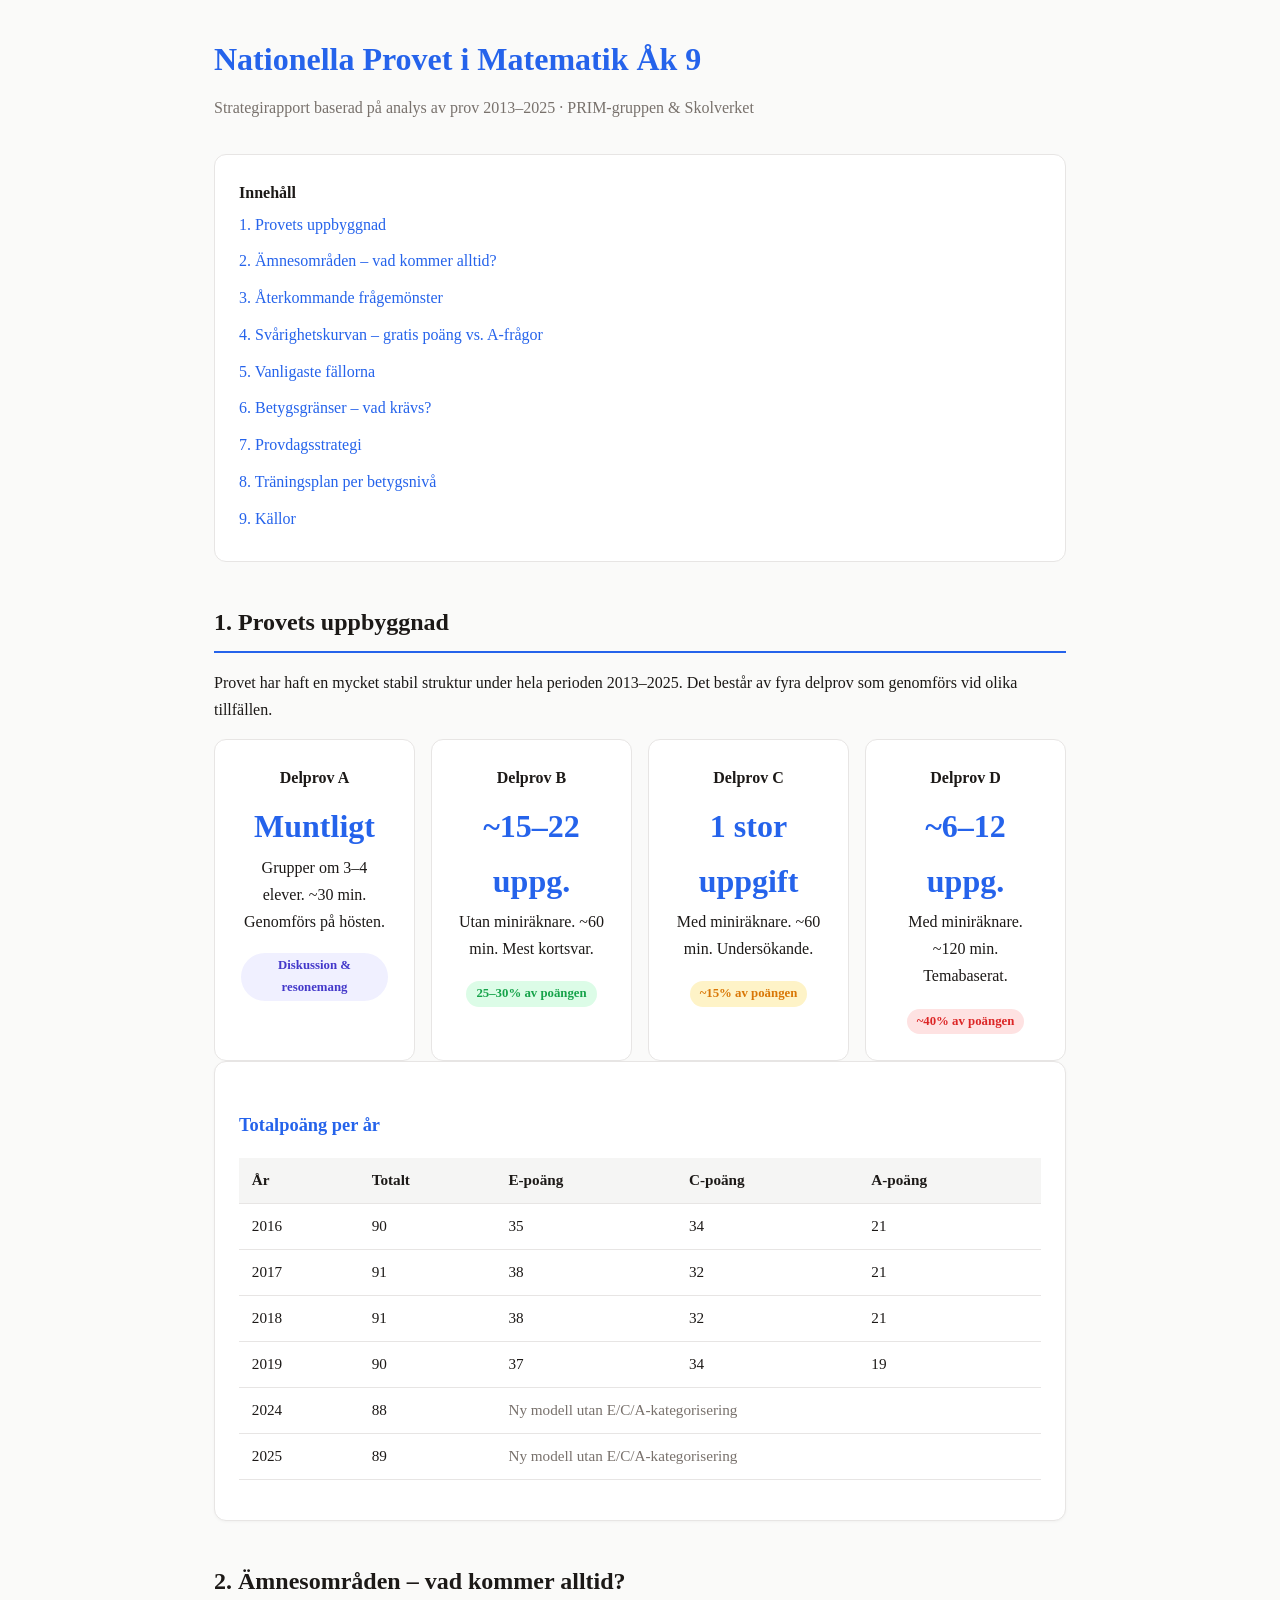
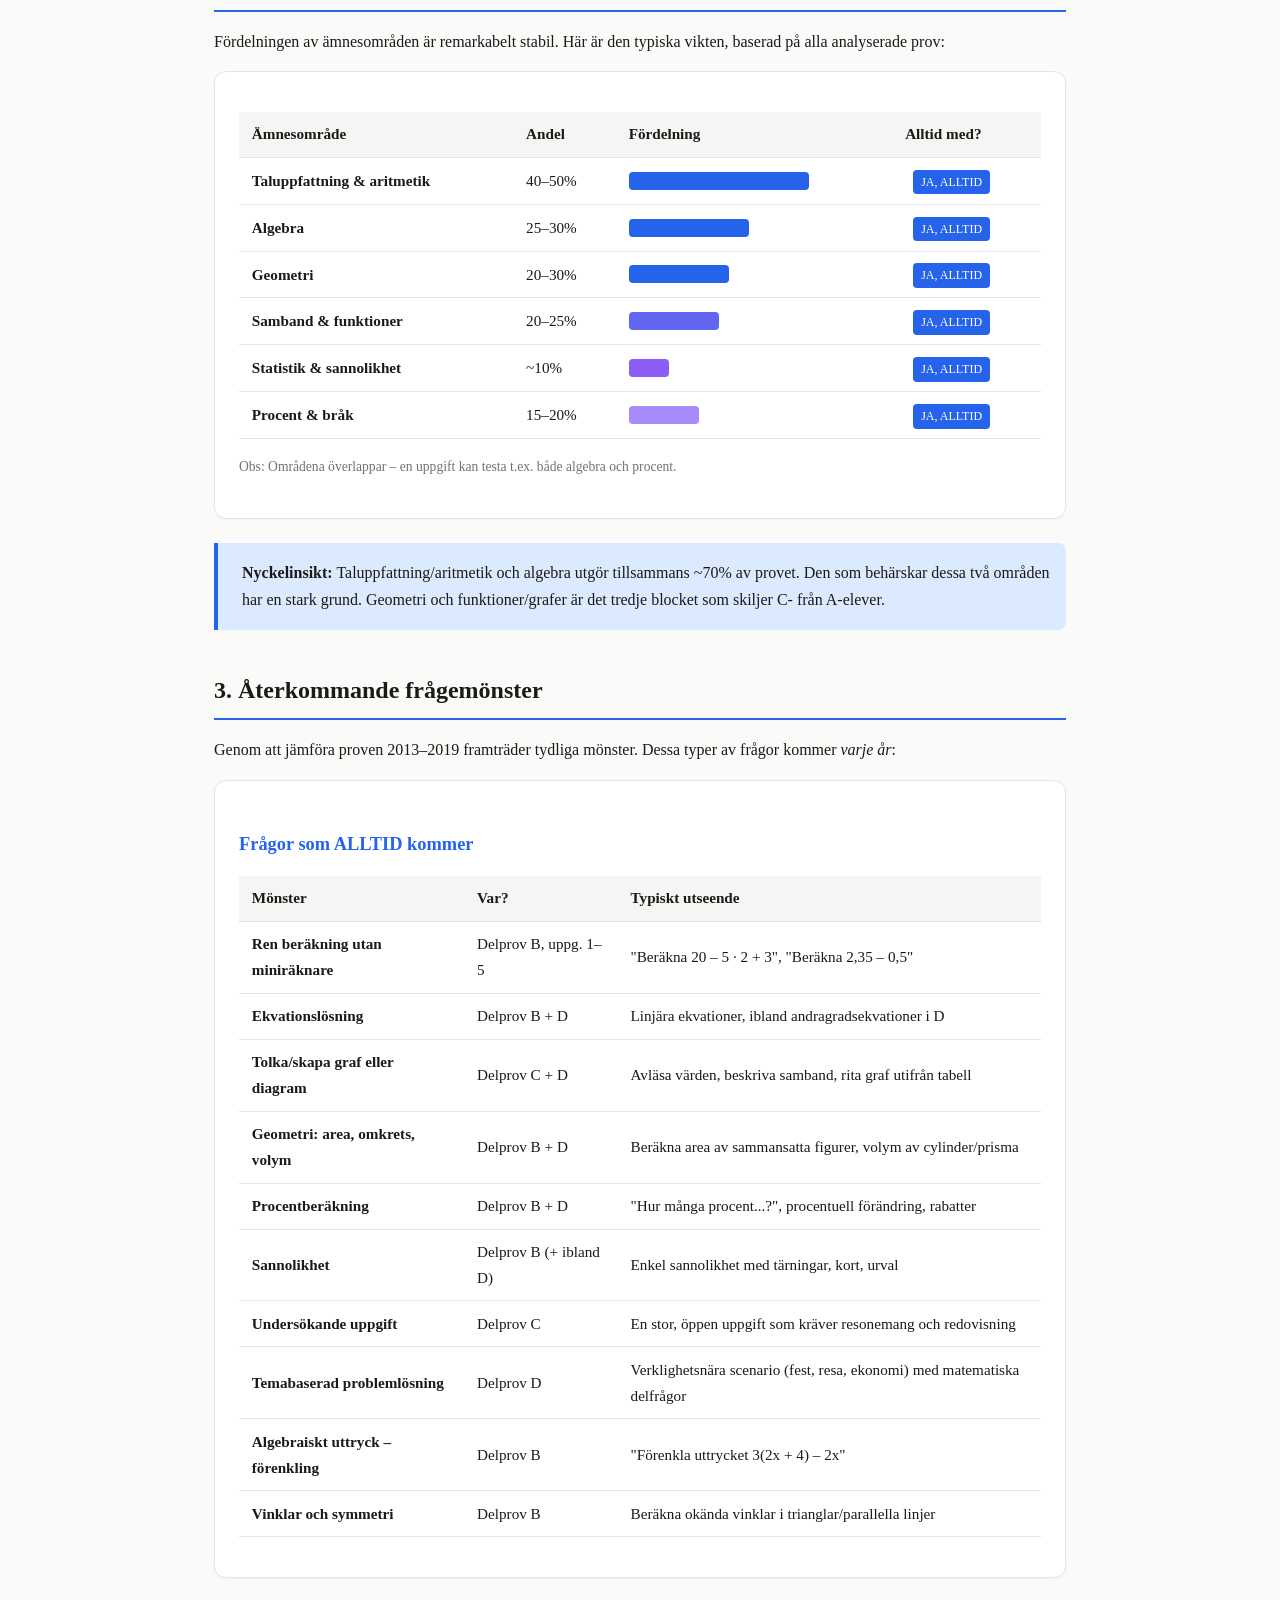
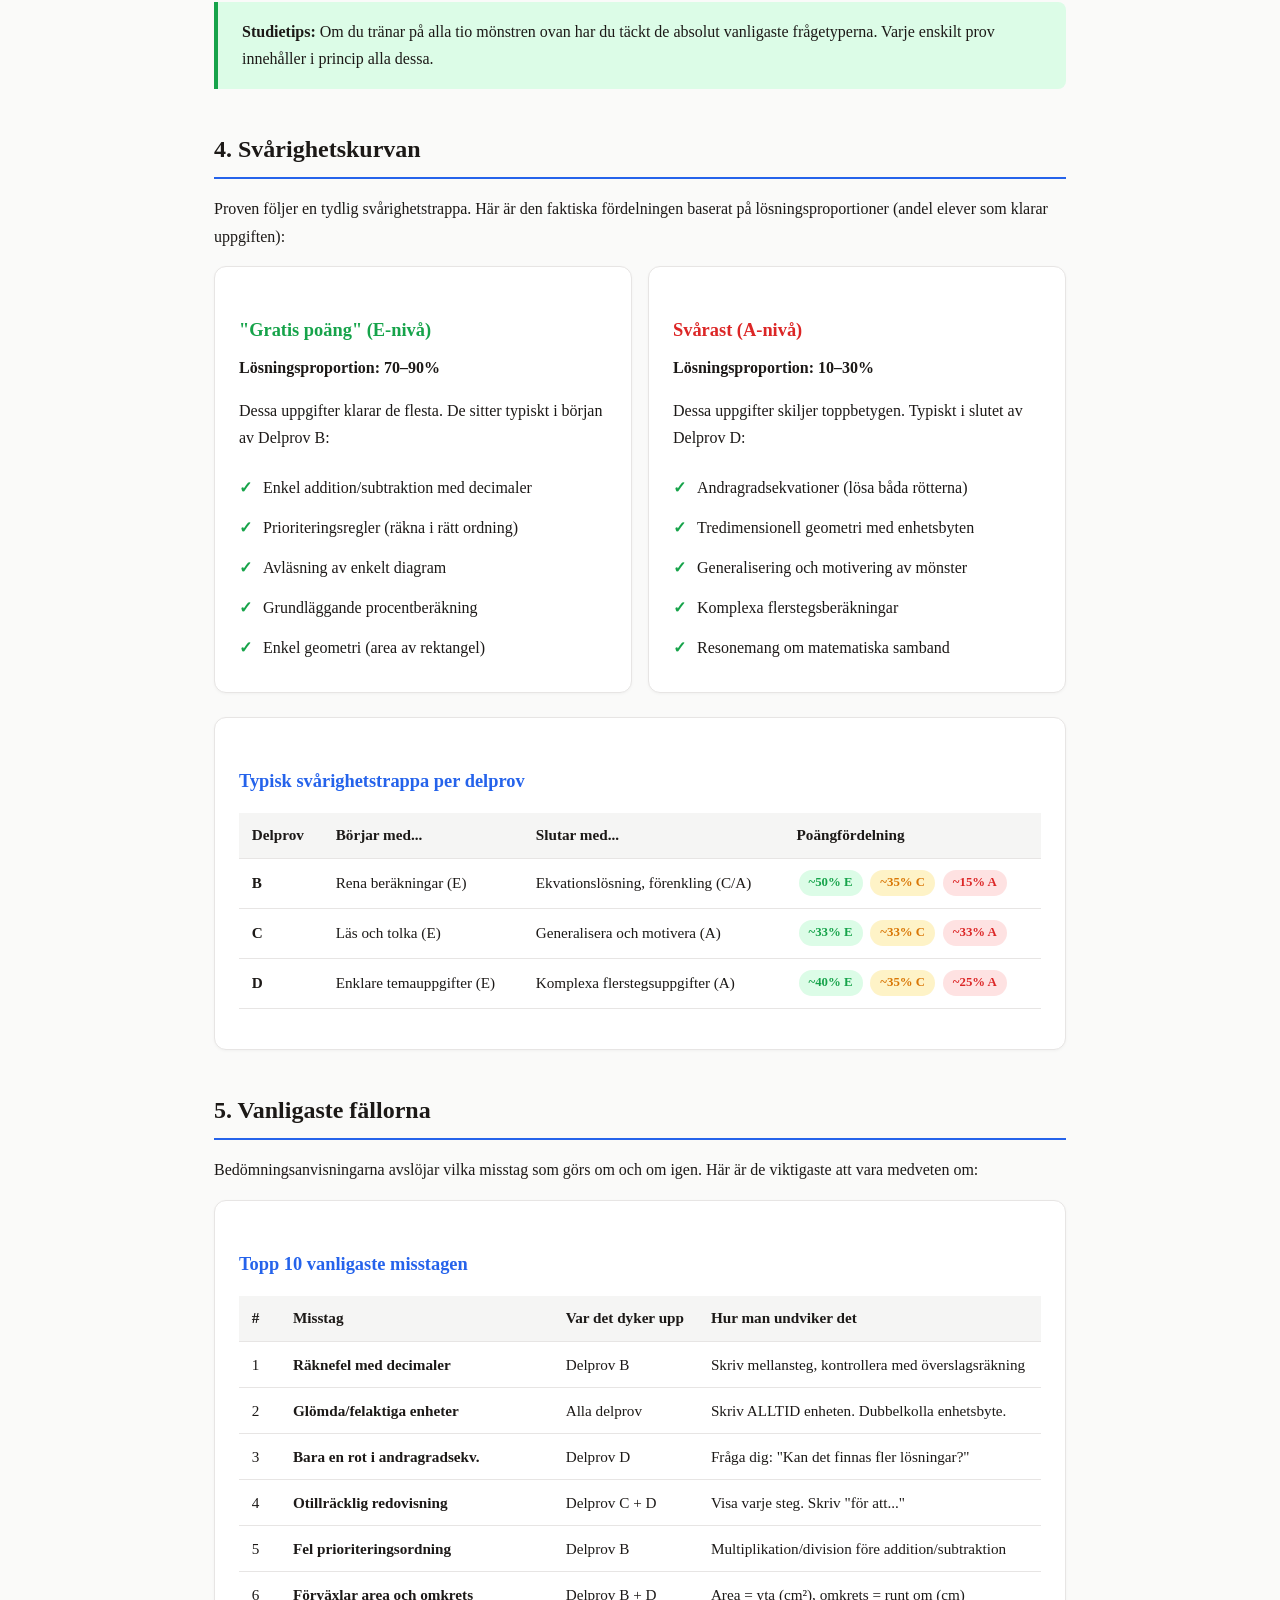
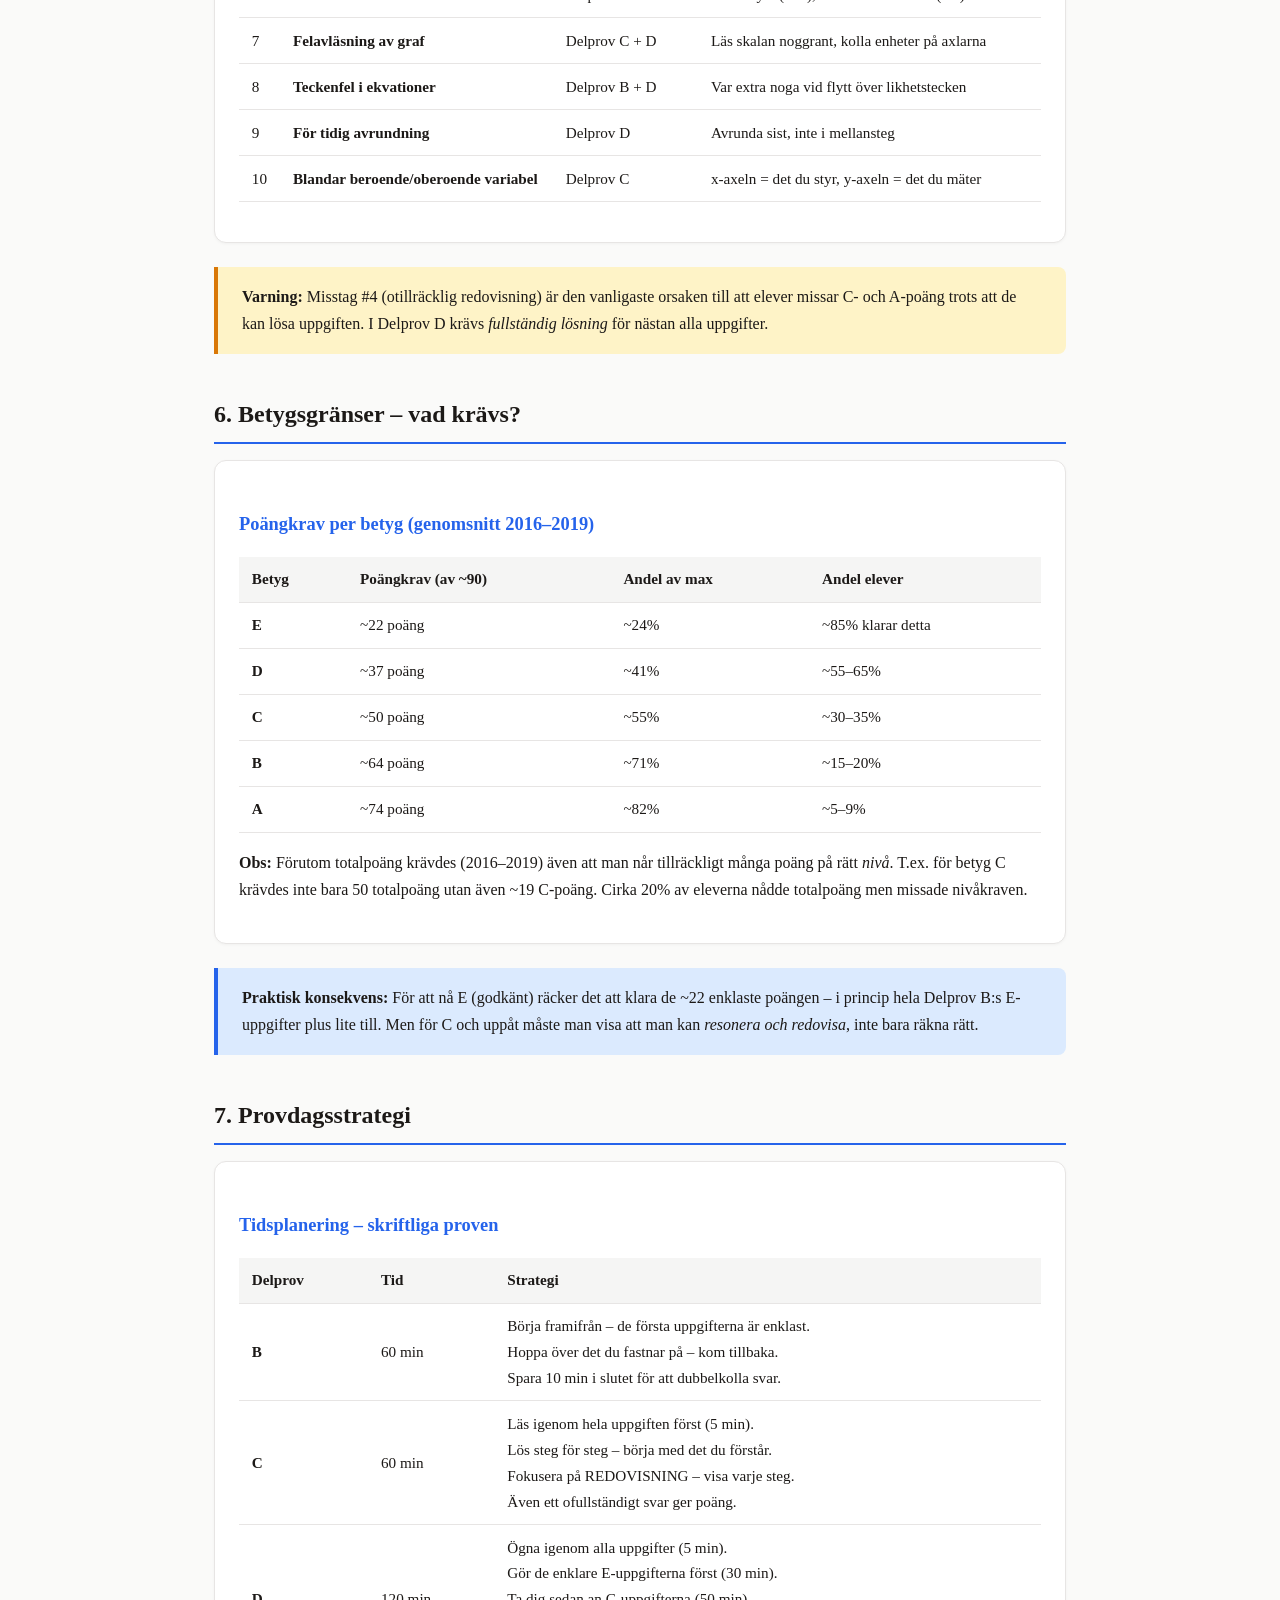
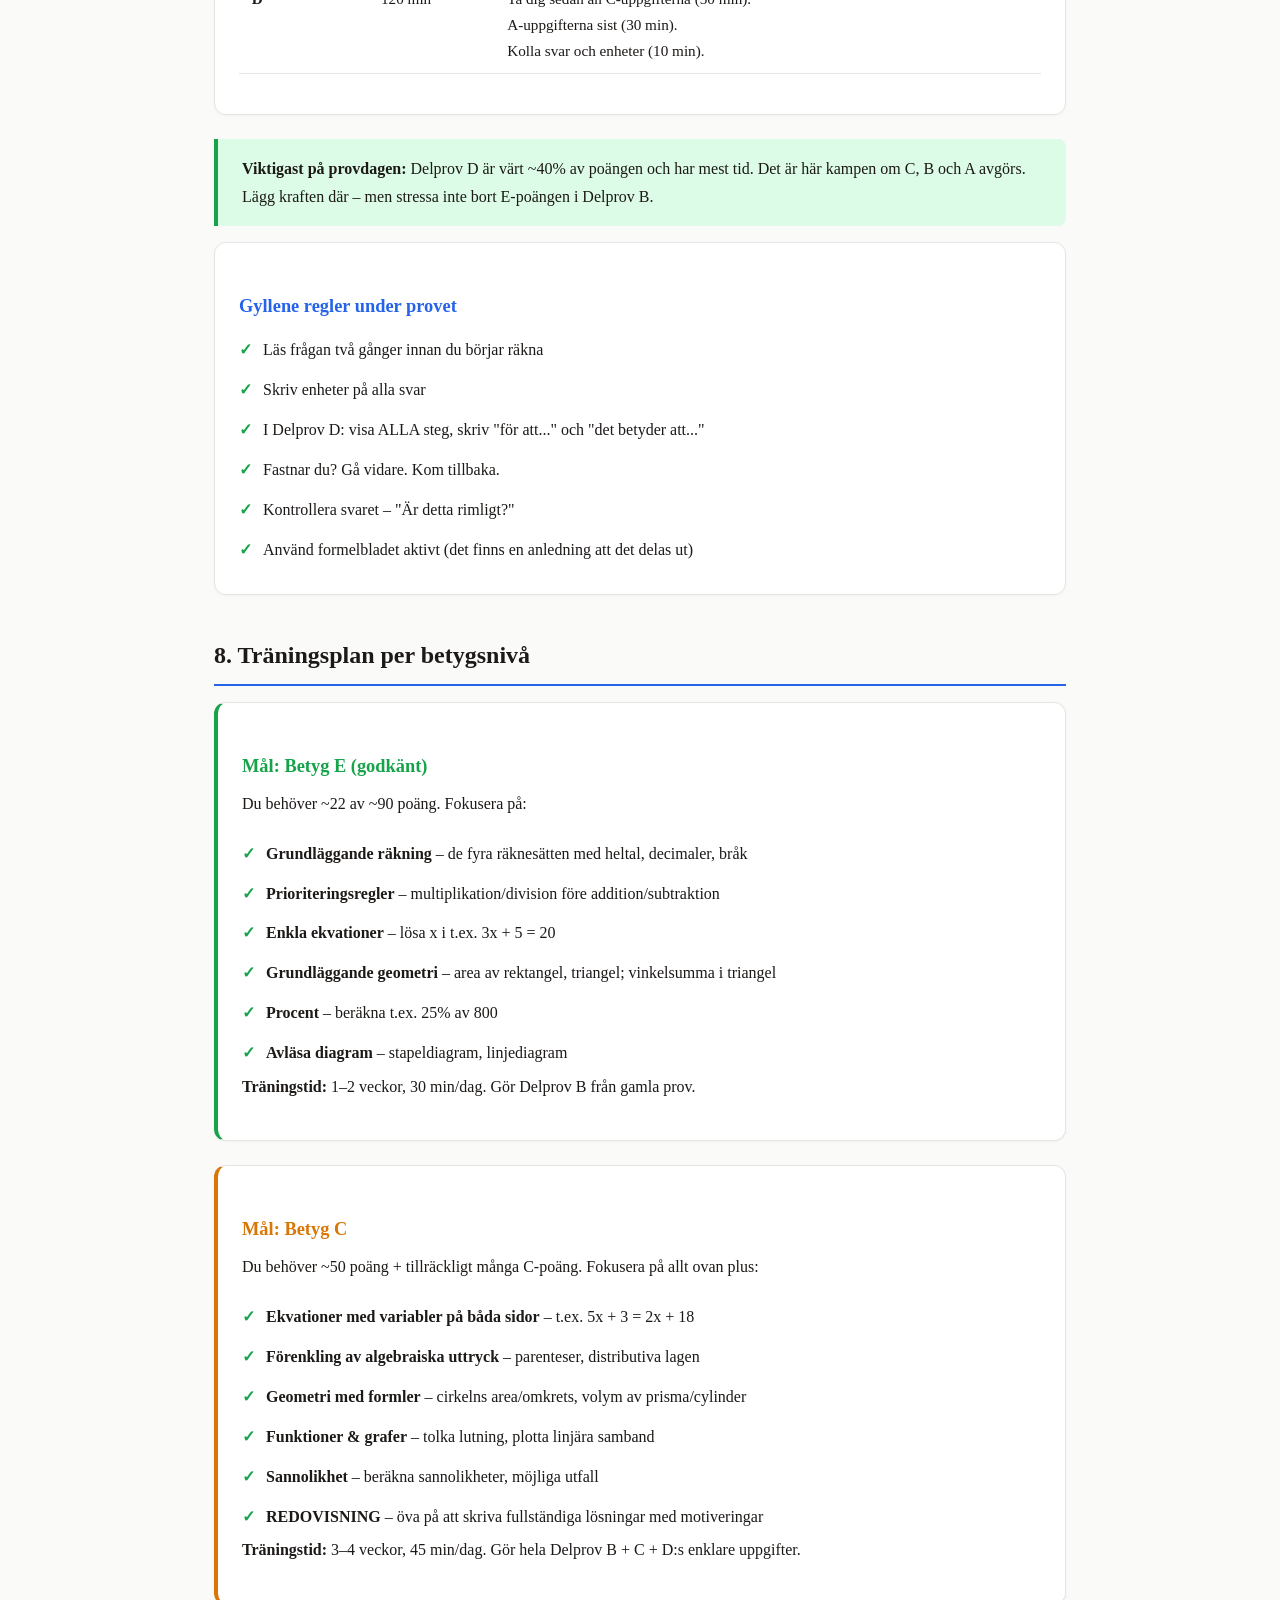
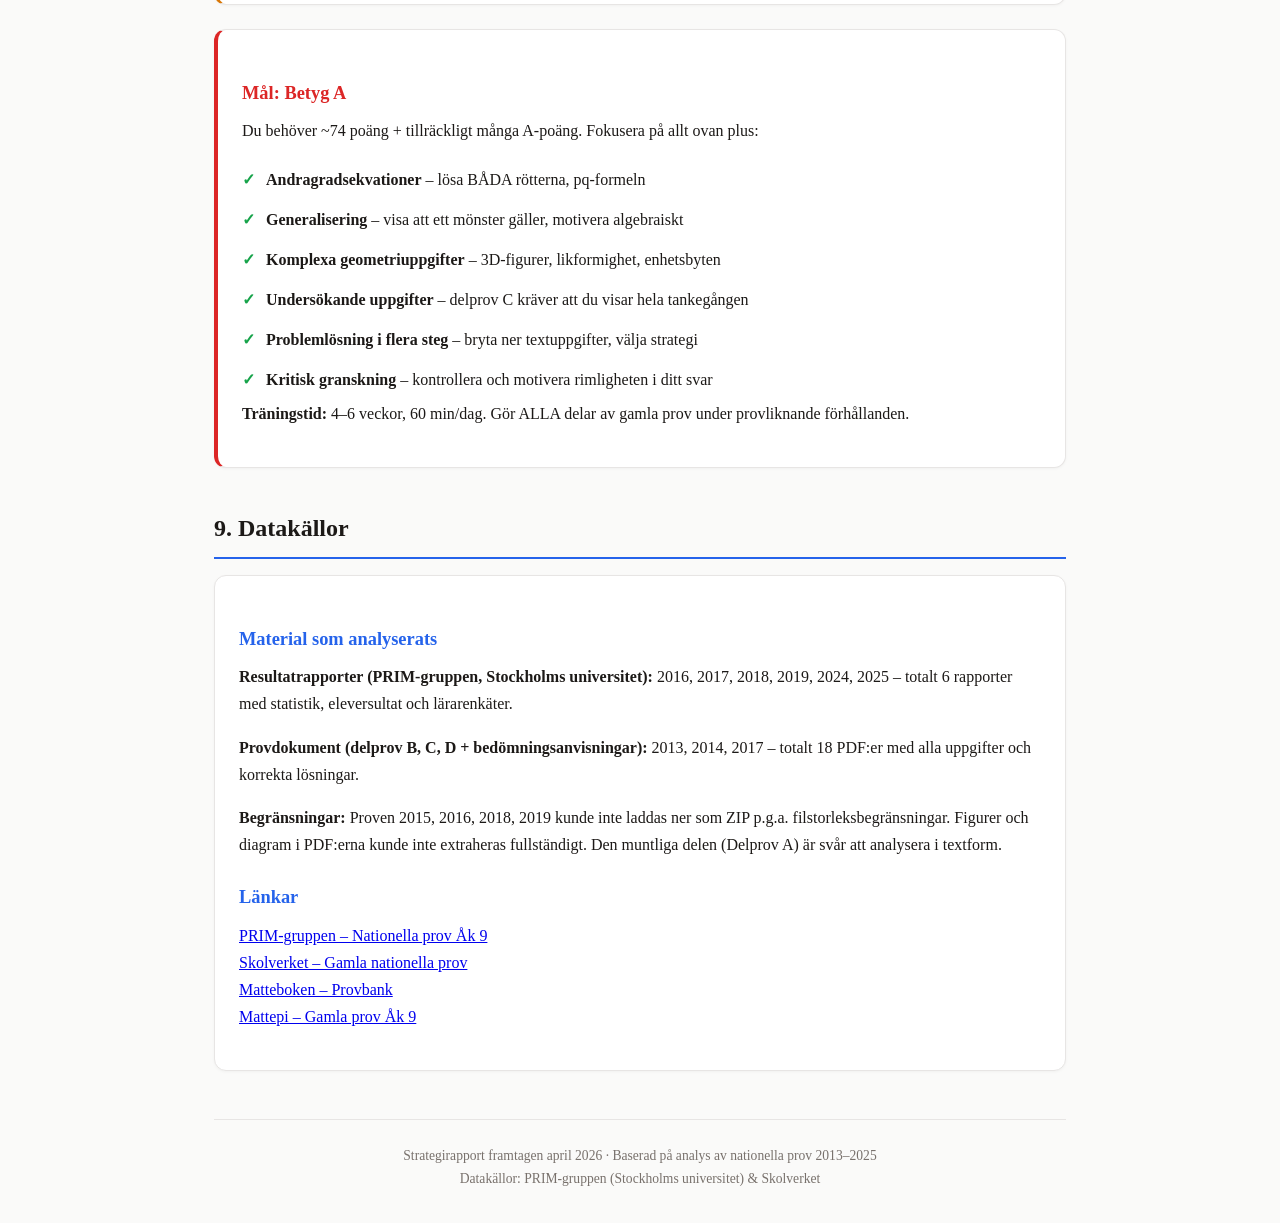
==== NP_Matematik_Ak9_Strategi.html @ 1f4bb0c4 "Add NP Matte Åk 9 study tools for GitHub Pages Three interactive HTML tools for national math exam p" ====
<!DOCTYPE html>
<html lang="sv">
<head>
<meta charset="UTF-8">
<meta name="viewport" content="width=device-width, initial-scale=1.0">
<title>Strategi: Nationella Provet i Matematik Åk 9</title>
<style>
  :root {
    --bg: #fafaf9; --card: #ffffff; --text: #1c1917; --muted: #78716c;
    --accent: #2563eb; --accent-light: #dbeafe; --green: #16a34a; --green-light: #dcfce7;
    --amber: #d97706; --amber-light: #fef3c7; --red: #dc2626; --red-light: #fee2e2;
    --border: #e7e5e4;
  }
  * { margin: 0; padding: 0; box-sizing: border-box; }
  body { font-family: 'Georgia', serif; background: var(--bg); color: var(--text); line-height: 1.7; }
  .container { max-width: 900px; margin: 0 auto; padding: 2rem 1.5rem; }
  h1 { font-size: 2rem; margin-bottom: 0.5rem; color: var(--accent); }
  h2 { font-size: 1.5rem; margin: 2.5rem 0 1rem; padding-bottom: 0.5rem; border-bottom: 2px solid var(--accent); }
  h3 { font-size: 1.15rem; margin: 1.5rem 0 0.5rem; color: var(--accent); }
  p { margin-bottom: 1rem; }
  .subtitle { color: var(--muted); font-size: 1rem; margin-bottom: 2rem; }
  .card { background: var(--card); border: 1px solid var(--border); border-radius: 12px; padding: 1.5rem; margin-bottom: 1.5rem; box-shadow: 0 1px 3px rgba(0,0,0,0.04); }
  .highlight { border-left: 4px solid var(--accent); padding-left: 1rem; margin: 1rem 0; background: var(--accent-light); padding: 1rem 1rem 1rem 1.5rem; border-radius: 0 8px 8px 0; }
  .tag { display: inline-block; padding: 2px 10px; border-radius: 99px; font-size: 0.8rem; font-weight: 600; margin: 2px; }
  .tag-e { background: var(--green-light); color: var(--green); }
  .tag-c { background: var(--amber-light); color: var(--amber); }
  .tag-a { background: var(--red-light); color: var(--red); }
  .tag-area { background: #f0f0ff; color: #4338ca; }
  table { width: 100%; border-collapse: collapse; margin: 1rem 0; font-size: 0.95rem; }
  th, td { padding: 0.6rem 0.8rem; text-align: left; border-bottom: 1px solid var(--border); }
  th { background: #f5f5f4; font-weight: 600; }
  .bar-container { display: flex; align-items: center; gap: 0.5rem; }
  .bar { height: 18px; border-radius: 4px; min-width: 2px; }
  .bar-label { font-size: 0.8rem; color: var(--muted); white-space: nowrap; }
  .grid-2 { display: grid; grid-template-columns: 1fr 1fr; gap: 1rem; }
  .checklist { list-style: none; padding: 0; }
  .checklist li { padding: 0.4rem 0; padding-left: 1.5rem; position: relative; }
  .checklist li::before { content: "✓"; position: absolute; left: 0; color: var(--green); font-weight: bold; }
  .warning { background: var(--amber-light); border-left: 4px solid var(--amber); padding: 1rem 1.5rem; border-radius: 0 8px 8px 0; margin: 1rem 0; }
  .tip { background: var(--green-light); border-left: 4px solid var(--green); padding: 1rem 1.5rem; border-radius: 0 8px 8px 0; margin: 1rem 0; }
  .section-nav { background: var(--card); border: 1px solid var(--border); border-radius: 12px; padding: 1.5rem; margin-bottom: 2rem; }
  .section-nav a { color: var(--accent); text-decoration: none; display: block; padding: 0.3rem 0; }
  .section-nav a:hover { text-decoration: underline; }
  .badge { display: inline-block; background: var(--accent); color: white; font-size: 0.75rem; padding: 2px 8px; border-radius: 4px; margin-left: 0.5rem; vertical-align: middle; }
  .delprov-grid { display: grid; grid-template-columns: repeat(auto-fit, minmax(200px, 1fr)); gap: 1rem; }
  .delprov-card { text-align: center; padding: 1.5rem; border-radius: 12px; border: 1px solid var(--border); background: var(--card); }
  .delprov-card h4 { margin-bottom: 0.5rem; }
  .delprov-card .big { font-size: 2rem; font-weight: 700; color: var(--accent); }
  .freq-bar { display: flex; gap: 2px; align-items: flex-end; height: 80px; margin-top: 0.5rem; }
  .freq-col { flex: 1; background: var(--accent); border-radius: 3px 3px 0 0; min-height: 4px; transition: height 0.3s; }
  @media (max-width: 600px) { .grid-2 { grid-template-columns: 1fr; } }
  footer { text-align: center; color: var(--muted); font-size: 0.85rem; margin-top: 3rem; padding-top: 1.5rem; border-top: 1px solid var(--border); }
</style>
</head>
<body>
<div class="container">

<h1>Nationella Provet i Matematik Åk 9</h1>
<p class="subtitle">Strategirapport baserad på analys av prov 2013–2025 &middot; PRIM-gruppen &amp; Skolverket</p>

<div class="section-nav">
  <strong>Innehåll</strong>
  <a href="#overview">1. Provets uppbyggnad</a>
  <a href="#areas">2. Ämnesområden &ndash; vad kommer alltid?</a>
  <a href="#patterns">3. Återkommande frågemönster</a>
  <a href="#difficulty">4. Svårighetskurvan &ndash; gratis poäng vs. A-frågor</a>
  <a href="#traps">5. Vanligaste fällorna</a>
  <a href="#grades">6. Betygsgränser &ndash; vad krävs?</a>
  <a href="#strategy">7. Provdagsstrategi</a>
  <a href="#studyplan">8. Träningsplan per betygsnivå</a>
  <a href="#sources">9. Källor</a>
</div>

<!-- ============================================= -->
<h2 id="overview">1. Provets uppbyggnad</h2>

<p>Provet har haft en mycket stabil struktur under hela perioden 2013–2025. Det består av fyra delprov som genomförs vid olika tillfällen.</p>

<div class="delprov-grid">
  <div class="delprov-card">
    <h4>Delprov A</h4>
    <div class="big">Muntligt</div>
    <p>Grupper om 3–4 elever. ~30 min. Genomförs på hösten.</p>
    <span class="tag tag-area">Diskussion &amp; resonemang</span>
  </div>
  <div class="delprov-card">
    <h4>Delprov B</h4>
    <div class="big">~15–22 uppg.</div>
    <p>Utan miniräknare. ~60 min. Mest kortsvar.</p>
    <span class="tag tag-e">25–30% av poängen</span>
  </div>
  <div class="delprov-card">
    <h4>Delprov C</h4>
    <div class="big">1 stor uppgift</div>
    <p>Med miniräknare. ~60 min. Undersökande.</p>
    <span class="tag tag-c">~15% av poängen</span>
  </div>
  <div class="delprov-card">
    <h4>Delprov D</h4>
    <div class="big">~6–12 uppg.</div>
    <p>Med miniräknare. ~120 min. Temabaserat.</p>
    <span class="tag tag-a">~40% av poängen</span>
  </div>
</div>

<div class="card">
  <h3>Totalpoäng per år</h3>
  <table>
    <tr><th>År</th><th>Totalt</th><th>E-poäng</th><th>C-poäng</th><th>A-poäng</th></tr>
    <tr><td>2016</td><td>90</td><td>35</td><td>34</td><td>21</td></tr>
    <tr><td>2017</td><td>91</td><td>38</td><td>32</td><td>21</td></tr>
    <tr><td>2018</td><td>91</td><td>38</td><td>32</td><td>21</td></tr>
    <tr><td>2019</td><td>90</td><td>37</td><td>34</td><td>19</td></tr>
    <tr><td>2024</td><td>88</td><td colspan="3" style="color:var(--muted)">Ny modell utan E/C/A-kategorisering</td></tr>
    <tr><td>2025</td><td>89</td><td colspan="3" style="color:var(--muted)">Ny modell utan E/C/A-kategorisering</td></tr>
  </table>
</div>

<!-- ============================================= -->
<h2 id="areas">2. Ämnesområden &ndash; vad kommer alltid?</h2>

<p>Fördelningen av ämnesområden är remarkabelt stabil. Här är den typiska vikten, baserad på alla analyserade prov:</p>

<div class="card">
  <table>
    <tr>
      <th>Ämnesområde</th><th>Andel</th><th>Fördelning</th><th>Alltid med?</th>
    </tr>
    <tr>
      <td><strong>Taluppfattning &amp; aritmetik</strong></td><td>40–50%</td>
      <td><div class="bar-container"><div class="bar" style="width:180px;background:var(--accent)"></div></div></td>
      <td><span class="badge">JA, ALLTID</span></td>
    </tr>
    <tr>
      <td><strong>Algebra</strong></td><td>25–30%</td>
      <td><div class="bar-container"><div class="bar" style="width:120px;background:var(--accent)"></div></div></td>
      <td><span class="badge">JA, ALLTID</span></td>
    </tr>
    <tr>
      <td><strong>Geometri</strong></td><td>20–30%</td>
      <td><div class="bar-container"><div class="bar" style="width:100px;background:var(--accent)"></div></div></td>
      <td><span class="badge">JA, ALLTID</span></td>
    </tr>
    <tr>
      <td><strong>Samband &amp; funktioner</strong></td><td>20–25%</td>
      <td><div class="bar-container"><div class="bar" style="width:90px;background:#6366f1"></div></div></td>
      <td><span class="badge">JA, ALLTID</span></td>
    </tr>
    <tr>
      <td><strong>Statistik &amp; sannolikhet</strong></td><td>~10%</td>
      <td><div class="bar-container"><div class="bar" style="width:40px;background:#8b5cf6"></div></div></td>
      <td><span class="badge">JA, ALLTID</span></td>
    </tr>
    <tr>
      <td><strong>Procent &amp; bråk</strong></td><td>15–20%</td>
      <td><div class="bar-container"><div class="bar" style="width:70px;background:#a78bfa"></div></div></td>
      <td><span class="badge">JA, ALLTID</span></td>
    </tr>
  </table>
  <p style="color:var(--muted);font-size:0.85rem;margin-top:0.5rem">Obs: Områdena överlappar &ndash; en uppgift kan testa t.ex. både algebra och procent.</p>
</div>

<div class="highlight">
  <strong>Nyckelinsikt:</strong> Taluppfattning/aritmetik och algebra utgör tillsammans ~70% av provet. Den som behärskar dessa två områden har en stark grund. Geometri och funktioner/grafer är det tredje blocket som skiljer C- från A-elever.
</div>

<!-- ============================================= -->
<h2 id="patterns">3. Återkommande frågemönster</h2>

<p>Genom att jämföra proven 2013–2019 framträder tydliga mönster. Dessa typer av frågor kommer <em>varje år</em>:</p>

<div class="card">
  <h3>Frågor som ALLTID kommer</h3>
  <table>
    <tr><th>Mönster</th><th>Var?</th><th>Typiskt utseende</th></tr>
    <tr>
      <td><strong>Ren beräkning utan miniräknare</strong></td>
      <td>Delprov B, uppg. 1–5</td>
      <td>"Beräkna 20 – 5 · 2 + 3", "Beräkna 2,35 – 0,5"</td>
    </tr>
    <tr>
      <td><strong>Ekvationslösning</strong></td>
      <td>Delprov B + D</td>
      <td>Linjära ekvationer, ibland andragradsekvationer i D</td>
    </tr>
    <tr>
      <td><strong>Tolka/skapa graf eller diagram</strong></td>
      <td>Delprov C + D</td>
      <td>Avläsa värden, beskriva samband, rita graf utifrån tabell</td>
    </tr>
    <tr>
      <td><strong>Geometri: area, omkrets, volym</strong></td>
      <td>Delprov B + D</td>
      <td>Beräkna area av sammansatta figurer, volym av cylinder/prisma</td>
    </tr>
    <tr>
      <td><strong>Procentberäkning</strong></td>
      <td>Delprov B + D</td>
      <td>"Hur många procent...?", procentuell förändring, rabatter</td>
    </tr>
    <tr>
      <td><strong>Sannolikhet</strong></td>
      <td>Delprov B (+ ibland D)</td>
      <td>Enkel sannolikhet med tärningar, kort, urval</td>
    </tr>
    <tr>
      <td><strong>Undersökande uppgift</strong></td>
      <td>Delprov C</td>
      <td>En stor, öppen uppgift som kräver resonemang och redovisning</td>
    </tr>
    <tr>
      <td><strong>Temabaserad problemlösning</strong></td>
      <td>Delprov D</td>
      <td>Verklighetsnära scenario (fest, resa, ekonomi) med matematiska delfrågor</td>
    </tr>
    <tr>
      <td><strong>Algebraiskt uttryck &ndash; förenkling</strong></td>
      <td>Delprov B</td>
      <td>"Förenkla uttrycket 3(2x + 4) – 2x"</td>
    </tr>
    <tr>
      <td><strong>Vinklar och symmetri</strong></td>
      <td>Delprov B</td>
      <td>Beräkna okända vinklar i trianglar/parallella linjer</td>
    </tr>
  </table>
</div>

<div class="tip">
  <strong>Studietips:</strong> Om du tränar på alla tio mönstren ovan har du täckt de absolut vanligaste frågetyperna. Varje enskilt prov innehåller i princip alla dessa.
</div>

<!-- ============================================= -->
<h2 id="difficulty">4. Svårighetskurvan</h2>

<p>Proven följer en tydlig svårighetstrappa. Här är den faktiska fördelningen baserat på lösningsproportioner (andel elever som klarar uppgiften):</p>

<div class="grid-2">
  <div class="card">
    <h3 style="color:var(--green)">"Gratis poäng" (E-nivå)</h3>
    <p><strong>Lösningsproportion: 70–90%</strong></p>
    <p>Dessa uppgifter klarar de flesta. De sitter typiskt i början av Delprov B:</p>
    <ul class="checklist">
      <li>Enkel addition/subtraktion med decimaler</li>
      <li>Prioriteringsregler (räkna i rätt ordning)</li>
      <li>Avläsning av enkelt diagram</li>
      <li>Grundläggande procentberäkning</li>
      <li>Enkel geometri (area av rektangel)</li>
    </ul>
  </div>
  <div class="card">
    <h3 style="color:var(--red)">Svårast (A-nivå)</h3>
    <p><strong>Lösningsproportion: 10–30%</strong></p>
    <p>Dessa uppgifter skiljer toppbetygen. Typiskt i slutet av Delprov D:</p>
    <ul class="checklist">
      <li>Andragradsekvationer (lösa båda rötterna)</li>
      <li>Tredimensionell geometri med enhetsbyten</li>
      <li>Generalisering och motivering av mönster</li>
      <li>Komplexa flerstegsberäkningar</li>
      <li>Resonemang om matematiska samband</li>
    </ul>
  </div>
</div>

<div class="card">
  <h3>Typisk svårighetstrappa per delprov</h3>
  <table>
    <tr><th>Delprov</th><th>Börjar med...</th><th>Slutar med...</th><th>Poängfördelning</th></tr>
    <tr>
      <td><strong>B</strong></td>
      <td>Rena beräkningar (E)</td>
      <td>Ekvationslösning, förenkling (C/A)</td>
      <td><span class="tag tag-e">~50% E</span> <span class="tag tag-c">~35% C</span> <span class="tag tag-a">~15% A</span></td>
    </tr>
    <tr>
      <td><strong>C</strong></td>
      <td>Läs och tolka (E)</td>
      <td>Generalisera och motivera (A)</td>
      <td><span class="tag tag-e">~33% E</span> <span class="tag tag-c">~33% C</span> <span class="tag tag-a">~33% A</span></td>
    </tr>
    <tr>
      <td><strong>D</strong></td>
      <td>Enklare temauppgifter (E)</td>
      <td>Komplexa flerstegsuppgifter (A)</td>
      <td><span class="tag tag-e">~40% E</span> <span class="tag tag-c">~35% C</span> <span class="tag tag-a">~25% A</span></td>
    </tr>
  </table>
</div>

<!-- ============================================= -->
<h2 id="traps">5. Vanligaste fällorna</h2>

<p>Bedömningsanvisningarna avslöjar vilka misstag som görs om och om igen. Här är de viktigaste att vara medveten om:</p>

<div class="card">
  <h3>Topp 10 vanligaste misstagen</h3>
  <table>
    <tr><th>#</th><th>Misstag</th><th>Var det dyker upp</th><th>Hur man undviker det</th></tr>
    <tr><td>1</td><td><strong>Räknefel med decimaler</strong></td><td>Delprov B</td><td>Skriv mellansteg, kontrollera med överslagsräkning</td></tr>
    <tr><td>2</td><td><strong>Glömda/felaktiga enheter</strong></td><td>Alla delprov</td><td>Skriv ALLTID enheten. Dubbelkolla enhetsbyte.</td></tr>
    <tr><td>3</td><td><strong>Bara en rot i andragradsekv.</strong></td><td>Delprov D</td><td>Fråga dig: "Kan det finnas fler lösningar?"</td></tr>
    <tr><td>4</td><td><strong>Otillräcklig redovisning</strong></td><td>Delprov C + D</td><td>Visa varje steg. Skriv "för att..."</td></tr>
    <tr><td>5</td><td><strong>Fel prioriteringsordning</strong></td><td>Delprov B</td><td>Multiplikation/division före addition/subtraktion</td></tr>
    <tr><td>6</td><td><strong>Förväxlar area och omkrets</strong></td><td>Delprov B + D</td><td>Area = yta (cm²), omkrets = runt om (cm)</td></tr>
    <tr><td>7</td><td><strong>Felavläsning av graf</strong></td><td>Delprov C + D</td><td>Läs skalan noggrant, kolla enheter på axlarna</td></tr>
    <tr><td>8</td><td><strong>Teckenfel i ekvationer</strong></td><td>Delprov B + D</td><td>Var extra noga vid flytt över likhetstecken</td></tr>
    <tr><td>9</td><td><strong>För tidig avrundning</strong></td><td>Delprov D</td><td>Avrunda sist, inte i mellansteg</td></tr>
    <tr><td>10</td><td><strong>Blandar beroende/oberoende variabel</strong></td><td>Delprov C</td><td>x-axeln = det du styr, y-axeln = det du mäter</td></tr>
  </table>
</div>

<div class="warning">
  <strong>Varning:</strong> Misstag #4 (otillräcklig redovisning) är den vanligaste orsaken till att elever missar C- och A-poäng trots att de kan lösa uppgiften. I Delprov D krävs <em>fullständig lösning</em> för nästan alla uppgifter.
</div>

<!-- ============================================= -->
<h2 id="grades">6. Betygsgränser &ndash; vad krävs?</h2>

<div class="card">
  <h3>Poängkrav per betyg (genomsnitt 2016–2019)</h3>
  <table>
    <tr><th>Betyg</th><th>Poängkrav (av ~90)</th><th>Andel av max</th><th>Andel elever</th></tr>
    <tr><td><strong>E</strong></td><td>~22 poäng</td><td>~24%</td><td>~85% klarar detta</td></tr>
    <tr><td><strong>D</strong></td><td>~37 poäng</td><td>~41%</td><td>~55–65%</td></tr>
    <tr><td><strong>C</strong></td><td>~50 poäng</td><td>~55%</td><td>~30–35%</td></tr>
    <tr><td><strong>B</strong></td><td>~64 poäng</td><td>~71%</td><td>~15–20%</td></tr>
    <tr><td><strong>A</strong></td><td>~74 poäng</td><td>~82%</td><td>~5–9%</td></tr>
  </table>
  <p style="margin-top:1rem"><strong>Obs:</strong> Förutom totalpoäng krävdes (2016–2019) även att man når tillräckligt många poäng på rätt <em>nivå</em>. T.ex. för betyg C krävdes inte bara 50 totalpoäng utan även ~19 C-poäng. Cirka 20% av eleverna nådde totalpoäng men missade nivåkraven.</p>
</div>

<div class="highlight">
  <strong>Praktisk konsekvens:</strong> För att nå E (godkänt) räcker det att klara de ~22 enklaste poängen &ndash; i princip hela Delprov B:s E-uppgifter plus lite till. Men för C och uppåt måste man visa att man kan <em>resonera och redovisa</em>, inte bara räkna rätt.
</div>

<!-- ============================================= -->
<h2 id="strategy">7. Provdagsstrategi</h2>

<div class="card">
  <h3>Tidsplanering &ndash; skriftliga proven</h3>
  <table>
    <tr><th>Delprov</th><th>Tid</th><th>Strategi</th></tr>
    <tr>
      <td><strong>B</strong></td>
      <td>60 min</td>
      <td>
        Börja framifrån &ndash; de första uppgifterna är enklast. <br>
        Hoppa över det du fastnar på &ndash; kom tillbaka. <br>
        Spara 10 min i slutet för att dubbelkolla svar.
      </td>
    </tr>
    <tr>
      <td><strong>C</strong></td>
      <td>60 min</td>
      <td>
        Läs igenom hela uppgiften först (5 min). <br>
        Lös steg för steg &ndash; börja med det du förstår. <br>
        Fokusera på REDOVISNING &ndash; visa varje steg. <br>
        Även ett ofullständigt svar ger poäng.
      </td>
    </tr>
    <tr>
      <td><strong>D</strong></td>
      <td>120 min</td>
      <td>
        Ögna igenom alla uppgifter (5 min). <br>
        Gör de enklare E-uppgifterna först (30 min). <br>
        Ta dig sedan an C-uppgifterna (50 min). <br>
        A-uppgifterna sist (30 min). <br>
        Kolla svar och enheter (10 min).
      </td>
    </tr>
  </table>
</div>

<div class="tip">
  <strong>Viktigast på provdagen:</strong> Delprov D är värt ~40% av poängen och har mest tid. Det är här kampen om C, B och A avgörs. Lägg kraften där &ndash; men stressa inte bort E-poängen i Delprov B.
</div>

<div class="card">
  <h3>Gyllene regler under provet</h3>
  <ul class="checklist">
    <li>Läs frågan två gånger innan du börjar räkna</li>
    <li>Skriv enheter på alla svar</li>
    <li>I Delprov D: visa ALLA steg, skriv "för att..." och "det betyder att..."</li>
    <li>Fastnar du? Gå vidare. Kom tillbaka.</li>
    <li>Kontrollera svaret &ndash; "Är detta rimligt?"</li>
    <li>Använd formelbladet aktivt (det finns en anledning att det delas ut)</li>
  </ul>
</div>

<!-- ============================================= -->
<h2 id="studyplan">8. Träningsplan per betygsnivå</h2>

<div class="card" style="border-left: 4px solid var(--green)">
  <h3 style="color:var(--green)">Mål: Betyg E (godkänt)</h3>
  <p>Du behöver ~22 av ~90 poäng. Fokusera på:</p>
  <ul class="checklist">
    <li><strong>Grundläggande räkning</strong> &ndash; de fyra räknesätten med heltal, decimaler, bråk</li>
    <li><strong>Prioriteringsregler</strong> &ndash; multiplikation/division före addition/subtraktion</li>
    <li><strong>Enkla ekvationer</strong> &ndash; lösa x i t.ex. 3x + 5 = 20</li>
    <li><strong>Grundläggande geometri</strong> &ndash; area av rektangel, triangel; vinkelsumma i triangel</li>
    <li><strong>Procent</strong> &ndash; beräkna t.ex. 25% av 800</li>
    <li><strong>Avläsa diagram</strong> &ndash; stapeldiagram, linjediagram</li>
  </ul>
  <p><strong>Träningstid:</strong> 1–2 veckor, 30 min/dag. Gör Delprov B från gamla prov.</p>
</div>

<div class="card" style="border-left: 4px solid var(--amber)">
  <h3 style="color:var(--amber)">Mål: Betyg C</h3>
  <p>Du behöver ~50 poäng + tillräckligt många C-poäng. Fokusera på allt ovan plus:</p>
  <ul class="checklist">
    <li><strong>Ekvationer med variabler på båda sidor</strong> &ndash; t.ex. 5x + 3 = 2x + 18</li>
    <li><strong>Förenkling av algebraiska uttryck</strong> &ndash; parenteser, distributiva lagen</li>
    <li><strong>Geometri med formler</strong> &ndash; cirkelns area/omkrets, volym av prisma/cylinder</li>
    <li><strong>Funktioner &amp; grafer</strong> &ndash; tolka lutning, plotta linjära samband</li>
    <li><strong>Sannolikhet</strong> &ndash; beräkna sannolikheter, möjliga utfall</li>
    <li><strong>REDOVISNING</strong> &ndash; öva på att skriva fullständiga lösningar med motiveringar</li>
  </ul>
  <p><strong>Träningstid:</strong> 3–4 veckor, 45 min/dag. Gör hela Delprov B + C + D:s enklare uppgifter.</p>
</div>

<div class="card" style="border-left: 4px solid var(--red)">
  <h3 style="color:var(--red)">Mål: Betyg A</h3>
  <p>Du behöver ~74 poäng + tillräckligt många A-poäng. Fokusera på allt ovan plus:</p>
  <ul class="checklist">
    <li><strong>Andragradsekvationer</strong> &ndash; lösa BÅDA rötterna, pq-formeln</li>
    <li><strong>Generalisering</strong> &ndash; visa att ett mönster gäller, motivera algebraiskt</li>
    <li><strong>Komplexa geometriuppgifter</strong> &ndash; 3D-figurer, likformighet, enhetsbyten</li>
    <li><strong>Undersökande uppgifter</strong> &ndash; delprov C kräver att du visar hela tankegången</li>
    <li><strong>Problemlösning i flera steg</strong> &ndash; bryta ner textuppgifter, välja strategi</li>
    <li><strong>Kritisk granskning</strong> &ndash; kontrollera och motivera rimligheten i ditt svar</li>
  </ul>
  <p><strong>Träningstid:</strong> 4–6 veckor, 60 min/dag. Gör ALLA delar av gamla prov under provliknande förhållanden.</p>
</div>

<!-- ============================================= -->
<h2 id="sources">9. Datakällor</h2>

<div class="card">
  <h3>Material som analyserats</h3>
  <p><strong>Resultatrapporter (PRIM-gruppen, Stockholms universitet):</strong> 2016, 2017, 2018, 2019, 2024, 2025 &ndash; totalt 6 rapporter med statistik, eleversultat och lärarenkäter.</p>
  <p><strong>Provdokument (delprov B, C, D + bedömningsanvisningar):</strong> 2013, 2014, 2017 &ndash; totalt 18 PDF:er med alla uppgifter och korrekta lösningar.</p>
  <p><strong>Begränsningar:</strong> Proven 2015, 2016, 2018, 2019 kunde inte laddas ner som ZIP p.g.a. filstorleksbegränsningar. Figurer och diagram i PDF:erna kunde inte extraheras fullständigt. Den muntliga delen (Delprov A) är svår att analysera i textform.</p>
  <h3>Länkar</h3>
  <p>
    <a href="https://www.su.se/enheter/prim-gruppen/nationella-prov/arskurs-9">PRIM-gruppen &ndash; Nationella prov Åk 9</a><br>
    <a href="https://www.skolverket.se/prov-och-bedomning/nationella-prov/nationella-prov-pa-papper/gamla-nationella-prov">Skolverket &ndash; Gamla nationella prov</a><br>
    <a href="https://www.matteboken.se/provbank">Matteboken &ndash; Provbank</a><br>
    <a href="https://www.mattepi.com/gamla-nationella-prov-%C3%A5k9">Mattepi &ndash; Gamla prov Åk 9</a>
  </p>
</div>

<footer>
  Strategirapport framtagen april 2026 &middot; Baserad på analys av nationella prov 2013&ndash;2025<br>
  Datakällor: PRIM-gruppen (Stockholms universitet) &amp; Skolverket
</footer>

</div>
</body>
</html>
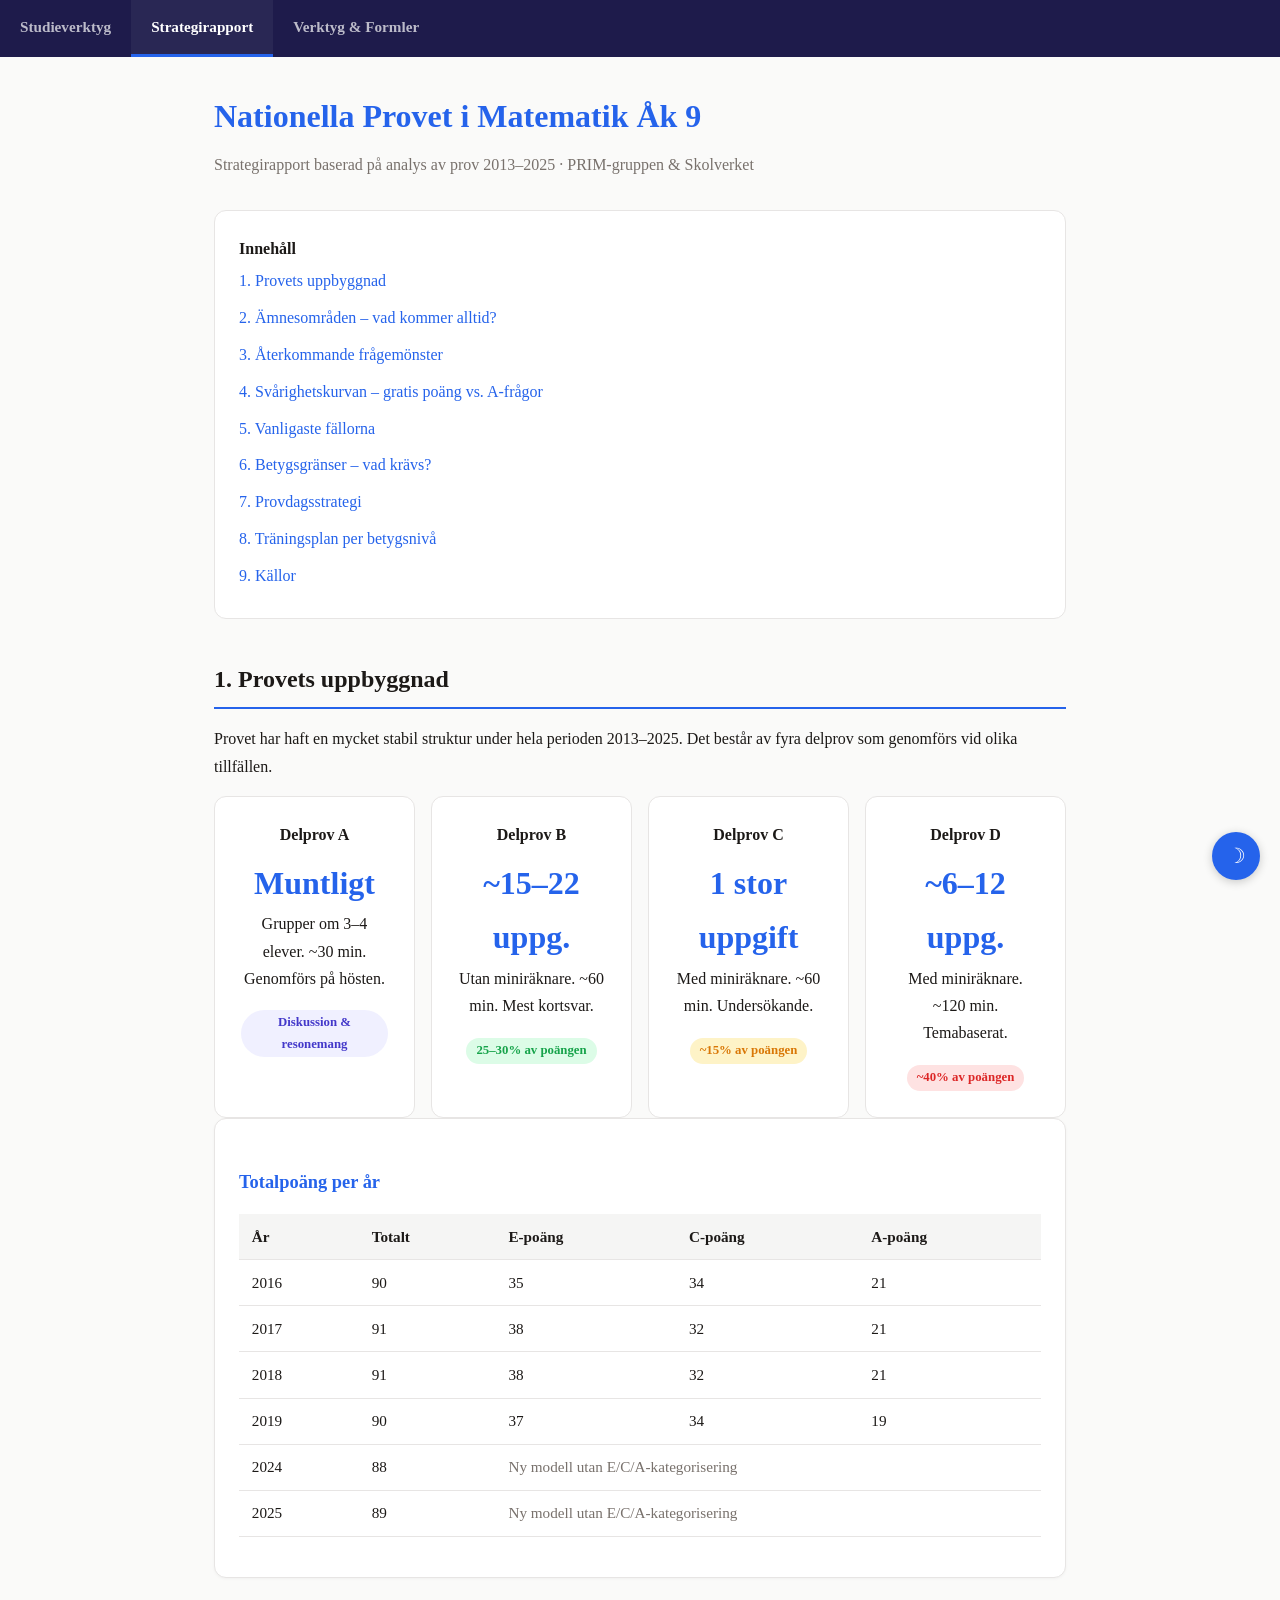
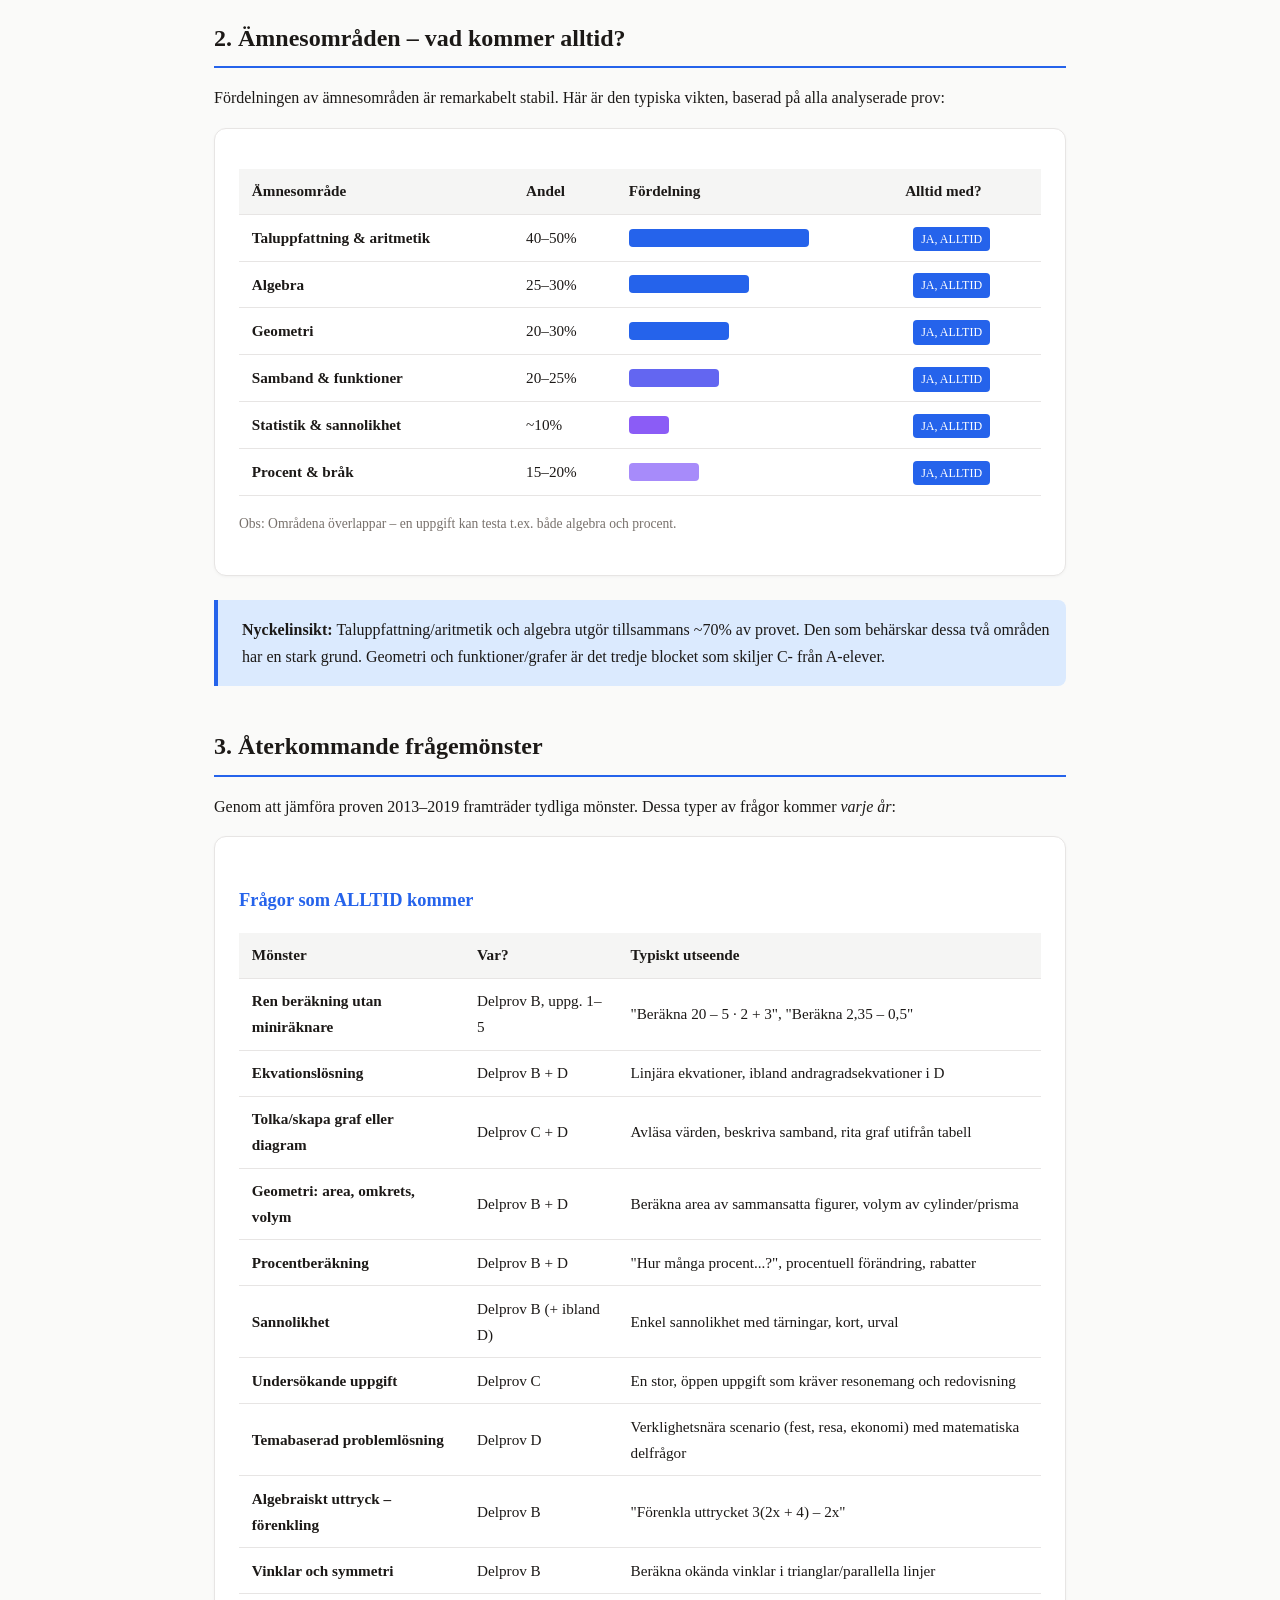
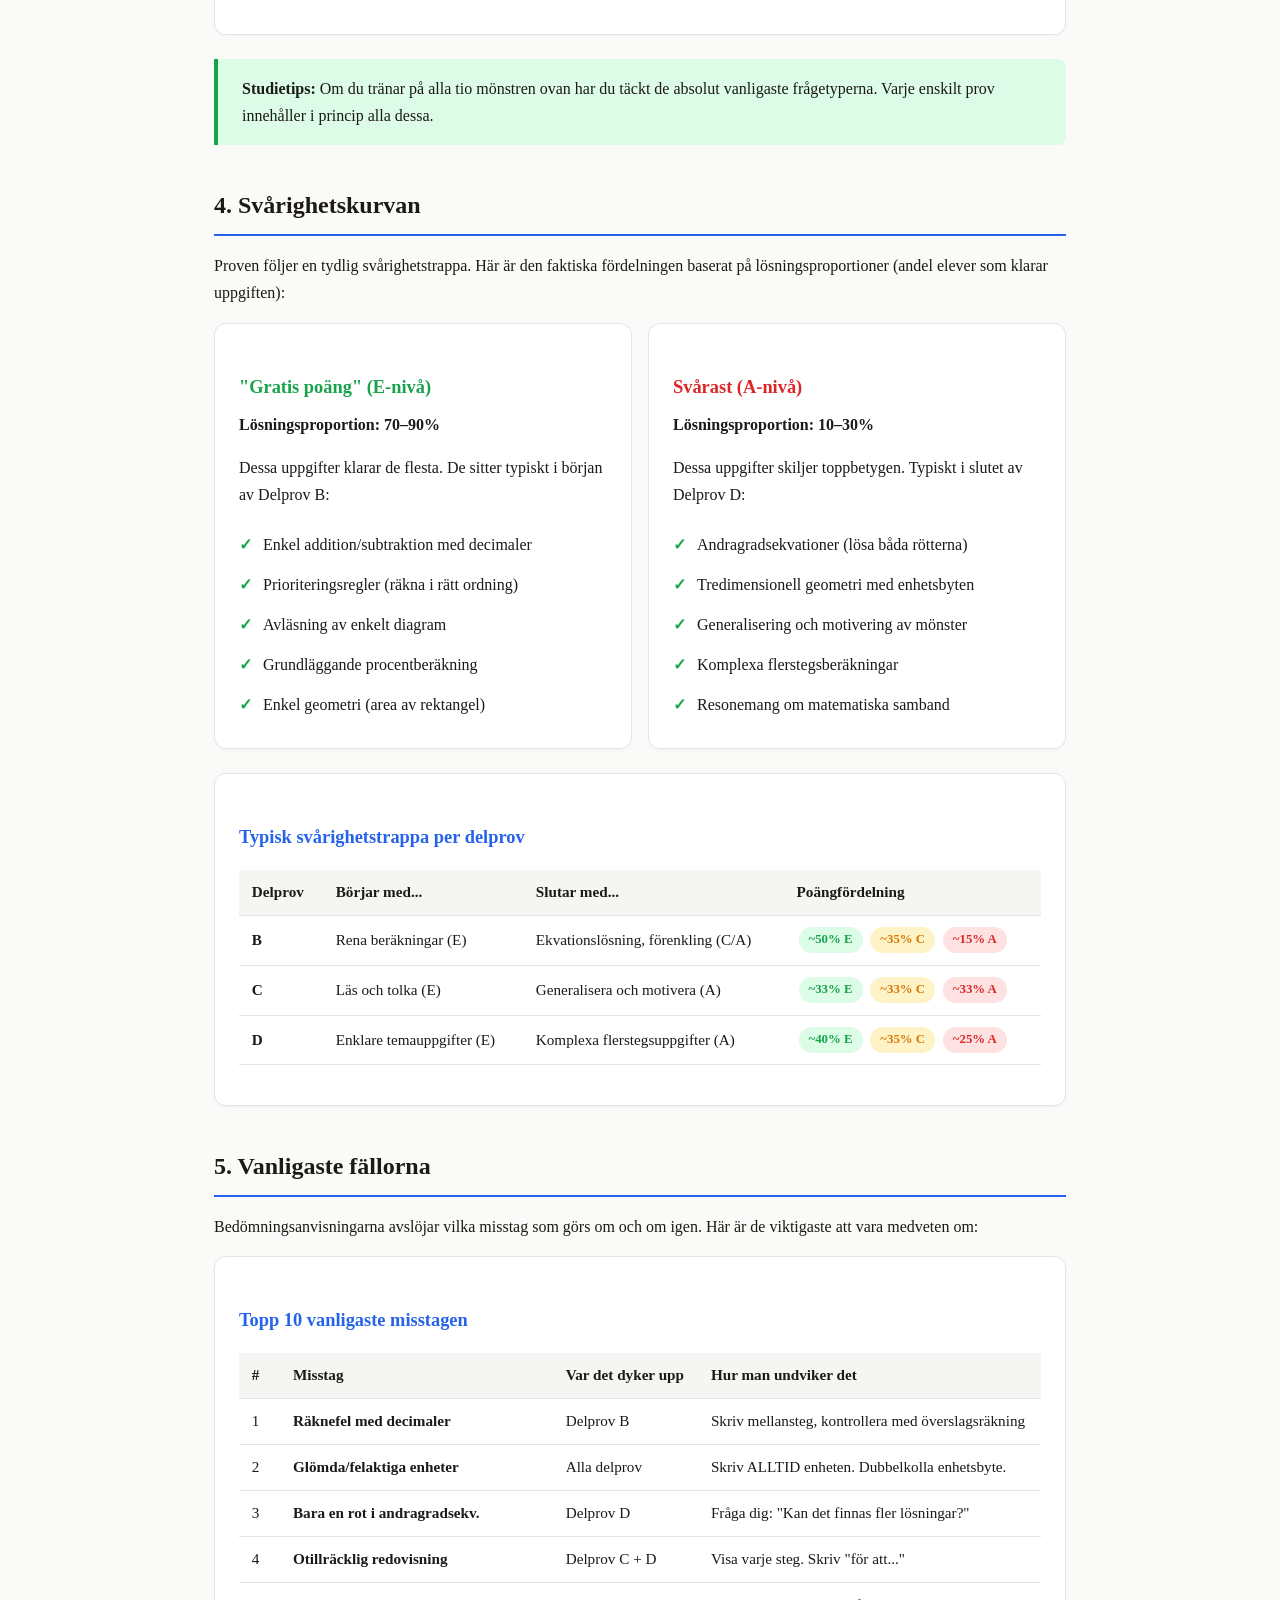
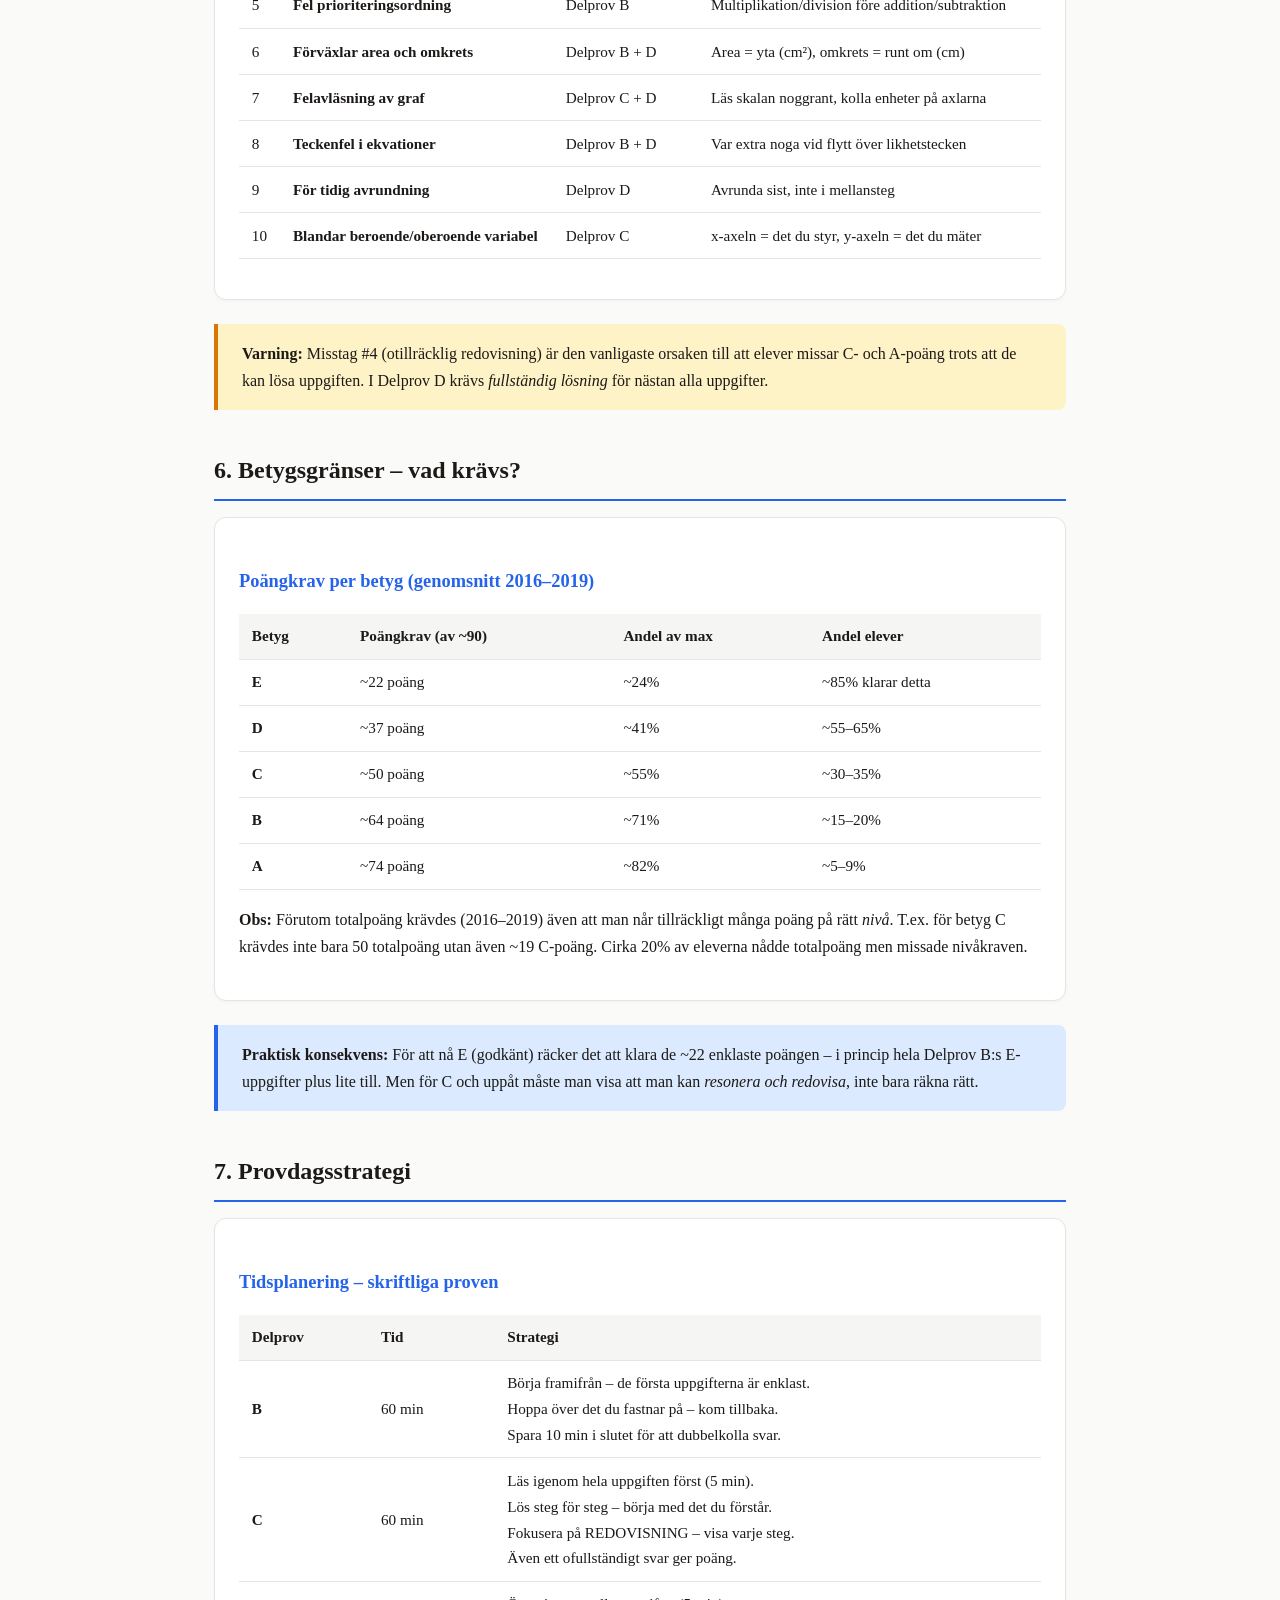
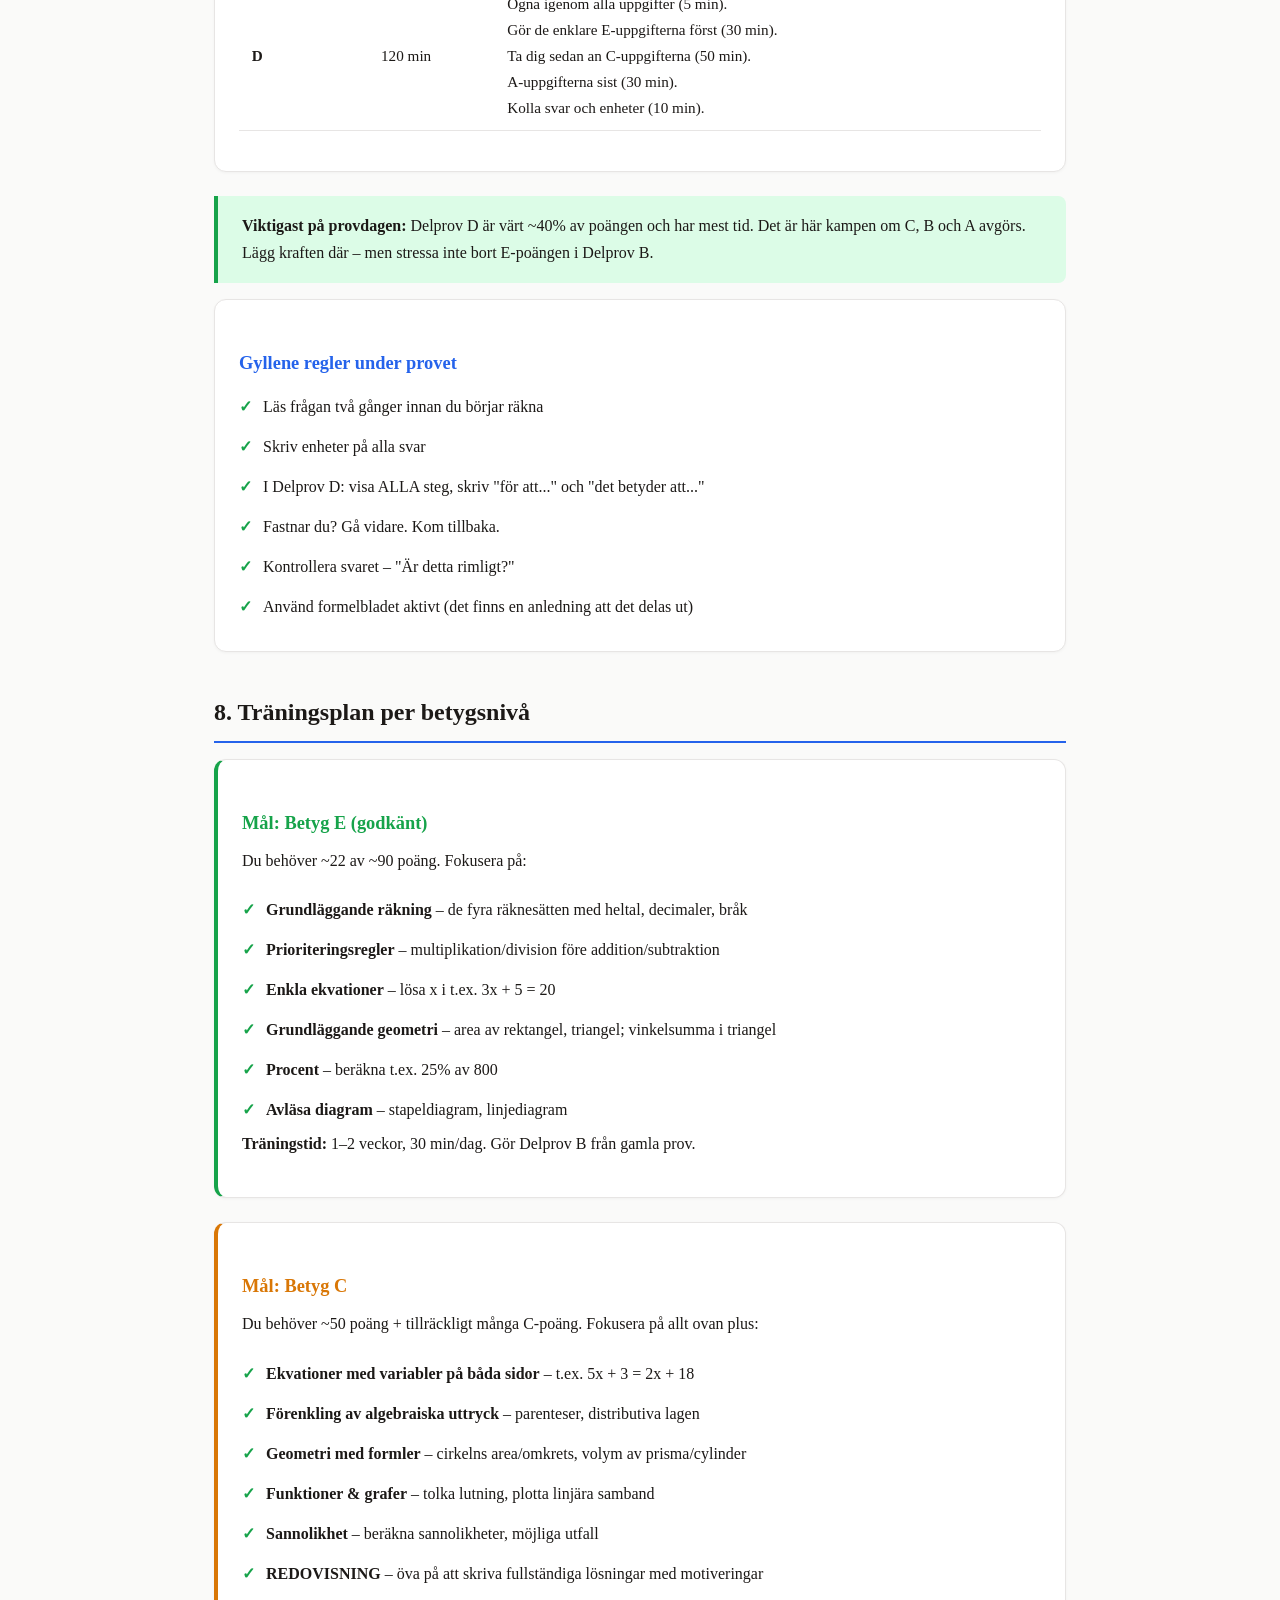
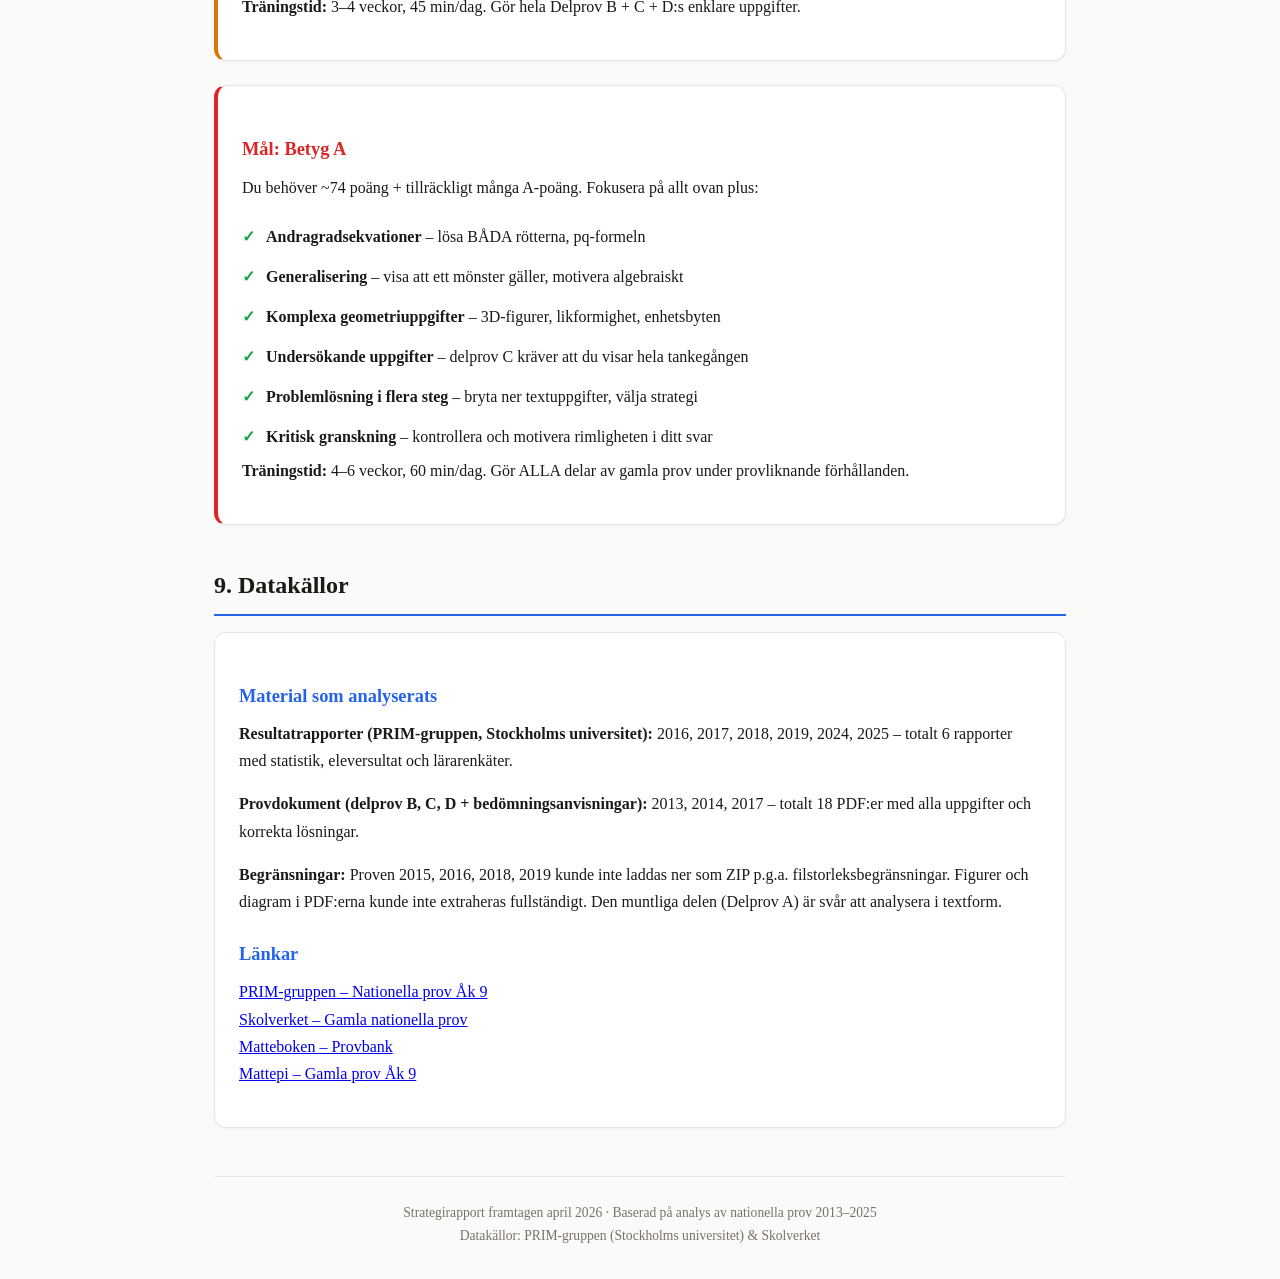
==== commit edeb3547: "Improve mobile responsiveness, accessibility, and fix bugs - Fix switchTab() implicit event bug (Fir" ====
--- a/NP_Matematik_Ak9_Strategi.html
+++ b/NP_Matematik_Ak9_Strategi.html
@@ -3,7 +3,9 @@
 <head>
 <meta charset="UTF-8">
 <meta name="viewport" content="width=device-width, initial-scale=1.0">
-<title>Strategi: Nationella Provet i Matematik Åk 9</title>
+<meta name="description" content="Strategirapport baserad på analys av nationella provet i matematik åk 9, 2013-2025. Provmönster, betygsgränser och studietips.">
+<meta name="theme-color" content="#2563eb">
+<title>NP Matte Åk 9 - Strategirapport</title>
 <style>
   :root {
     --bg: #fafaf9; --card: #ffffff; --text: #1c1917; --muted: #78716c;
@@ -12,6 +14,7 @@
     --border: #e7e5e4;
   }
   * { margin: 0; padding: 0; box-sizing: border-box; }
+  :focus-visible { outline: 3px solid var(--accent); outline-offset: 2px; }
   body { font-family: 'Georgia', serif; background: var(--bg); color: var(--text); line-height: 1.7; }
   .container { max-width: 900px; margin: 0 auto; padding: 2rem 1.5rem; }
   h1 { font-size: 2rem; margin-bottom: 0.5rem; color: var(--accent); }
@@ -48,11 +51,109 @@
   .delprov-card .big { font-size: 2rem; font-weight: 700; color: var(--accent); }
   .freq-bar { display: flex; gap: 2px; align-items: flex-end; height: 80px; margin-top: 0.5rem; }
   .freq-col { flex: 1; background: var(--accent); border-radius: 3px 3px 0 0; min-height: 4px; transition: height 0.3s; }
-  @media (max-width: 600px) { .grid-2 { grid-template-columns: 1fr; } }
+  @media (max-width: 600px) {
+    .grid-2 { grid-template-columns: 1fr; }
+    .container { padding: 1rem; }
+    h1 { font-size: 1.4rem; }
+    h2 { font-size: 1.2rem; }
+    h3 { font-size: 1.05rem; }
+    .card { padding: 1rem; }
+    .delprov-grid { grid-template-columns: 1fr; }
+    table { font-size: 0.85rem; }
+    th, td { padding: 0.5rem 0.4rem; }
+    .tag { font-size: 0.7rem; padding: 2px 6px; }
+    .section-nav { padding: 1rem; }
+  }
+
+  .card {
+    overflow-x: auto;
+    -webkit-overflow-scrolling: touch;
+  }
+
+  .theme-toggle-float {
+    position: fixed;
+    bottom: 20px;
+    right: 20px;
+    background: var(--accent);
+    color: white;
+    border: none;
+    width: 48px;
+    height: 48px;
+    border-radius: 50%;
+    font-size: 1.3rem;
+    cursor: pointer;
+    box-shadow: 0 2px 10px rgba(0,0,0,0.2);
+    z-index: 100;
+    display: flex;
+    align-items: center;
+    justify-content: center;
+    transition: transform 0.2s;
+  }
+
+  .theme-toggle-float:hover {
+    transform: scale(1.1);
+  }
+
+  body.dark-mode {
+    --bg: #1a1a1a; --card: #2a2a2a; --text: #f0efe9; --muted: #a8a29e;
+    --accent: #60a5fa; --accent-light: #1e3a5f; --green: #4ade80; --green-light: #14532d;
+    --amber: #fbbf24; --amber-light: #451a03; --red: #f87171; --red-light: #450a0a;
+    --border: #3a3a3a;
+  }
+
+  body.dark-mode th { background: #333; }
+  body.dark-mode .site-nav { background: #0f0e1a; }
+
   footer { text-align: center; color: var(--muted); font-size: 0.85rem; margin-top: 3rem; padding-top: 1.5rem; border-top: 1px solid var(--border); }
+
+  .site-nav {
+    display: flex;
+    gap: 0;
+    background: #1e1b4b;
+    padding: 0;
+    position: sticky;
+    top: 0;
+    z-index: 100;
+    overflow-x: auto;
+    -webkit-overflow-scrolling: touch;
+  }
+
+  .site-nav-link {
+    color: rgba(255,255,255,0.7);
+    text-decoration: none;
+    padding: 14px 20px;
+    font-weight: 600;
+    font-size: 0.95em;
+    white-space: nowrap;
+    transition: background 0.2s, color 0.2s;
+    border-bottom: 3px solid transparent;
+  }
+
+  .site-nav-link:hover {
+    background: rgba(255,255,255,0.1);
+    color: white;
+  }
+
+  .site-nav-link.active {
+    color: white;
+    border-bottom-color: #2563eb;
+    background: rgba(255,255,255,0.05);
+  }
+
+  @media (max-width: 600px) {
+    .site-nav-link {
+      padding: 12px 16px;
+      font-size: 0.85em;
+    }
+  }
 </style>
 </head>
 <body>
+<nav class="site-nav" role="navigation" aria-label="Sidnavigering">
+    <a href="index.html" class="site-nav-link">Studieverktyg</a>
+    <a href="NP_Matematik_Ak9_Strategi.html" class="site-nav-link active" aria-current="page">Strategirapport</a>
+    <a href="NP_Matte_Verktyg.html" class="site-nav-link">Verktyg & Formler</a>
+</nav>
 <div class="container">
 
 <h1>Nationella Provet i Matematik Åk 9</h1>
@@ -457,5 +558,8 @@
 </footer>
 
 </div>
+
+<button class="theme-toggle-float" onclick="document.body.classList.toggle('dark-mode')" aria-label="Växla mörkt/ljust läge" title="Mörkt läge">&#9789;</button>
+
 </body>
 </html>
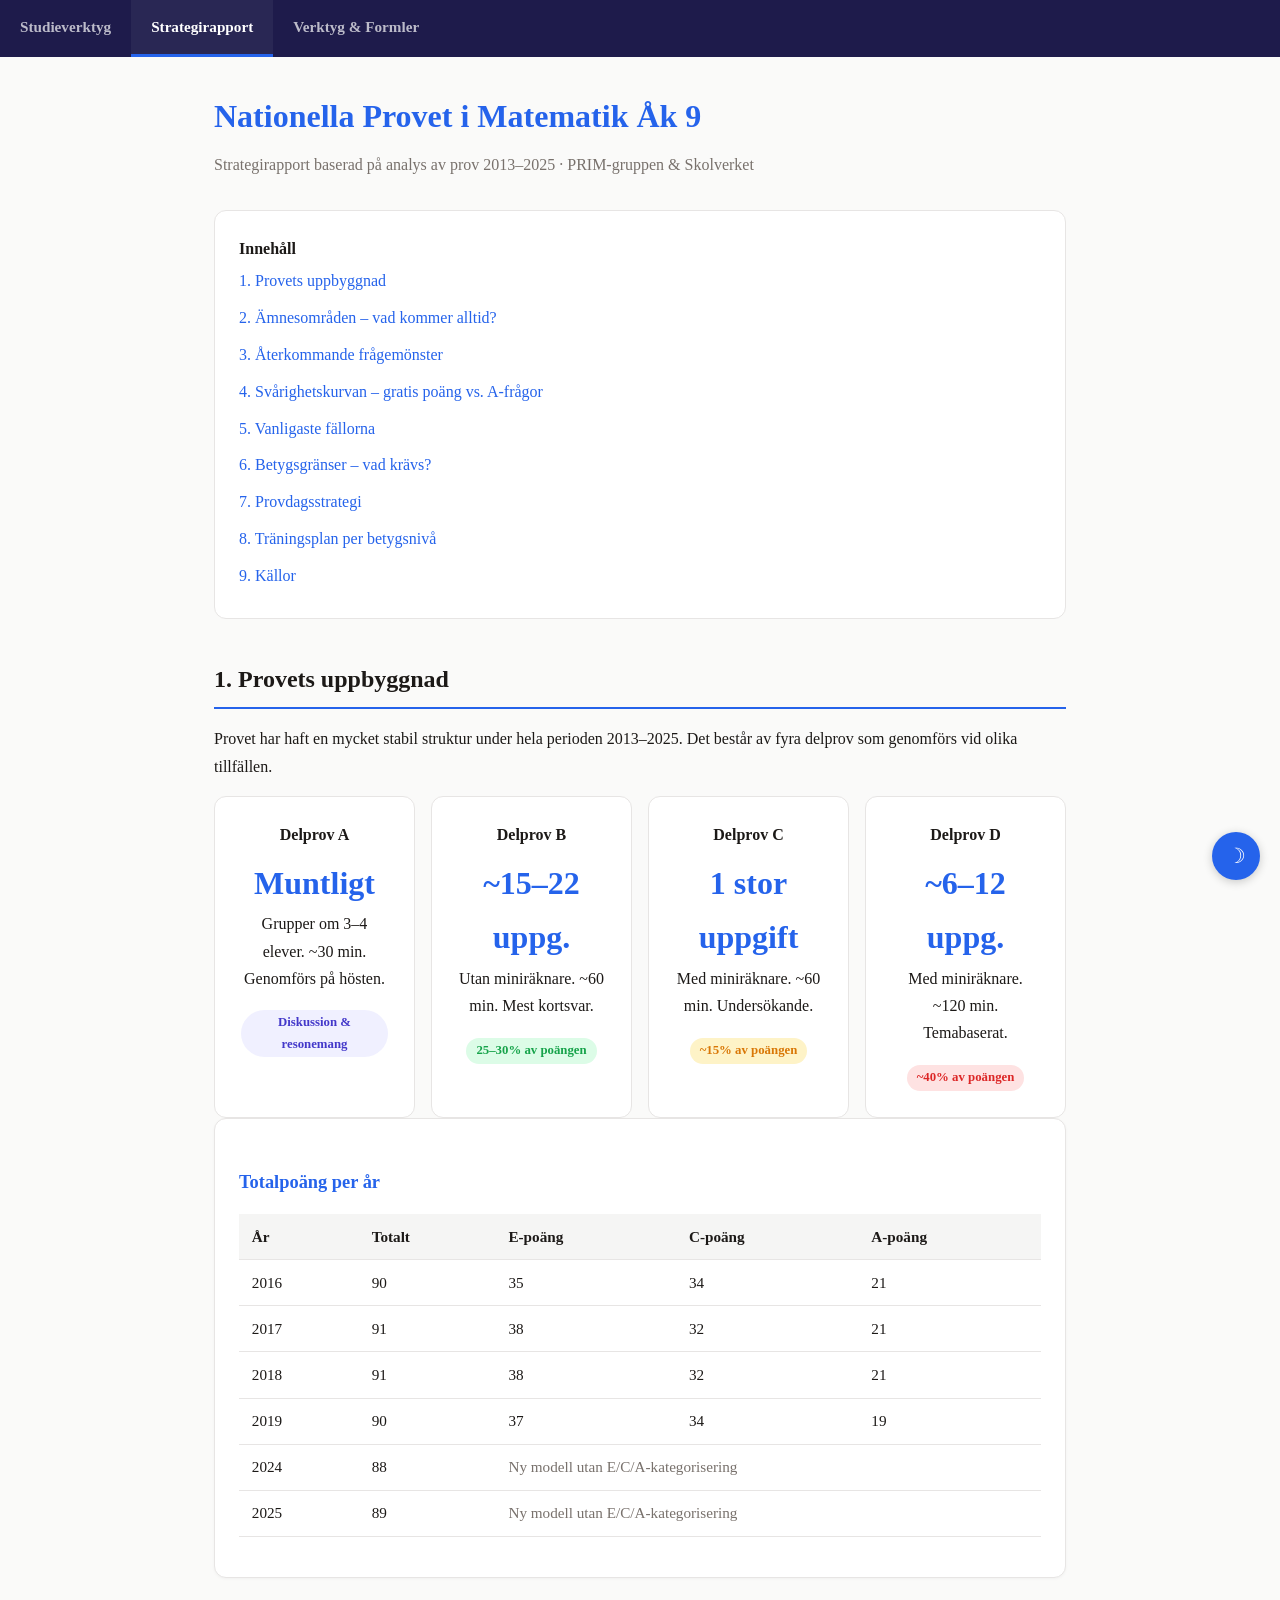
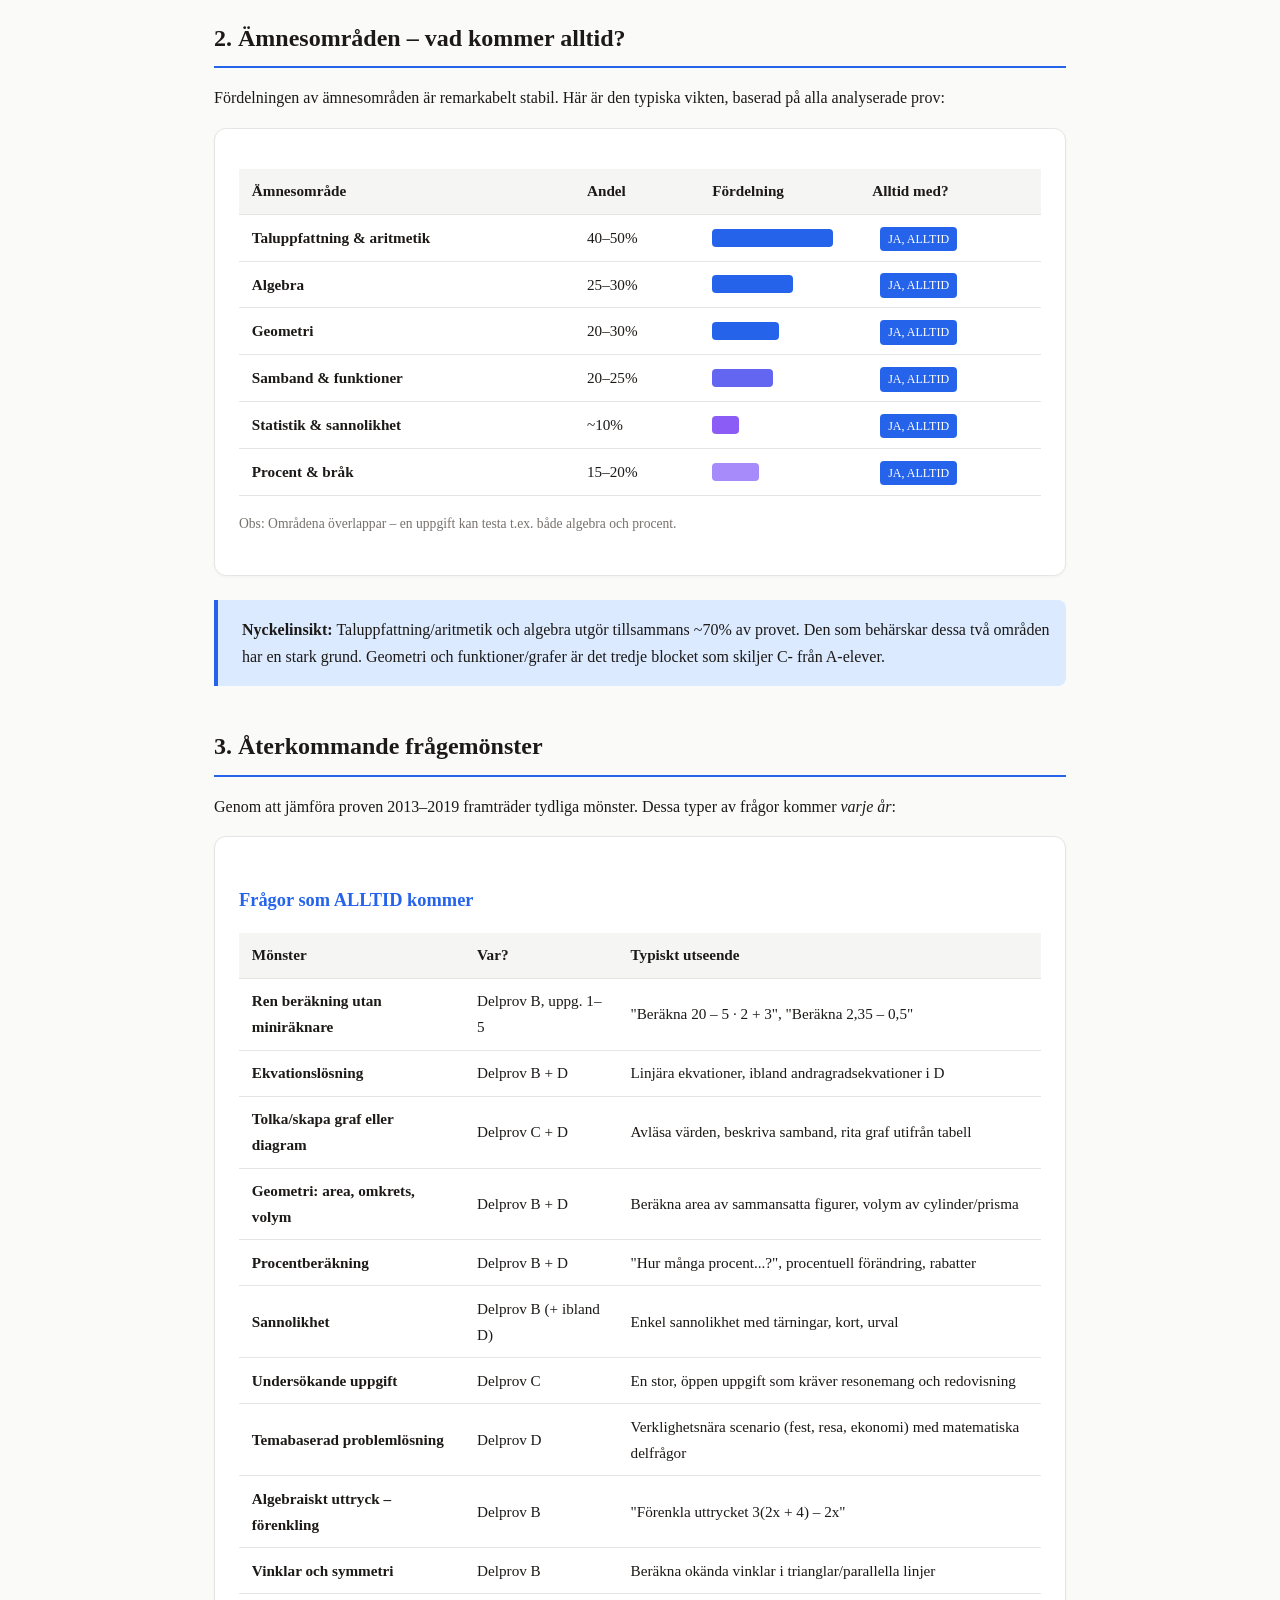
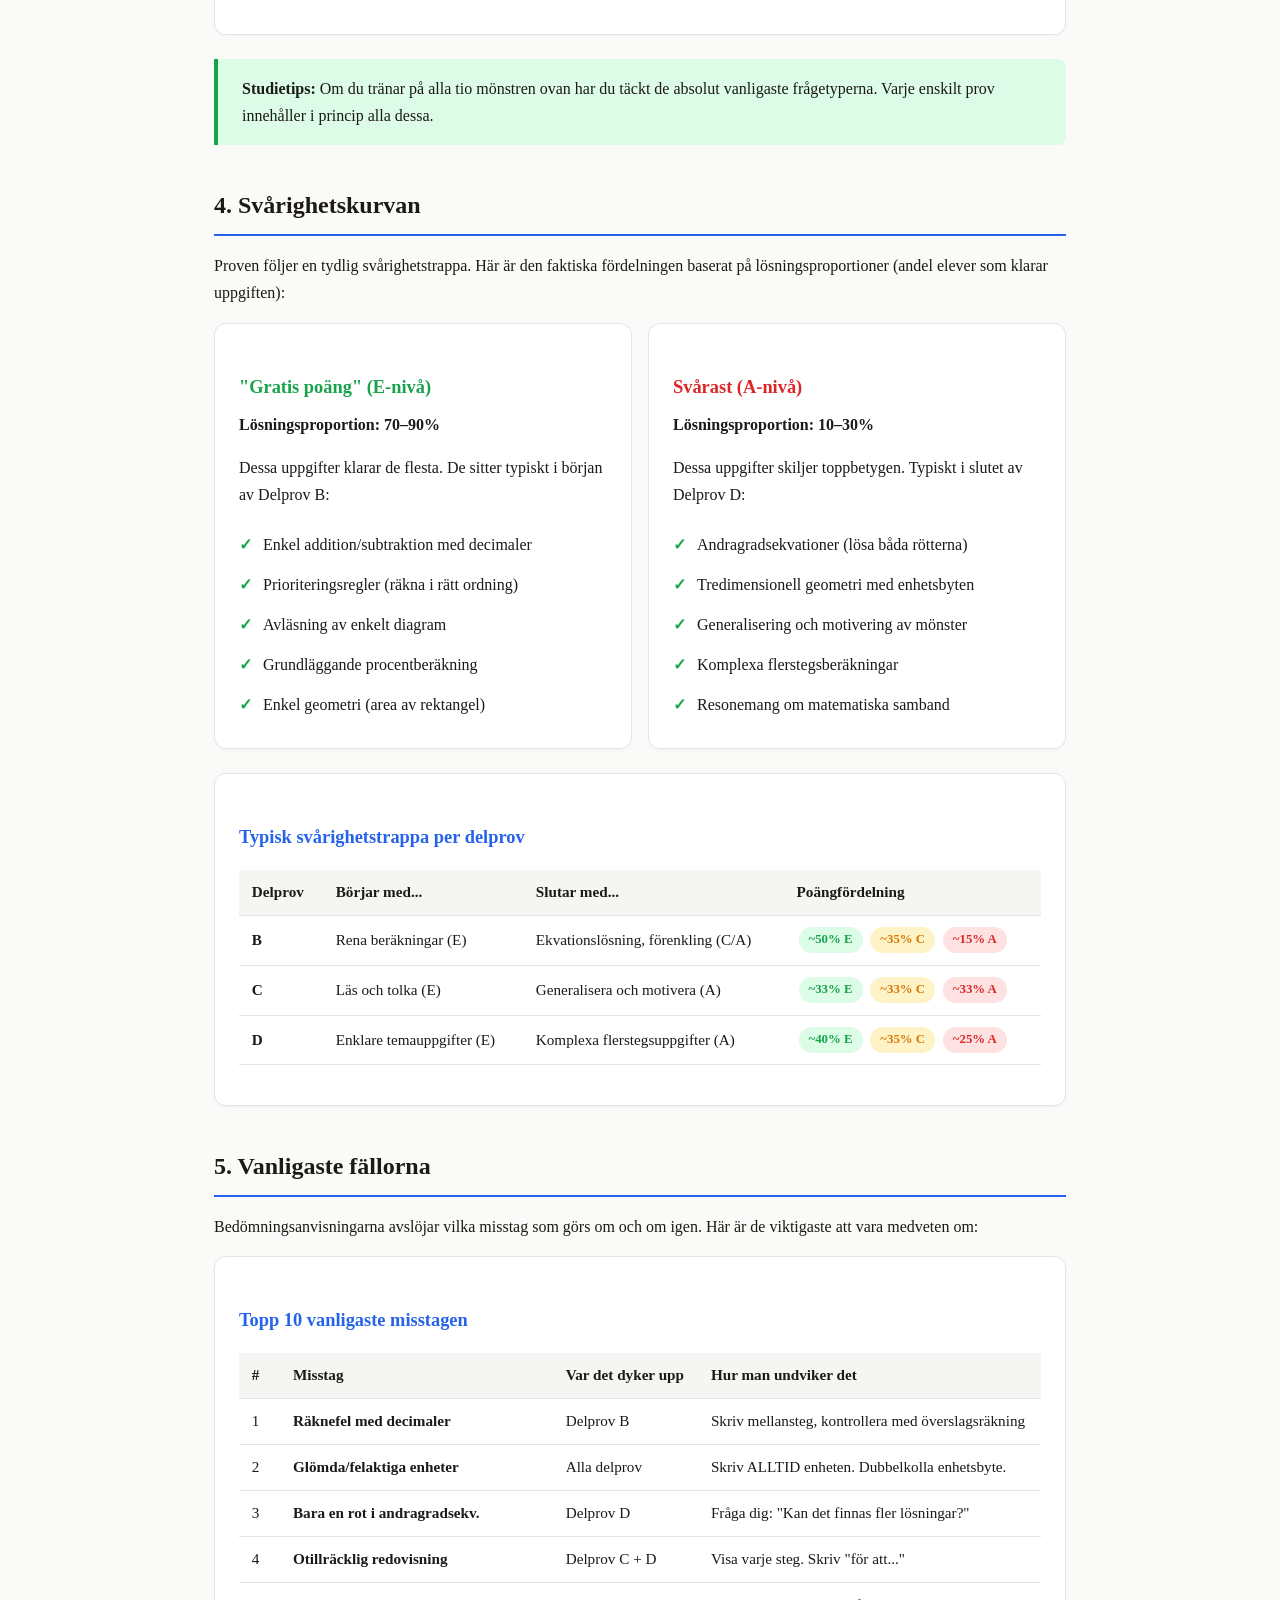
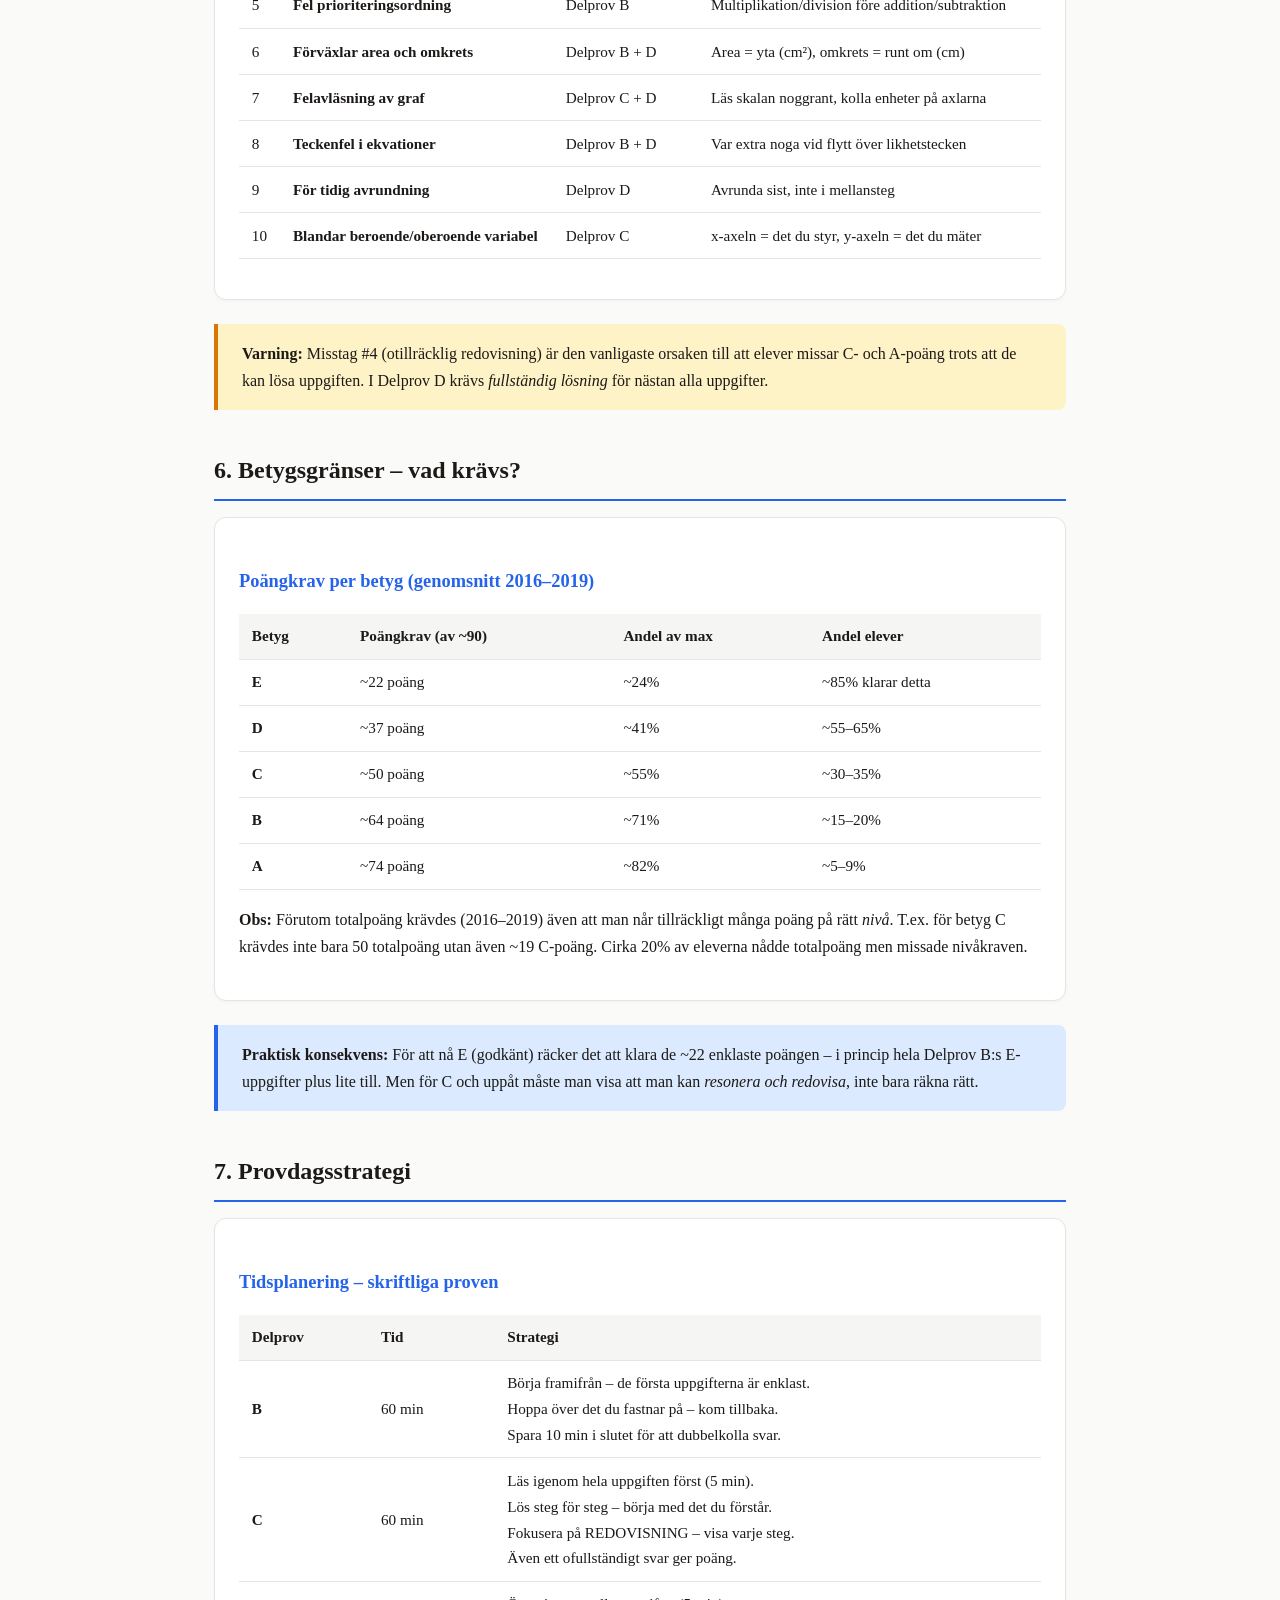
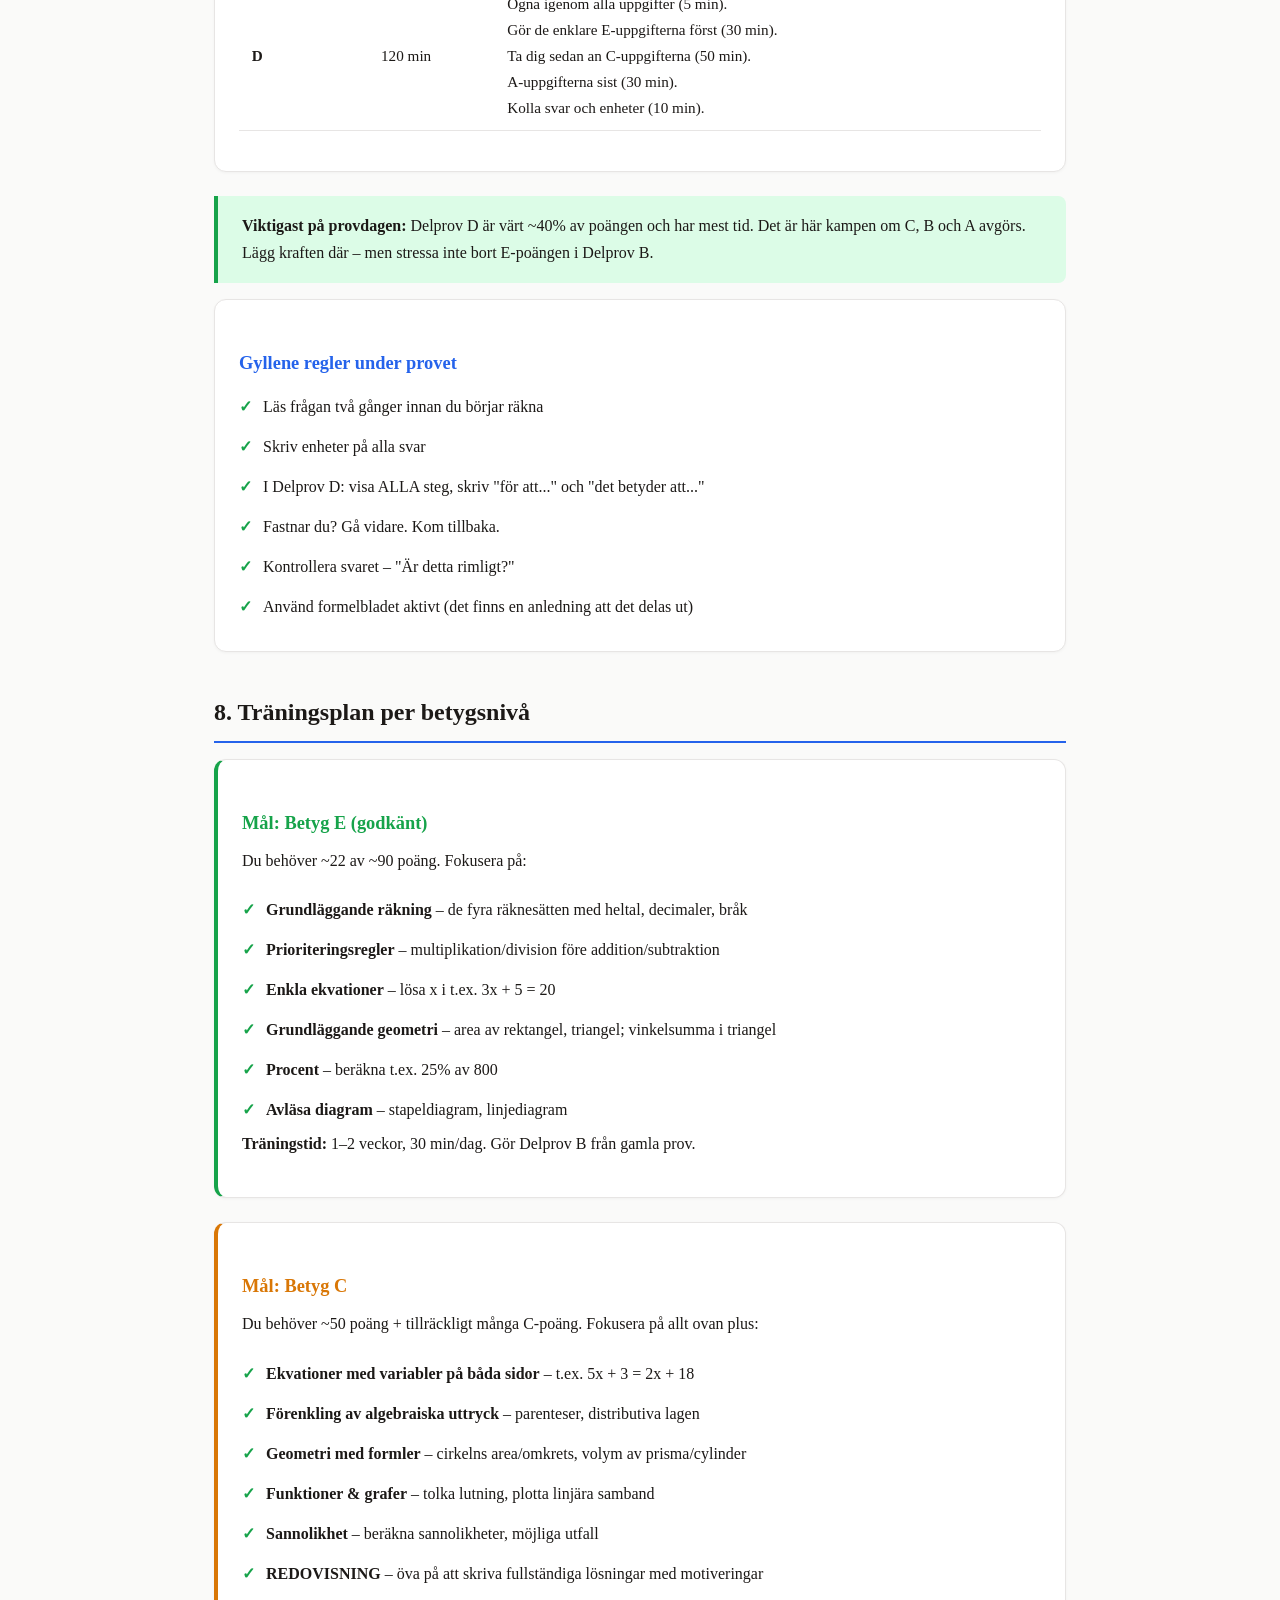
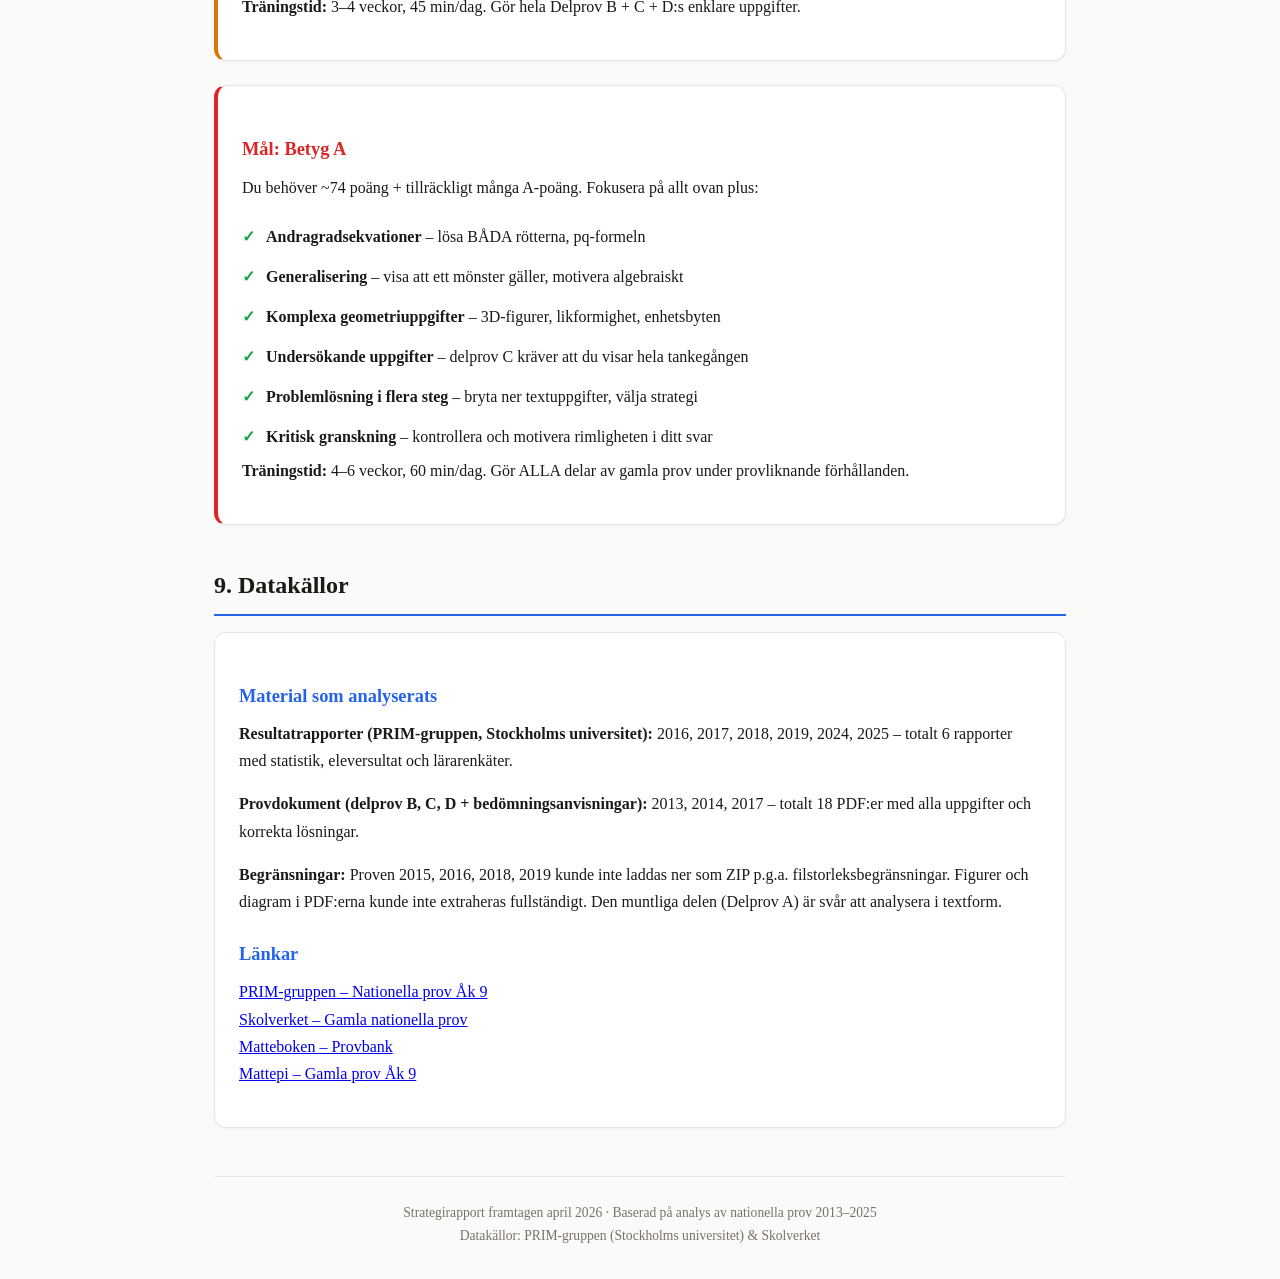
==== commit 35342fea: "Fix hover on touch devices, bar chart overflow, and grid breakpoints - Wrap hover transforms in @med" ====
--- a/NP_Matematik_Ak9_Strategi.html
+++ b/NP_Matematik_Ak9_Strategi.html
@@ -229,32 +229,32 @@
     </tr>
     <tr>
       <td><strong>Taluppfattning &amp; aritmetik</strong></td><td>40–50%</td>
-      <td><div class="bar-container"><div class="bar" style="width:180px;background:var(--accent)"></div></div></td>
+      <td><div class="bar-container"><div class="bar" style="width:90%;background:var(--accent)"></div></div></td>
       <td><span class="badge">JA, ALLTID</span></td>
     </tr>
     <tr>
       <td><strong>Algebra</strong></td><td>25–30%</td>
-      <td><div class="bar-container"><div class="bar" style="width:120px;background:var(--accent)"></div></div></td>
+      <td><div class="bar-container"><div class="bar" style="width:60%;background:var(--accent)"></div></div></td>
       <td><span class="badge">JA, ALLTID</span></td>
     </tr>
     <tr>
       <td><strong>Geometri</strong></td><td>20–30%</td>
-      <td><div class="bar-container"><div class="bar" style="width:100px;background:var(--accent)"></div></div></td>
+      <td><div class="bar-container"><div class="bar" style="width:50%;background:var(--accent)"></div></div></td>
       <td><span class="badge">JA, ALLTID</span></td>
     </tr>
     <tr>
       <td><strong>Samband &amp; funktioner</strong></td><td>20–25%</td>
-      <td><div class="bar-container"><div class="bar" style="width:90px;background:#6366f1"></div></div></td>
+      <td><div class="bar-container"><div class="bar" style="width:45%;background:#6366f1"></div></div></td>
       <td><span class="badge">JA, ALLTID</span></td>
     </tr>
     <tr>
       <td><strong>Statistik &amp; sannolikhet</strong></td><td>~10%</td>
-      <td><div class="bar-container"><div class="bar" style="width:40px;background:#8b5cf6"></div></div></td>
+      <td><div class="bar-container"><div class="bar" style="width:20%;background:#8b5cf6"></div></div></td>
       <td><span class="badge">JA, ALLTID</span></td>
     </tr>
     <tr>
       <td><strong>Procent &amp; bråk</strong></td><td>15–20%</td>
-      <td><div class="bar-container"><div class="bar" style="width:70px;background:#a78bfa"></div></div></td>
+      <td><div class="bar-container"><div class="bar" style="width:35%;background:#a78bfa"></div></div></td>
       <td><span class="badge">JA, ALLTID</span></td>
     </tr>
   </table>
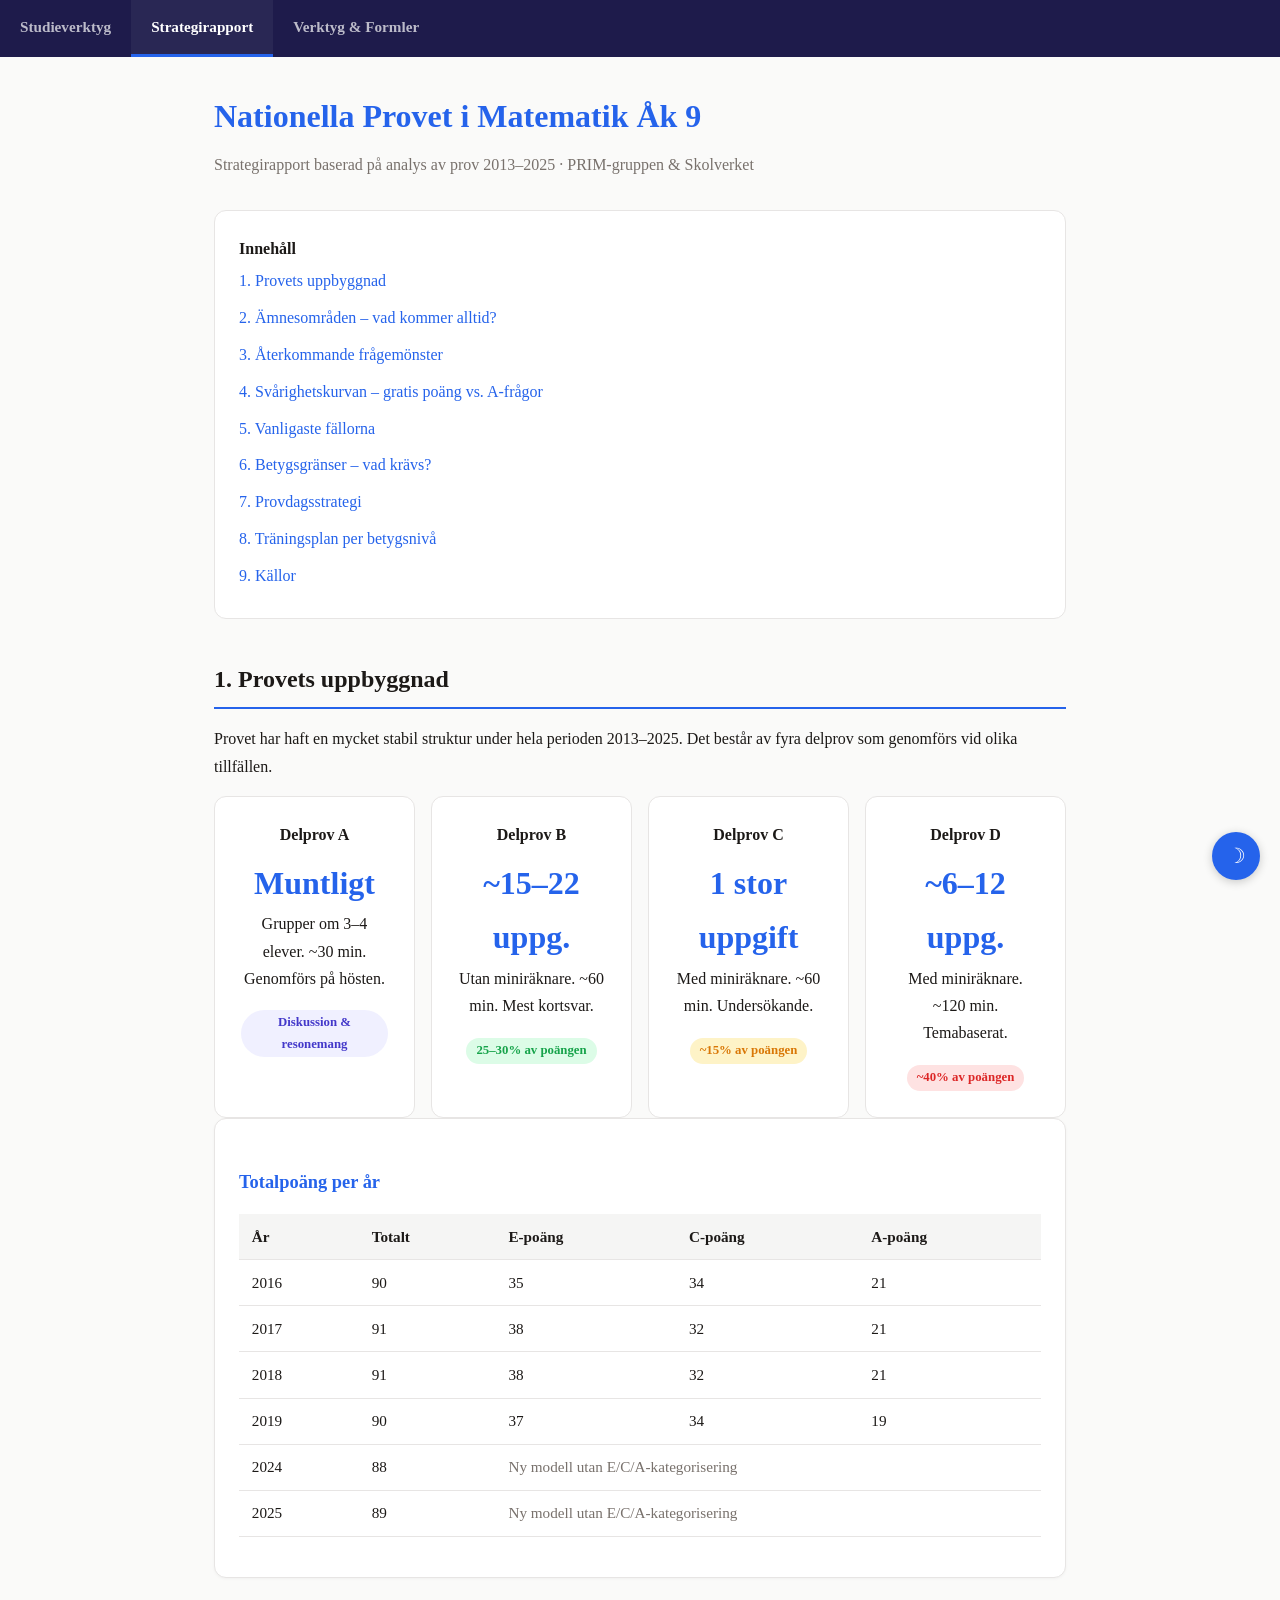
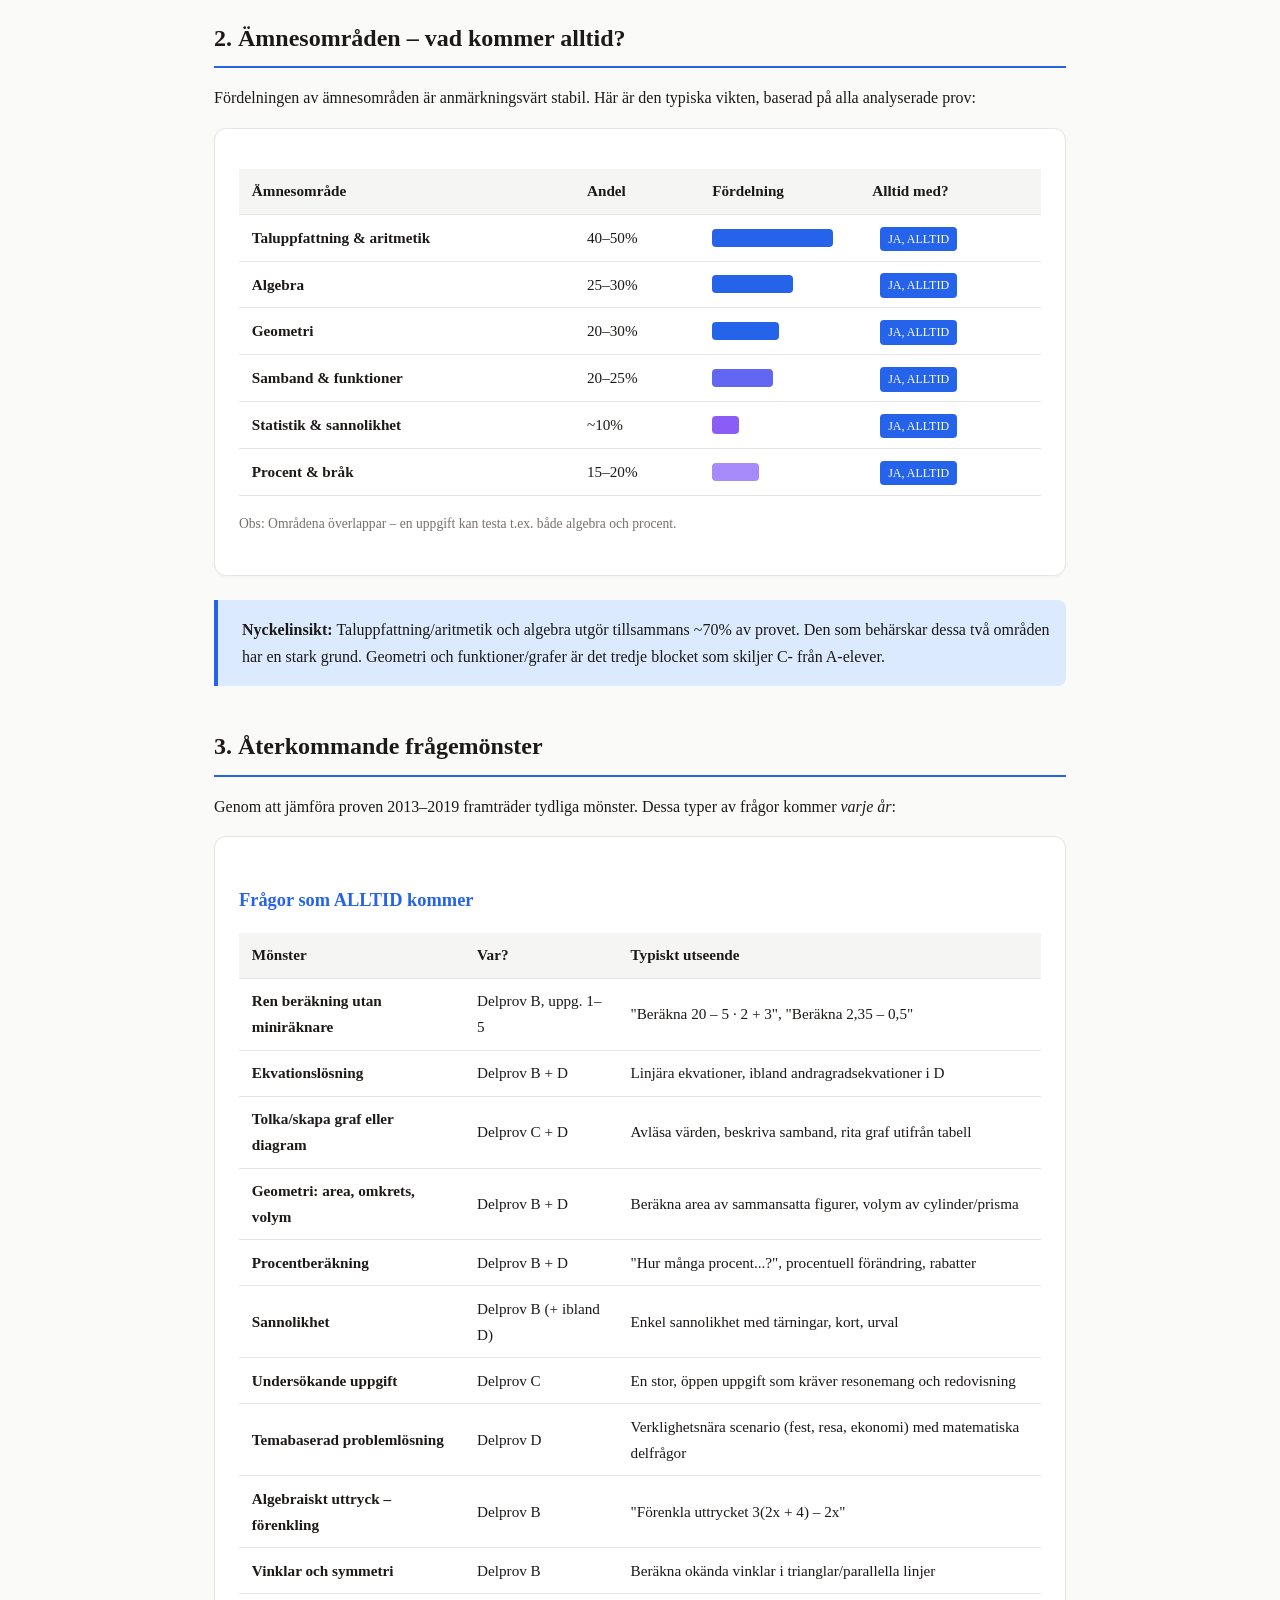
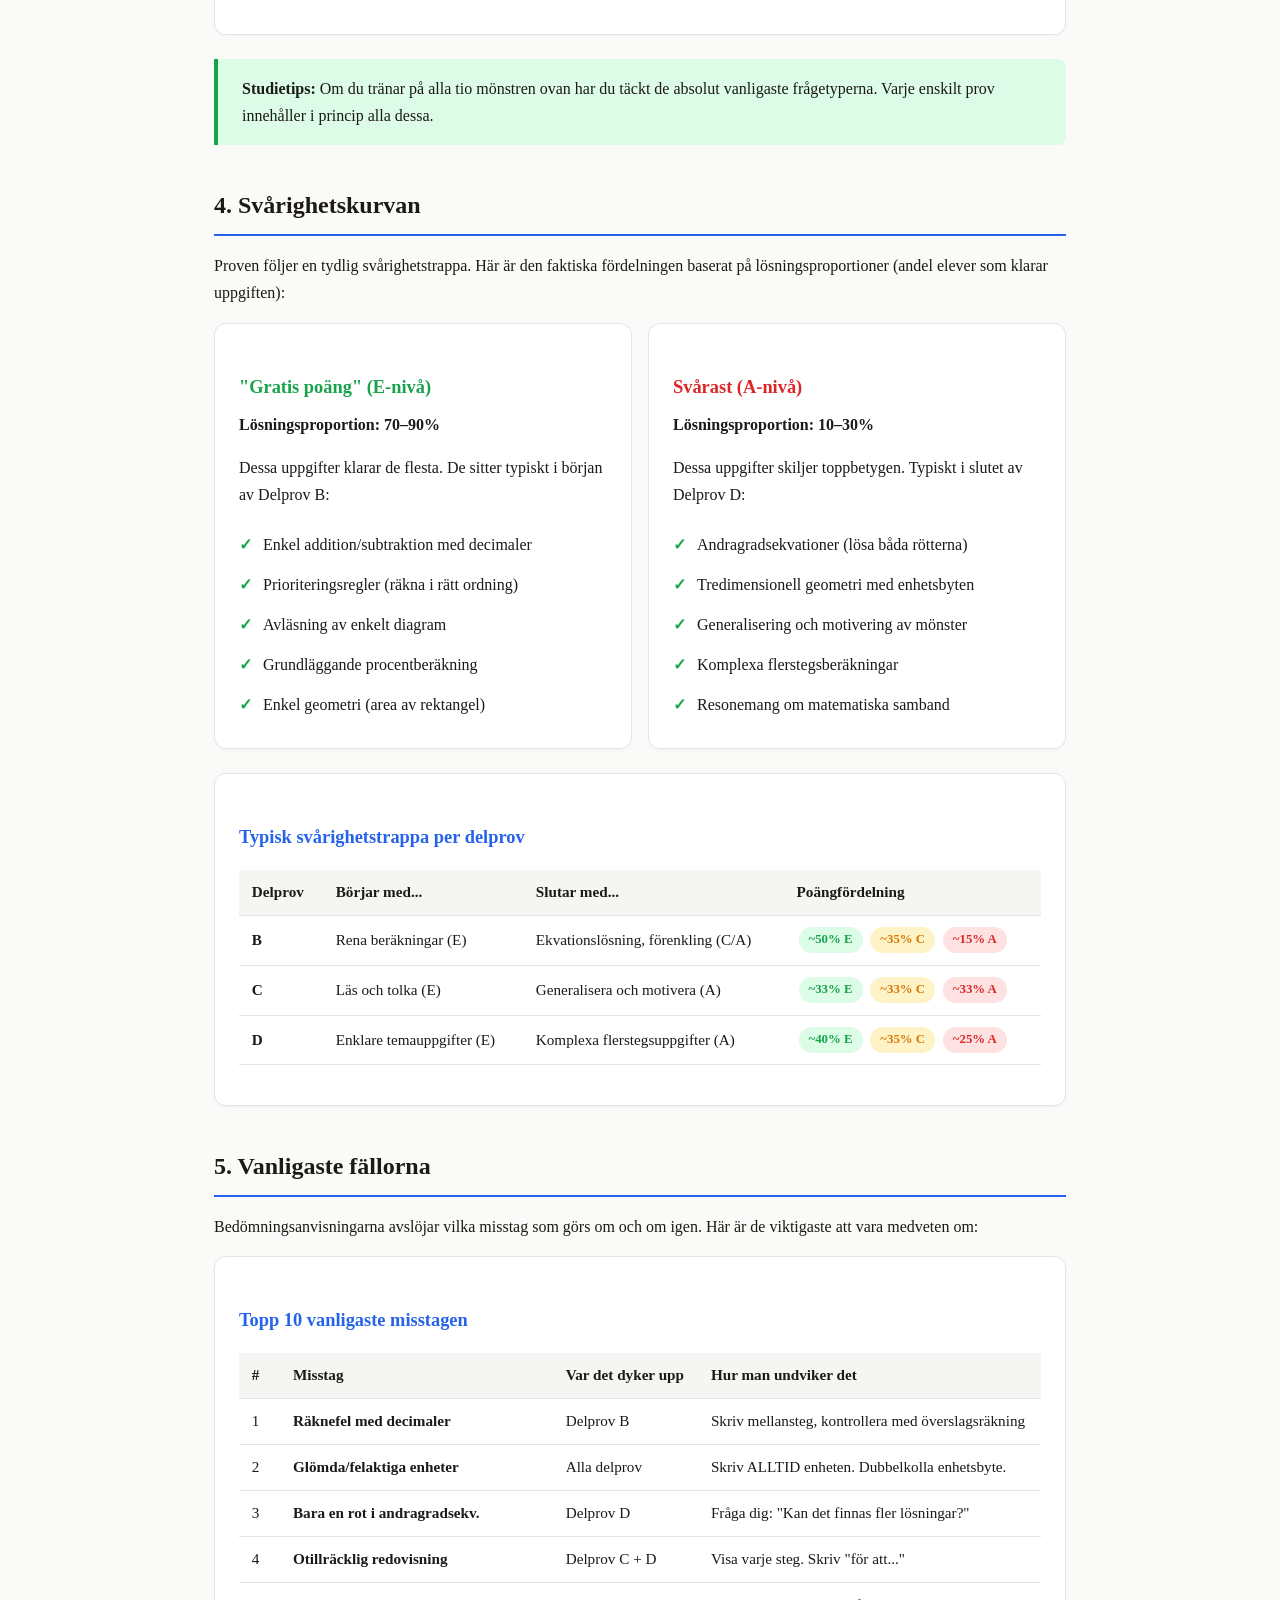
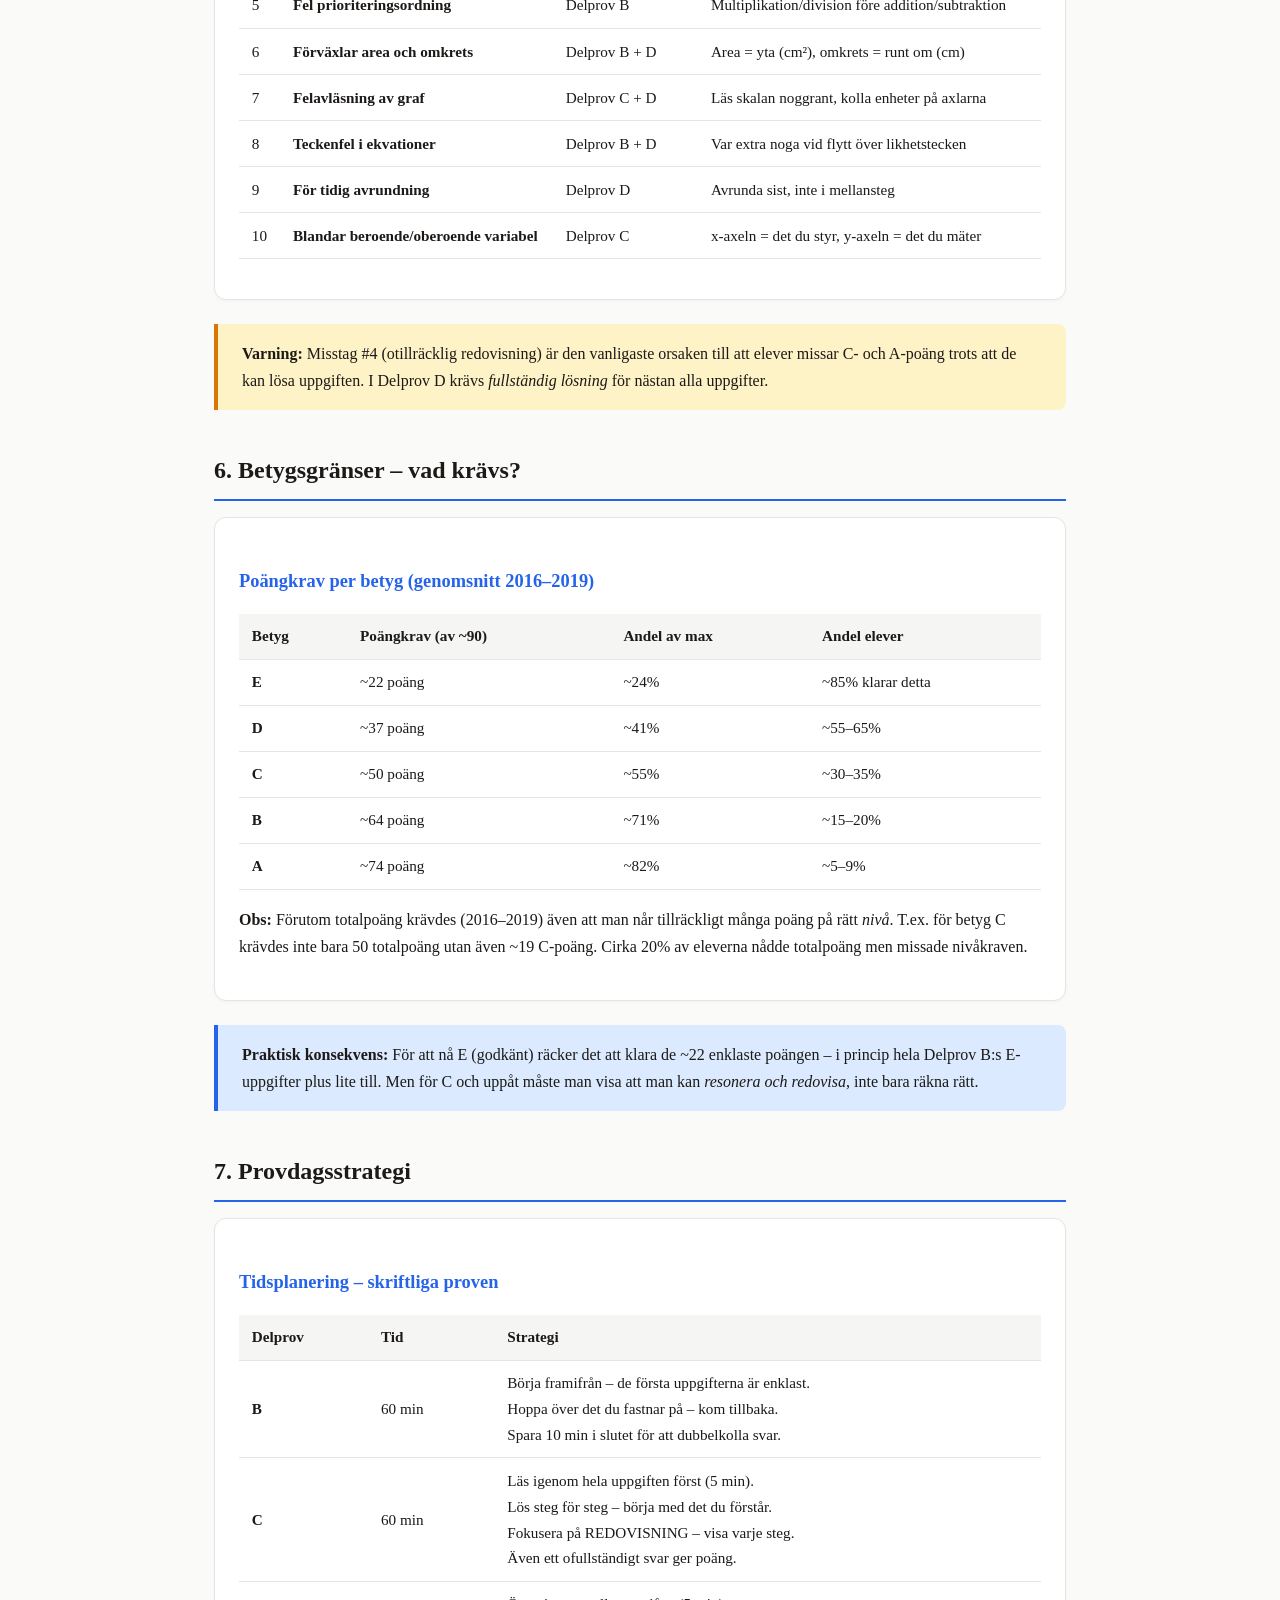
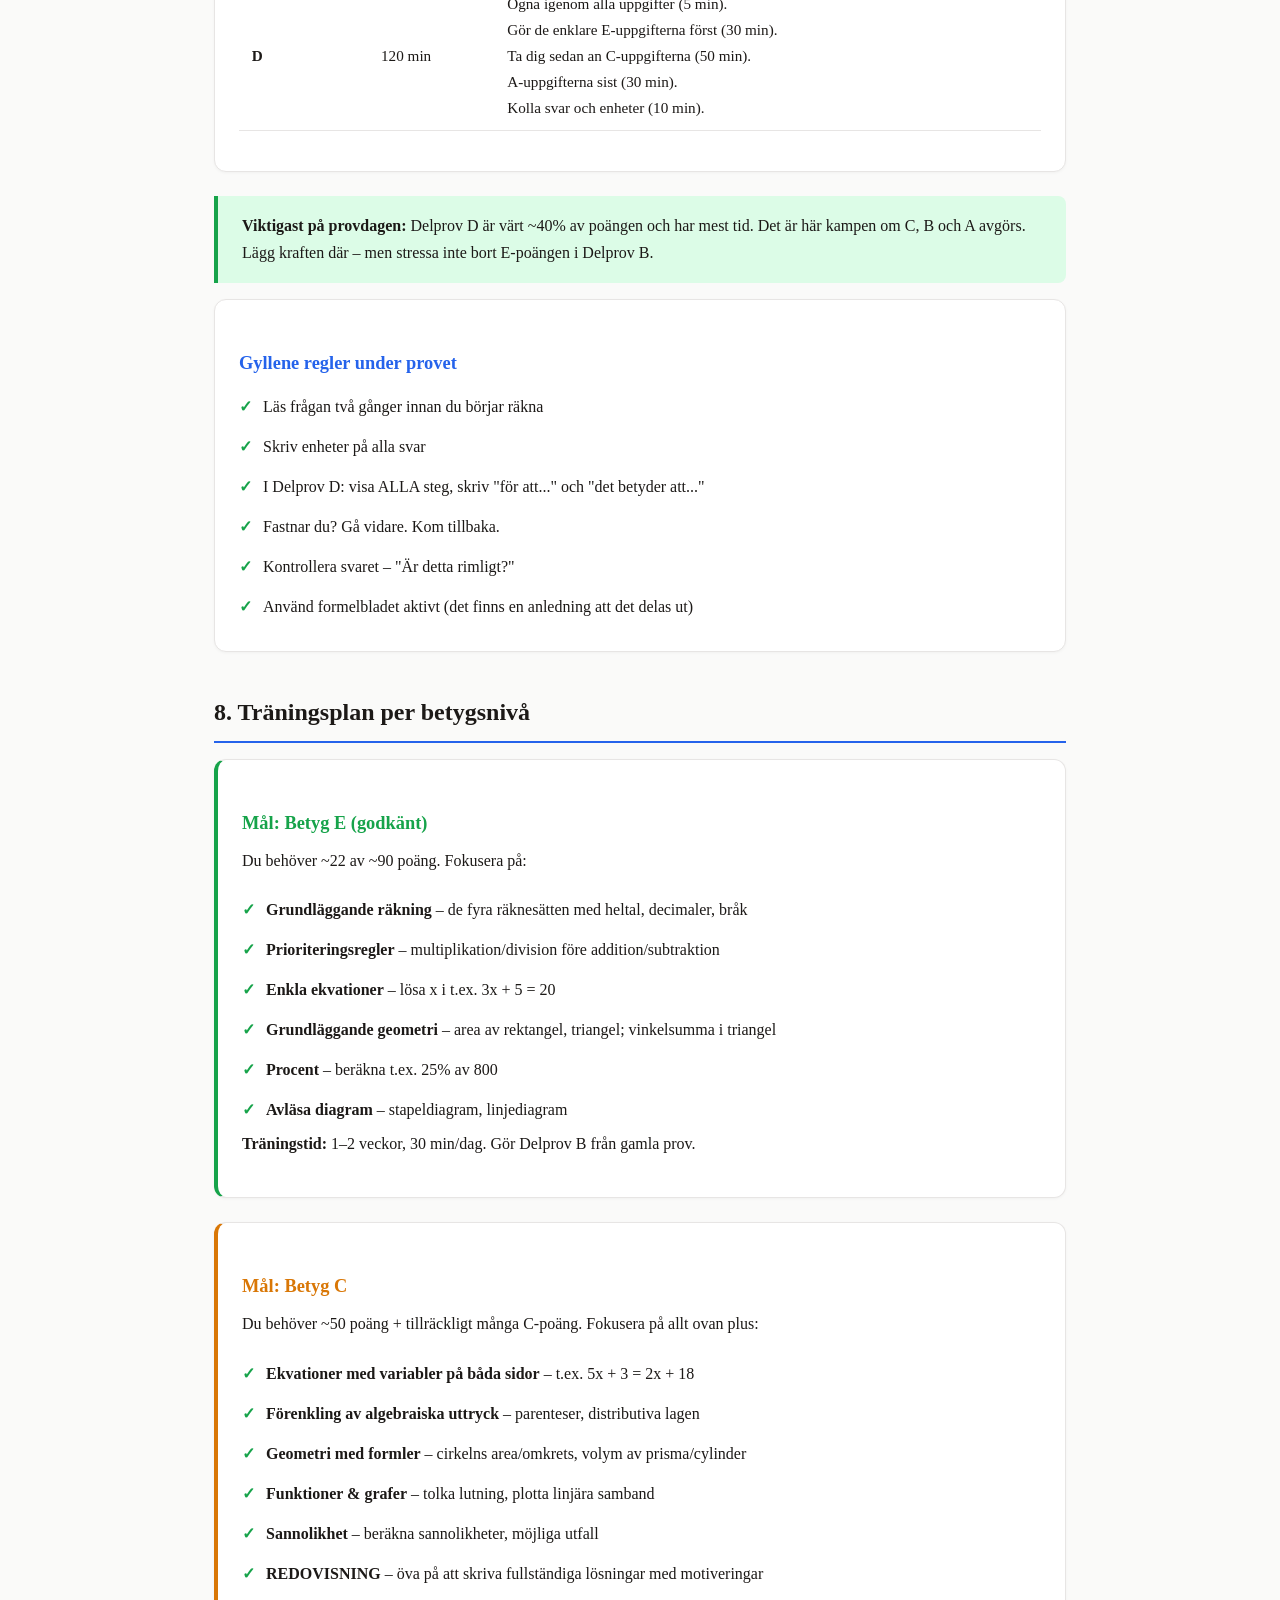
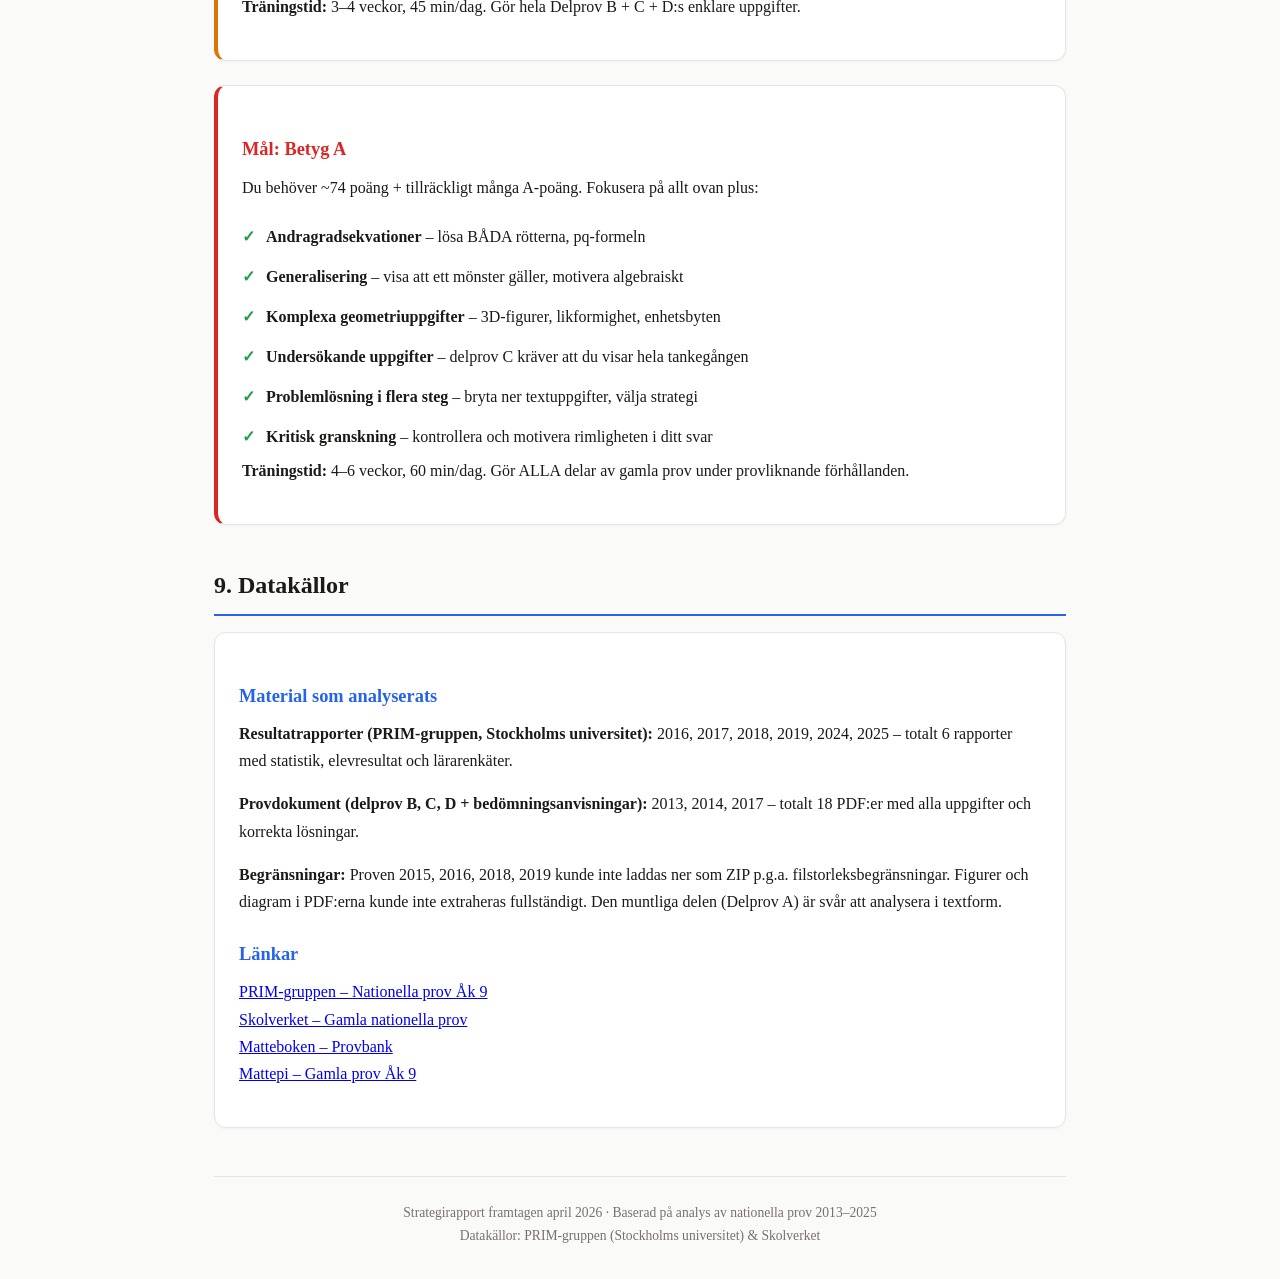
==== commit 95b4a549: "Fix critical bugs: broken checklist, date mismatches, and typos - Fix checklist double-click bug (du" ====
--- a/NP_Matematik_Ak9_Strategi.html
+++ b/NP_Matematik_Ak9_Strategi.html
@@ -220,7 +220,7 @@
 <!-- ============================================= -->
 <h2 id="areas">2. Ämnesområden &ndash; vad kommer alltid?</h2>
 
-<p>Fördelningen av ämnesområden är remarkabelt stabil. Här är den typiska vikten, baserad på alla analyserade prov:</p>
+<p>Fördelningen av ämnesområden är anmärkningsvärt stabil. Här är den typiska vikten, baserad på alla analyserade prov:</p>
 
 <div class="card">
   <table>
@@ -540,7 +540,7 @@
 
 <div class="card">
   <h3>Material som analyserats</h3>
-  <p><strong>Resultatrapporter (PRIM-gruppen, Stockholms universitet):</strong> 2016, 2017, 2018, 2019, 2024, 2025 &ndash; totalt 6 rapporter med statistik, eleversultat och lärarenkäter.</p>
+  <p><strong>Resultatrapporter (PRIM-gruppen, Stockholms universitet):</strong> 2016, 2017, 2018, 2019, 2024, 2025 &ndash; totalt 6 rapporter med statistik, elevresultat och lärarenkäter.</p>
   <p><strong>Provdokument (delprov B, C, D + bedömningsanvisningar):</strong> 2013, 2014, 2017 &ndash; totalt 18 PDF:er med alla uppgifter och korrekta lösningar.</p>
   <p><strong>Begränsningar:</strong> Proven 2015, 2016, 2018, 2019 kunde inte laddas ner som ZIP p.g.a. filstorleksbegränsningar. Figurer och diagram i PDF:erna kunde inte extraheras fullständigt. Den muntliga delen (Delprov A) är svår att analysera i textform.</p>
   <h3>Länkar</h3>
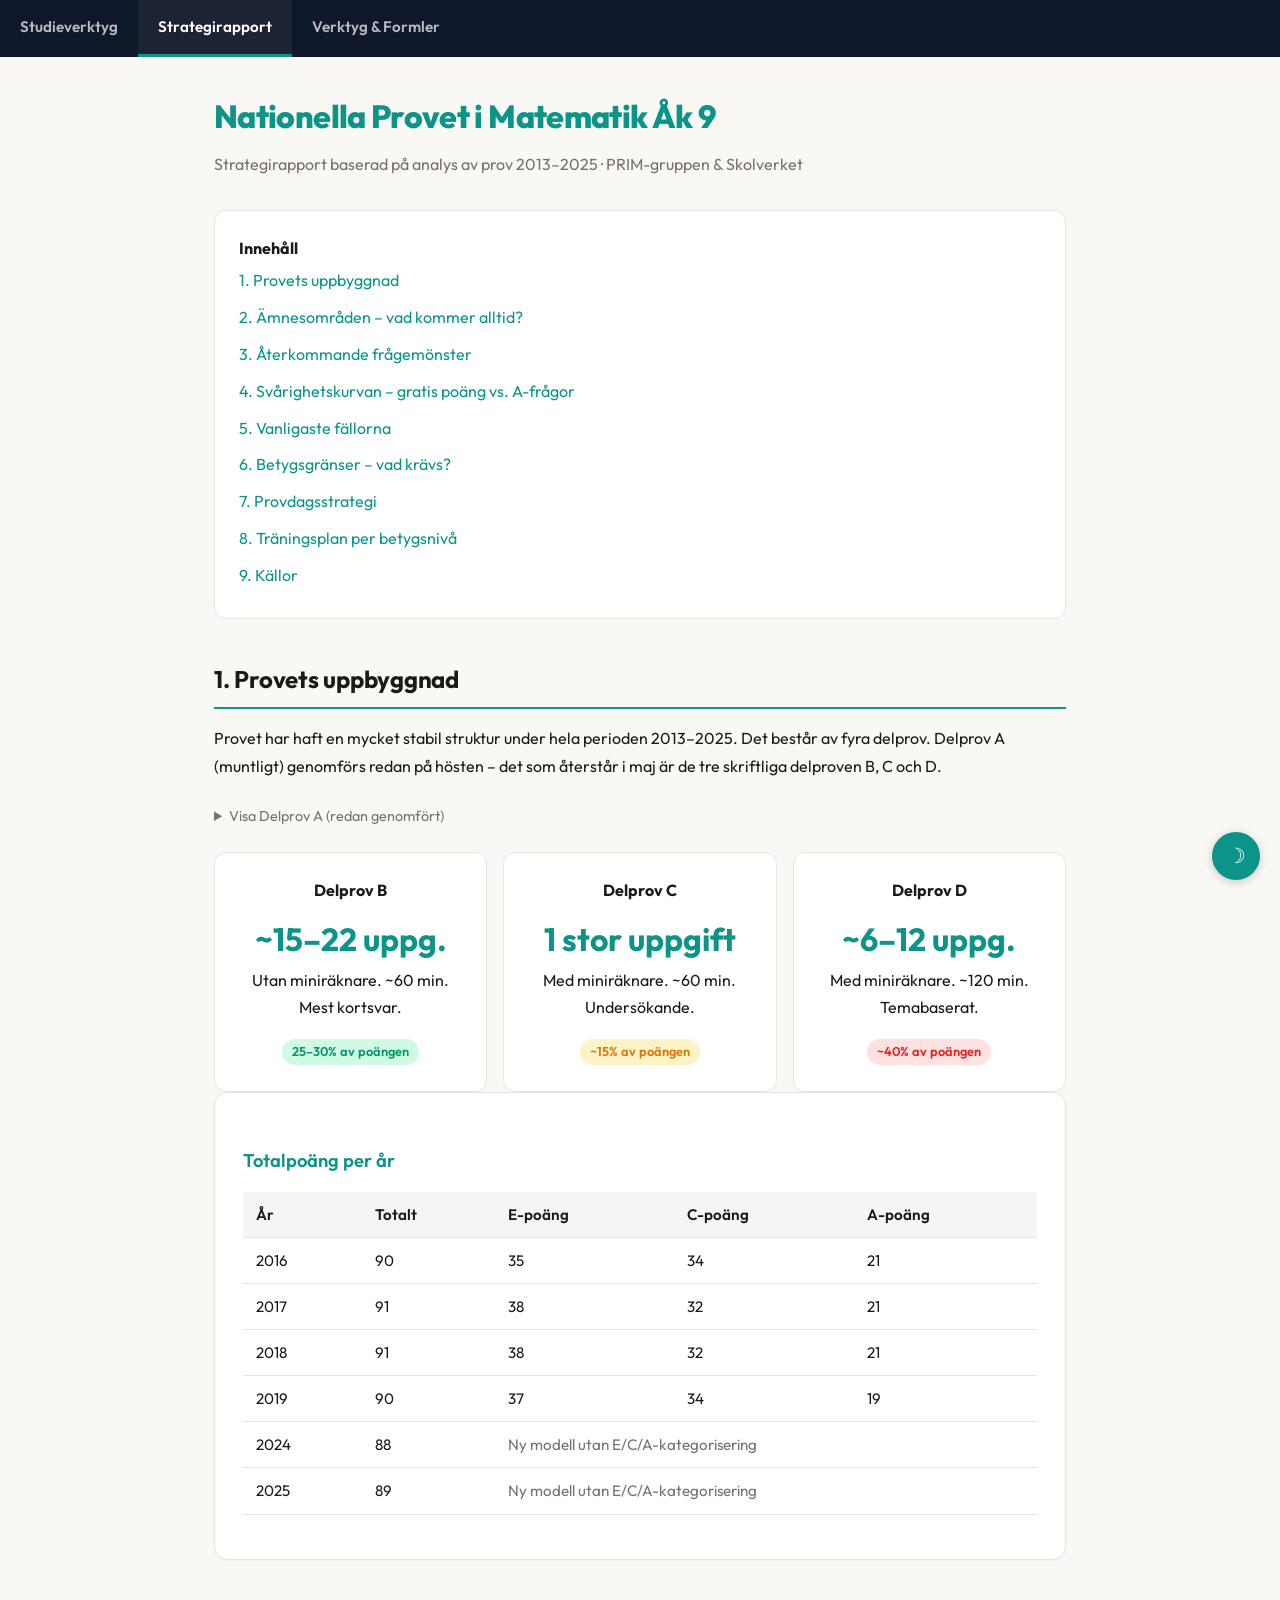
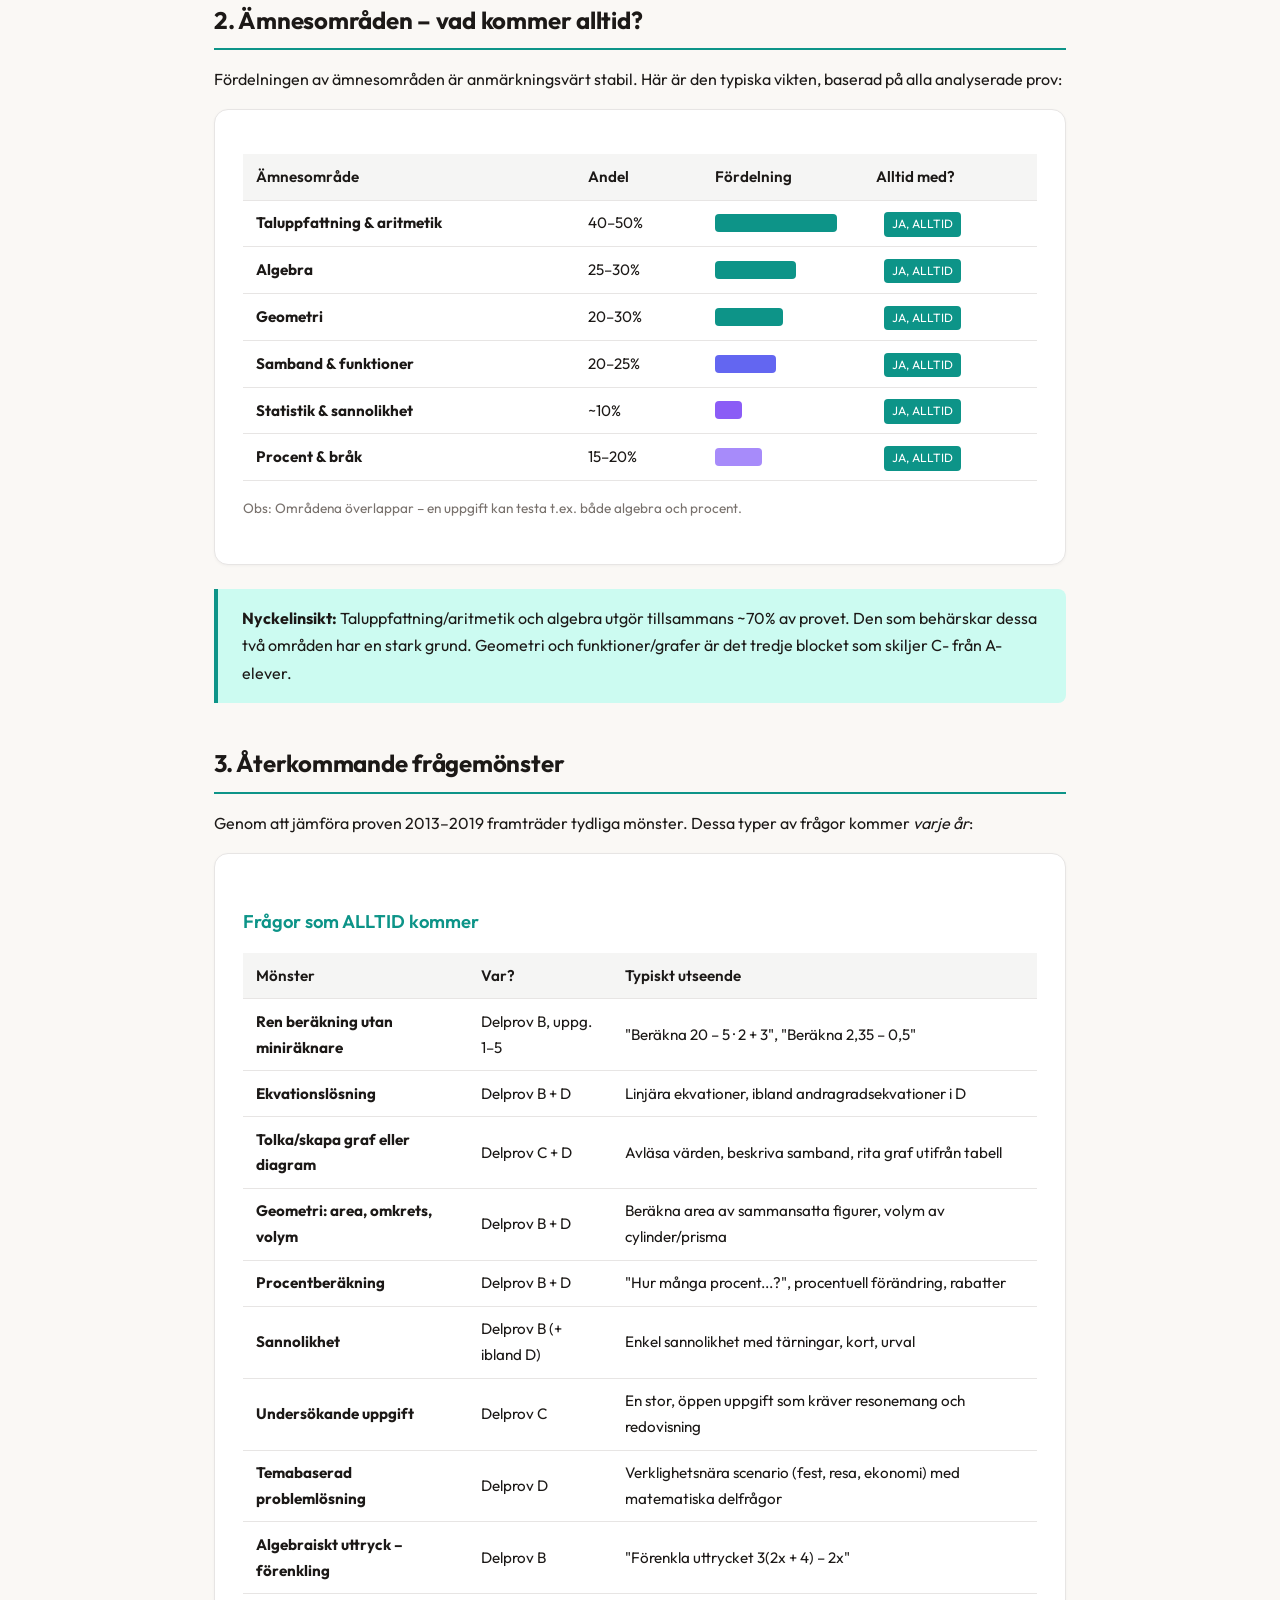
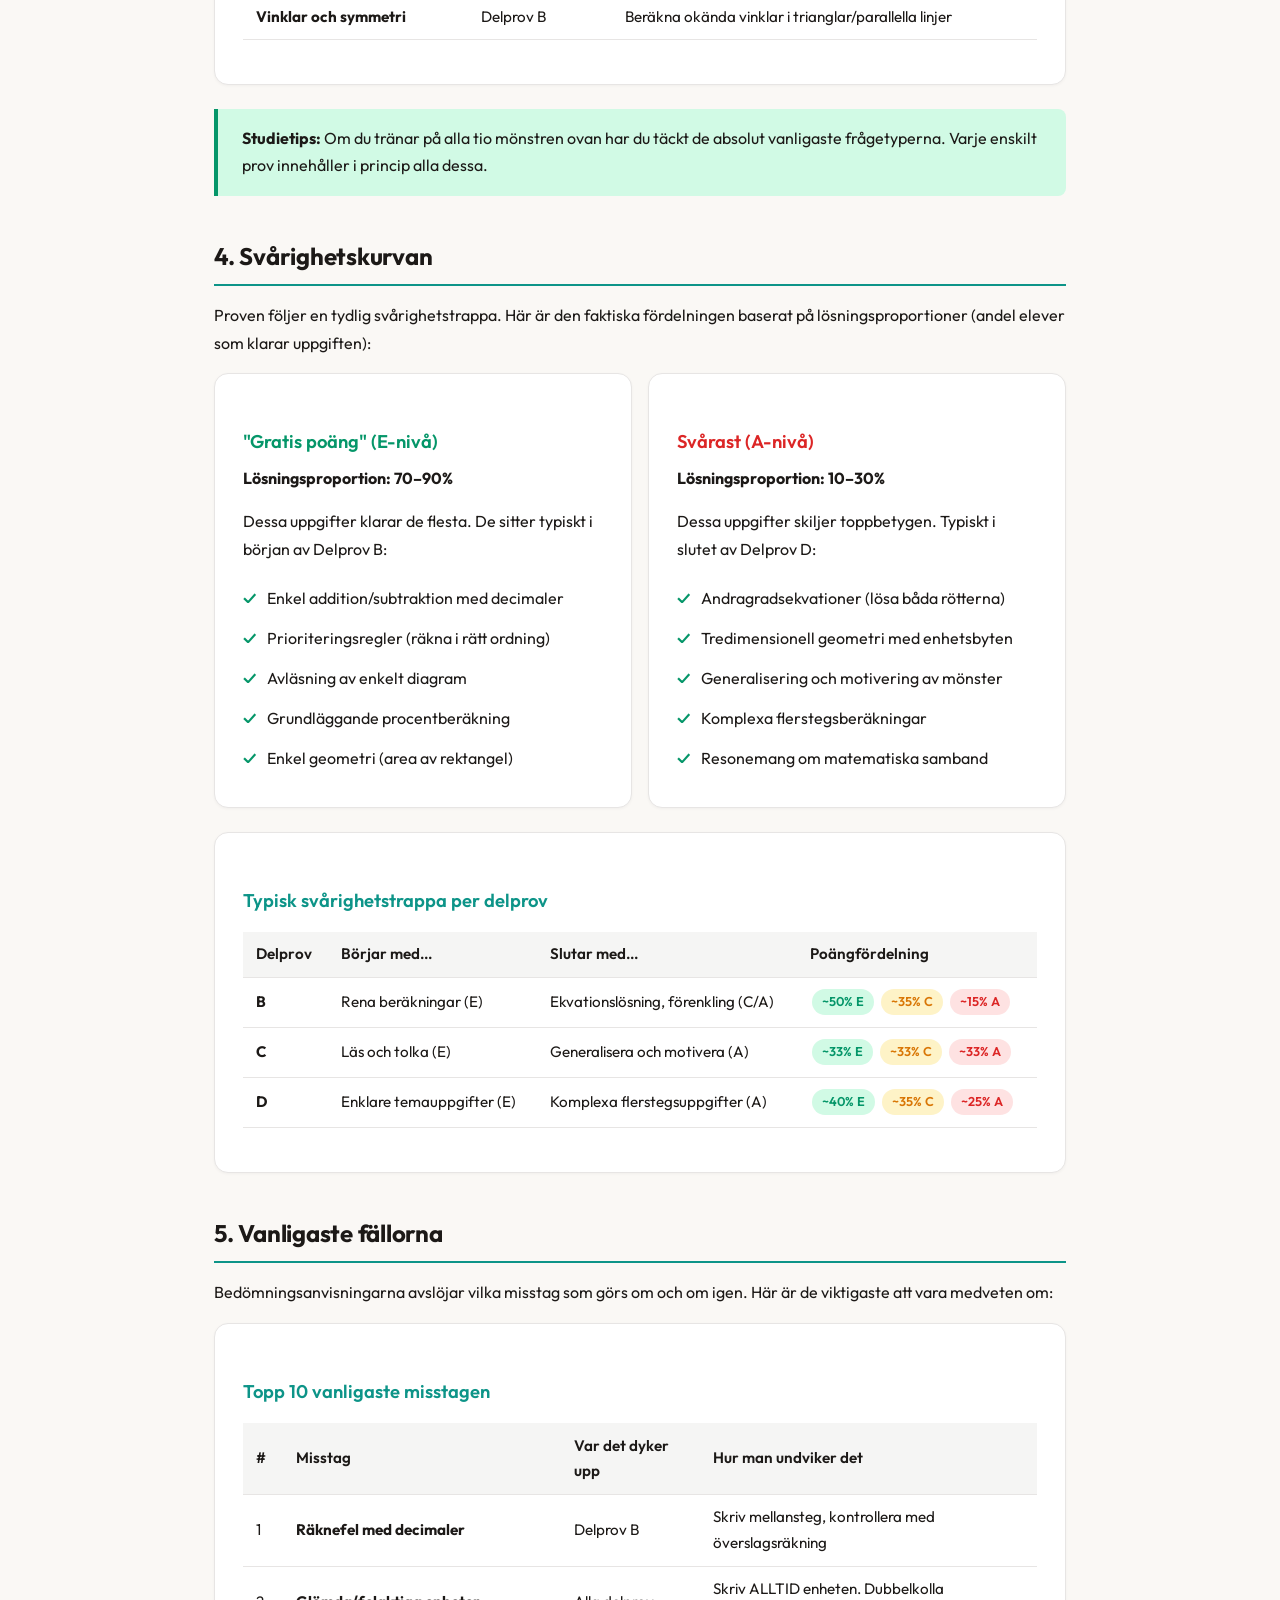
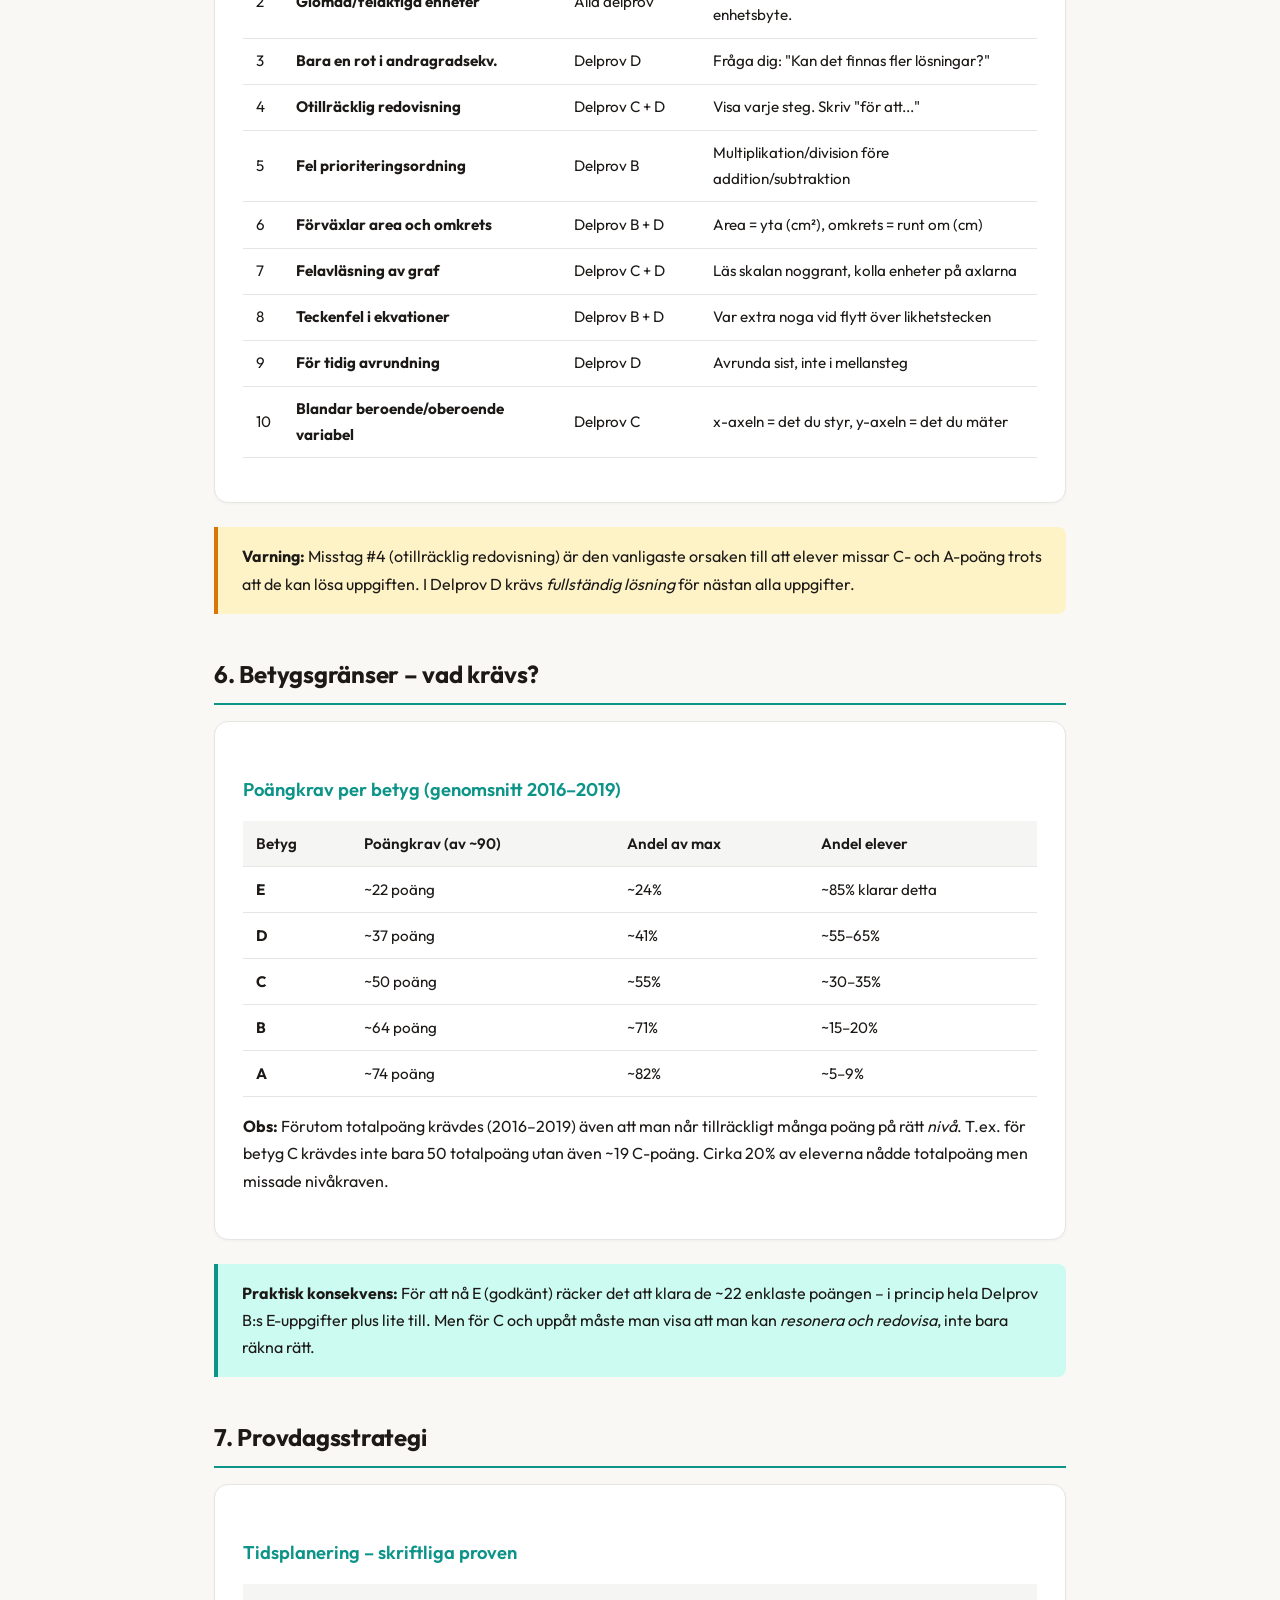
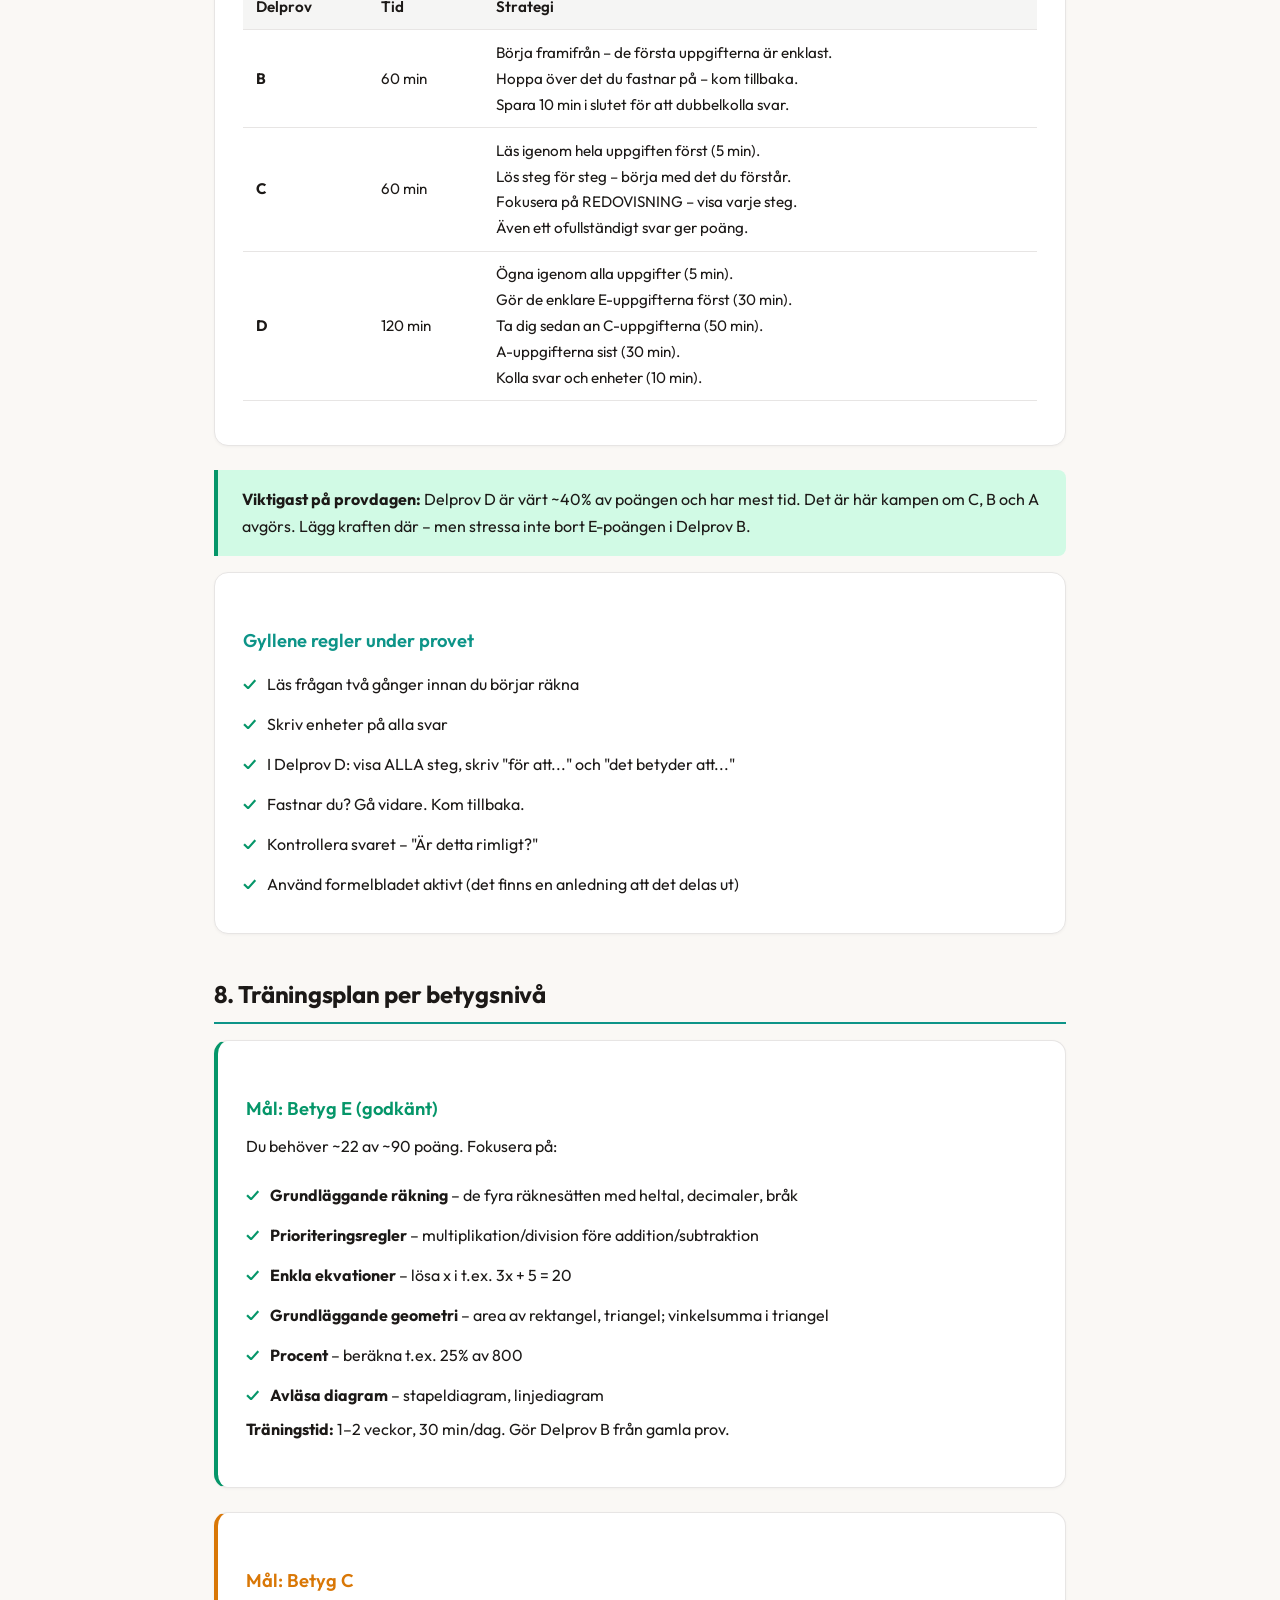
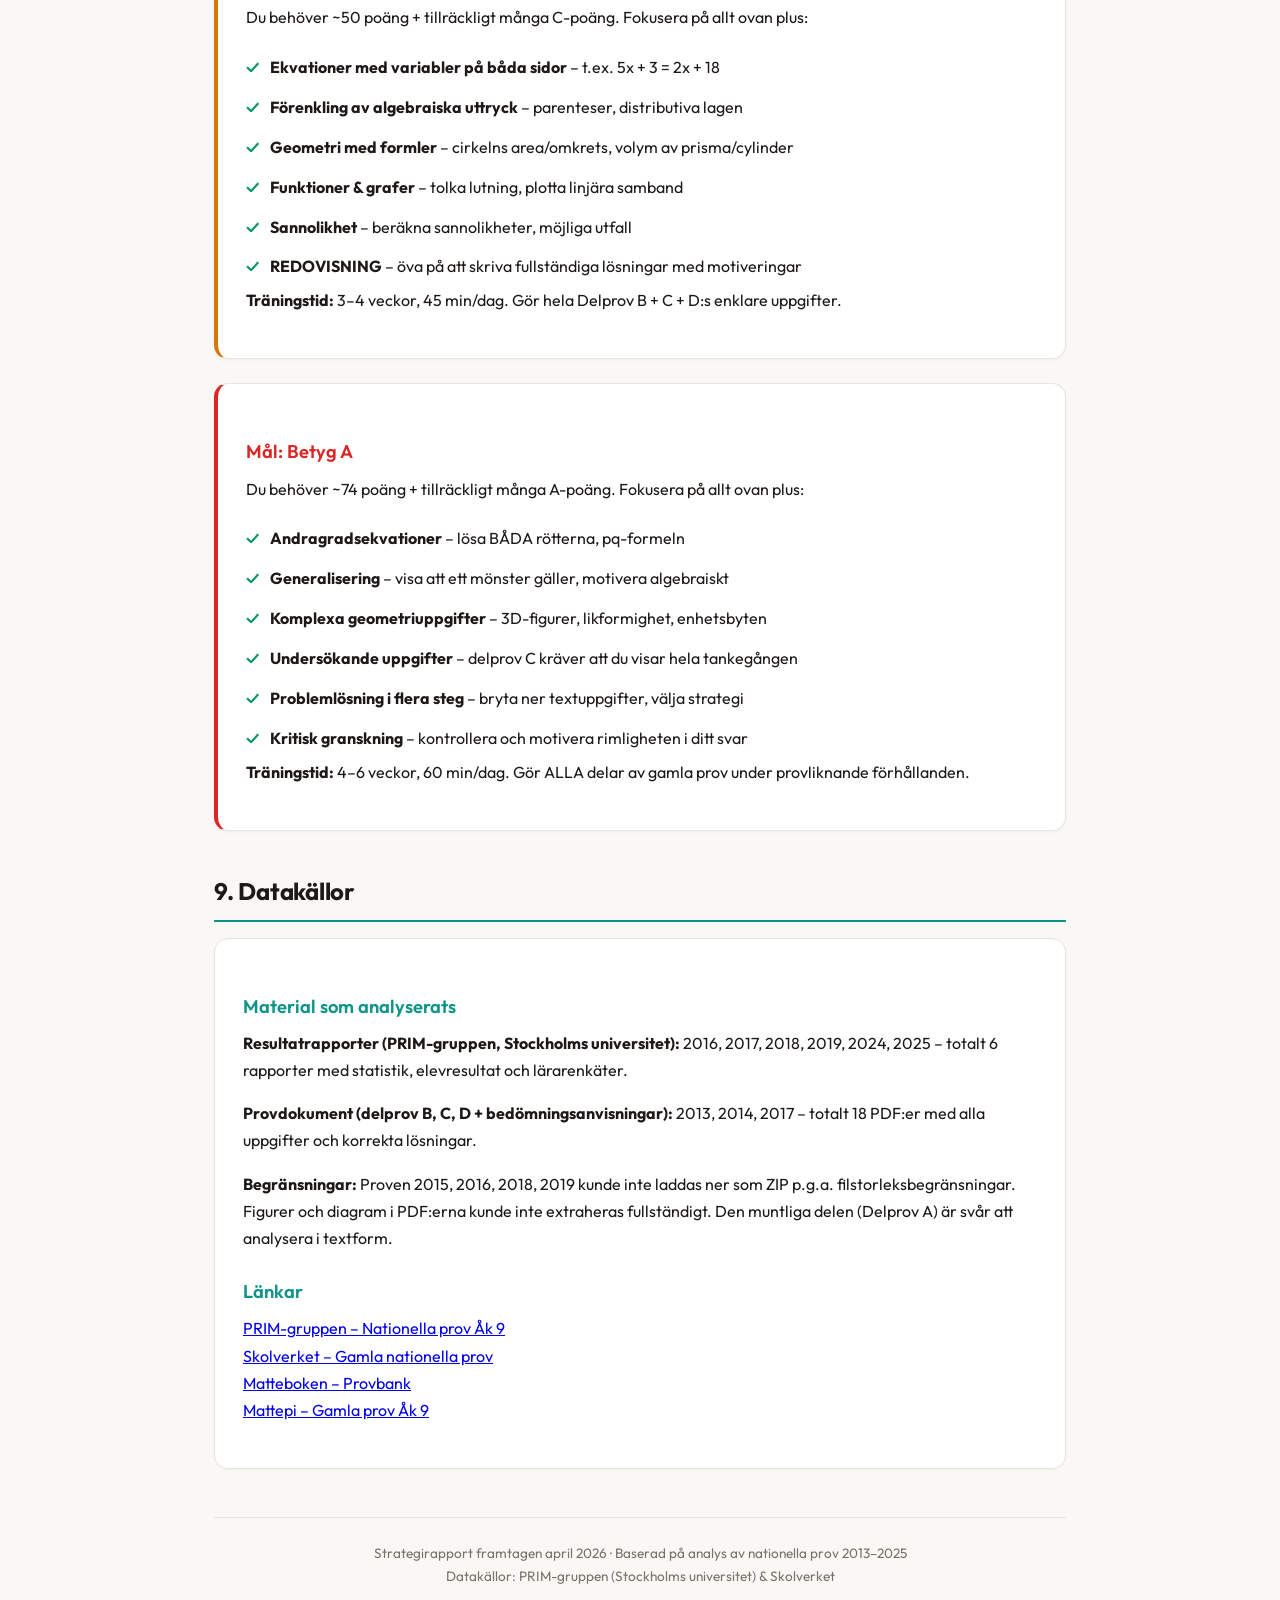
==== commit 12fb7ae1: "Redesign UI with Nordic Study Companion aesthetic Design overhaul with distinctive, non-generic visu" ====
--- a/NP_Matematik_Ak9_Strategi.html
+++ b/NP_Matematik_Ak9_Strategi.html
@@ -4,25 +4,28 @@
 <meta charset="UTF-8">
 <meta name="viewport" content="width=device-width, initial-scale=1.0">
 <meta name="description" content="Strategirapport baserad på analys av nationella provet i matematik åk 9, 2013-2025. Provmönster, betygsgränser och studietips.">
-<meta name="theme-color" content="#2563eb">
+<meta name="theme-color" content="#0d9488">
 <title>NP Matte Åk 9 - Strategirapport</title>
+<link rel="preconnect" href="https://fonts.googleapis.com">
+<link rel="preconnect" href="https://fonts.gstatic.com" crossorigin>
+<link href="https://fonts.googleapis.com/css2?family=Outfit:wght@300;400;500;600;700;800&display=swap" rel="stylesheet">
 <style>
   :root {
-    --bg: #fafaf9; --card: #ffffff; --text: #1c1917; --muted: #78716c;
-    --accent: #2563eb; --accent-light: #dbeafe; --green: #16a34a; --green-light: #dcfce7;
+    --bg: #faf8f5; --card: #ffffff; --text: #1c1917; --muted: #78716c;
+    --accent: #0d9488; --accent-light: #ccfbf1; --green: #059669; --green-light: #d1fae5;
     --amber: #d97706; --amber-light: #fef3c7; --red: #dc2626; --red-light: #fee2e2;
     --border: #e7e5e4;
   }
   * { margin: 0; padding: 0; box-sizing: border-box; }
   :focus-visible { outline: 3px solid var(--accent); outline-offset: 2px; }
-  body { font-family: 'Georgia', serif; background: var(--bg); color: var(--text); line-height: 1.7; }
+  body { font-family: 'Outfit', system-ui, sans-serif; background: var(--bg); color: var(--text); line-height: 1.7; }
   .container { max-width: 900px; margin: 0 auto; padding: 2rem 1.5rem; }
-  h1 { font-size: 2rem; margin-bottom: 0.5rem; color: var(--accent); }
-  h2 { font-size: 1.5rem; margin: 2.5rem 0 1rem; padding-bottom: 0.5rem; border-bottom: 2px solid var(--accent); }
-  h3 { font-size: 1.15rem; margin: 1.5rem 0 0.5rem; color: var(--accent); }
+  h1 { font-size: 2rem; margin-bottom: 0.5rem; color: var(--accent); font-weight: 800; letter-spacing: -0.02em; }
+  h2 { font-size: 1.5rem; margin: 2.5rem 0 1rem; padding-bottom: 0.5rem; border-bottom: 2px solid var(--accent); font-weight: 700; letter-spacing: -0.01em; }
+  h3 { font-size: 1.15rem; margin: 1.5rem 0 0.5rem; color: var(--accent); font-weight: 600; }
   p { margin-bottom: 1rem; }
   .subtitle { color: var(--muted); font-size: 1rem; margin-bottom: 2rem; }
-  .card { background: var(--card); border: 1px solid var(--border); border-radius: 12px; padding: 1.5rem; margin-bottom: 1.5rem; box-shadow: 0 1px 3px rgba(0,0,0,0.04); }
+  .card { background: var(--card); border: 1px solid var(--border); border-radius: 14px; padding: 1.75rem; margin-bottom: 1.5rem; box-shadow: 0 1px 3px rgba(0,0,0,0.04); }
   .highlight { border-left: 4px solid var(--accent); padding-left: 1rem; margin: 1rem 0; background: var(--accent-light); padding: 1rem 1rem 1rem 1.5rem; border-radius: 0 8px 8px 0; }
   .tag { display: inline-block; padding: 2px 10px; border-radius: 99px; font-size: 0.8rem; font-weight: 600; margin: 2px; }
   .tag-e { background: var(--green-light); color: var(--green); }
@@ -95,21 +98,21 @@
   }
 
   body.dark-mode {
-    --bg: #1a1a1a; --card: #2a2a2a; --text: #f0efe9; --muted: #a8a29e;
-    --accent: #60a5fa; --accent-light: #1e3a5f; --green: #4ade80; --green-light: #14532d;
+    --bg: #0c0a09; --card: #1c1917; --text: #fafaf9; --muted: #a8a29e;
+    --accent: #5eead4; --accent-light: #0f2b29; --green: #4ade80; --green-light: #14532d;
     --amber: #fbbf24; --amber-light: #451a03; --red: #f87171; --red-light: #450a0a;
-    --border: #3a3a3a;
+    --border: #292524;
   }
 
   body.dark-mode th { background: #333; }
-  body.dark-mode .site-nav { background: #0f0e1a; }
+  body.dark-mode .site-nav { background: #020617; }
 
   footer { text-align: center; color: var(--muted); font-size: 0.85rem; margin-top: 3rem; padding-top: 1.5rem; border-top: 1px solid var(--border); }
 
   .site-nav {
     display: flex;
     gap: 0;
-    background: #1e1b4b;
+    background: #0f172a;
     padding: 0;
     position: sticky;
     top: 0;
@@ -136,7 +139,7 @@
 
   .site-nav-link.active {
     color: white;
-    border-bottom-color: #2563eb;
+    border-bottom-color: #0d9488;
     background: rgba(255,255,255,0.05);
   }
 
@@ -175,15 +178,19 @@
 <!-- ============================================= -->
 <h2 id="overview">1. Provets uppbyggnad</h2>
 
-<p>Provet har haft en mycket stabil struktur under hela perioden 2013–2025. Det består av fyra delprov som genomförs vid olika tillfällen.</p>
-
-<div class="delprov-grid">
-  <div class="delprov-card">
-    <h4>Delprov A</h4>
+<p>Provet har haft en mycket stabil struktur under hela perioden 2013–2025. Det består av fyra delprov. Delprov A (muntligt) genomförs redan på hösten &ndash; det som återstår i maj är de tre skriftliga delproven B, C och D.</p>
+
+<details style="margin-bottom: 1rem;">
+  <summary style="cursor: pointer; color: var(--muted); font-size: 0.9rem; padding: 0.5rem 0;">Visa Delprov A (redan genomfört)</summary>
+  <div class="delprov-card" style="opacity: 0.6; margin-top: 0.5rem;">
+    <h4>Delprov A &ndash; Avklarat</h4>
     <div class="big">Muntligt</div>
-    <p>Grupper om 3–4 elever. ~30 min. Genomförs på hösten.</p>
+    <p>Grupper om 3&ndash;4 elever. ~30 min. Genomfördes på hösten.</p>
     <span class="tag tag-area">Diskussion &amp; resonemang</span>
   </div>
+</details>
+
+<div class="delprov-grid">
   <div class="delprov-card">
     <h4>Delprov B</h4>
     <div class="big">~15–22 uppg.</div>
